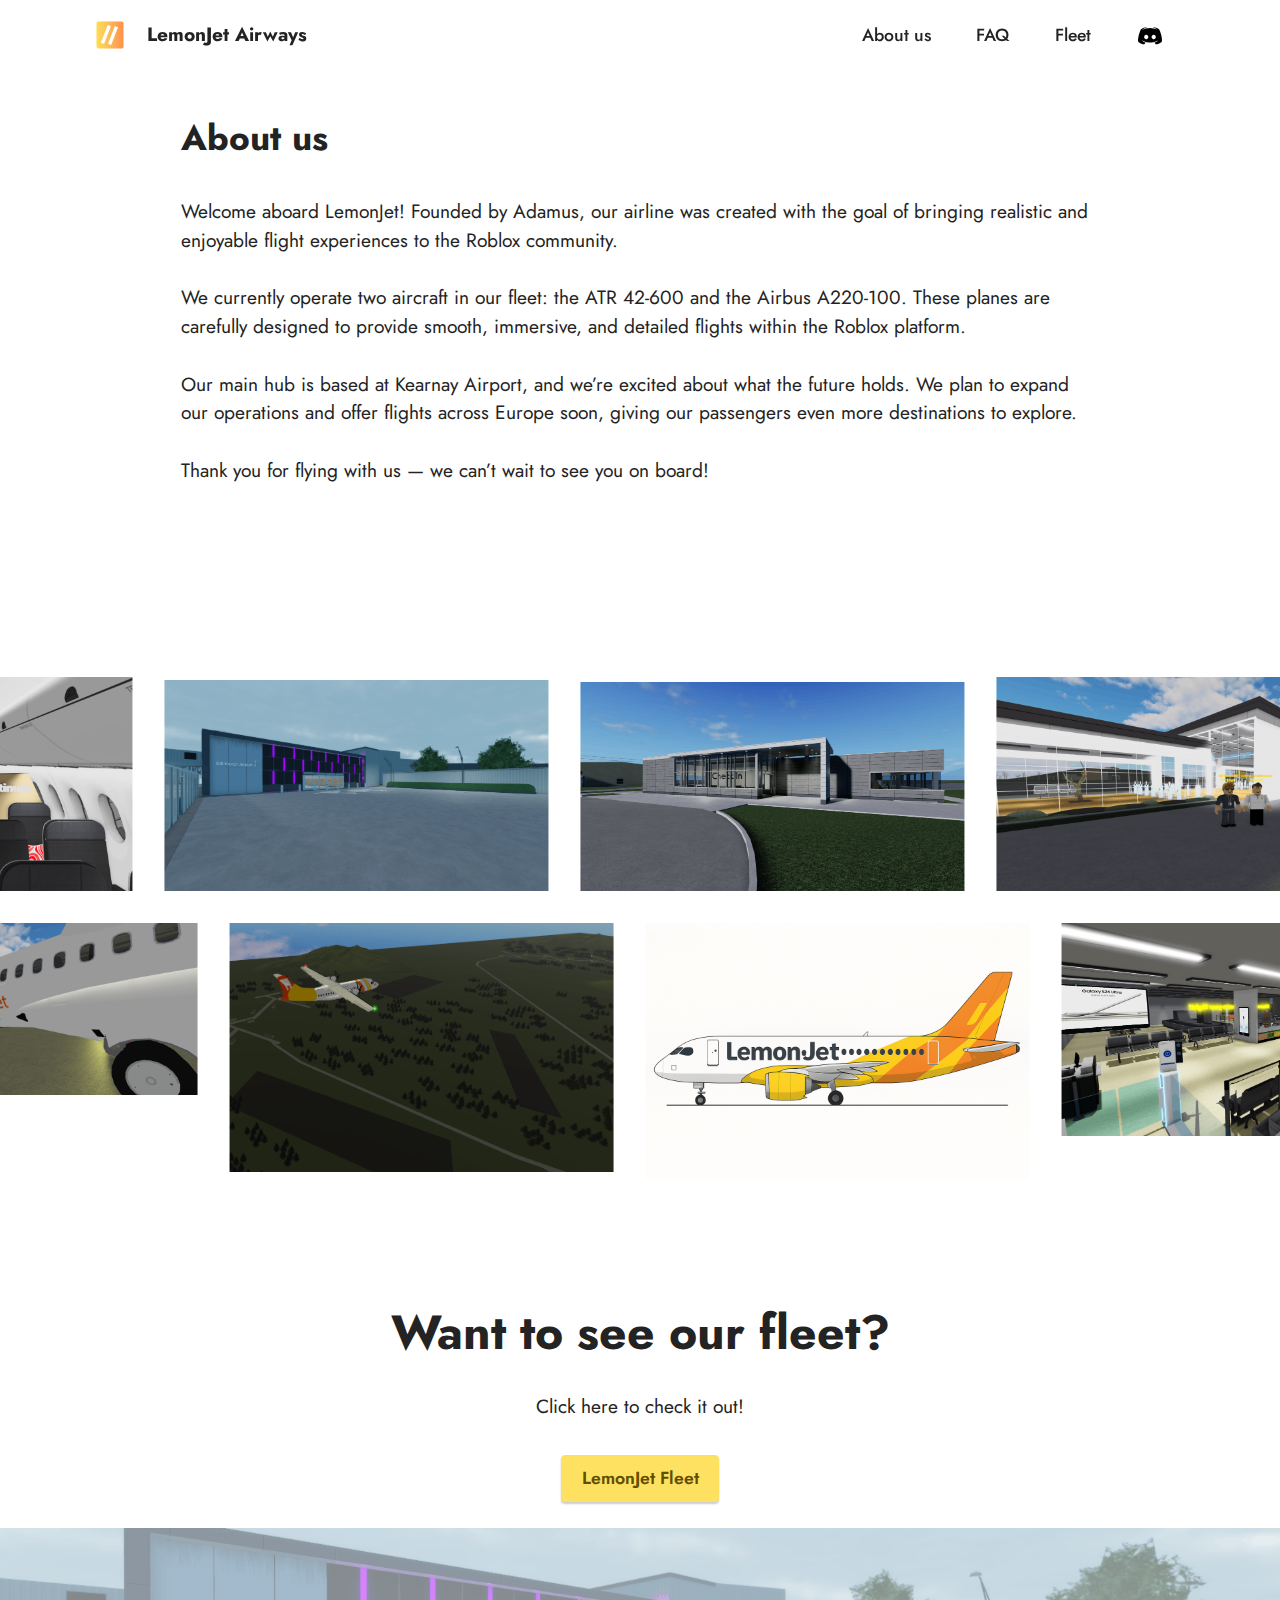
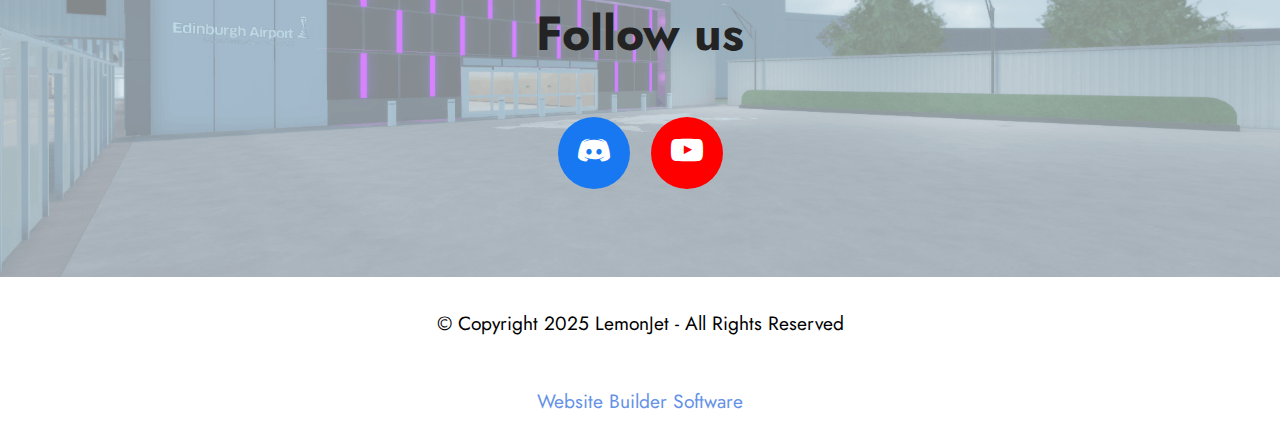
==== src/aboutus.html @ b82771b4 "LemonJet website first deploy" ====
<!DOCTYPE html>
<html  >
<head>
  <!-- Site made with Mobirise Website Builder v6.0.1, https://mobirise.com -->
  <meta charset="UTF-8">
  <meta http-equiv="X-UA-Compatible" content="IE=edge">
  <meta name="generator" content="Mobirise v6.0.1, mobirise.com">
  <meta name="viewport" content="width=device-width, initial-scale=1, minimum-scale=1">
  <link rel="shortcut icon" href="assets/images/projekt-bez-nazwy-7-removebg-preview-1-96x96.png" type="image/x-icon">
  <meta name="description" content="">
  
  
  <title>About Us</title>
  <link rel="stylesheet" href="assets/bootstrap/css/bootstrap.min.css">
  <link rel="stylesheet" href="assets/bootstrap/css/bootstrap-grid.min.css">
  <link rel="stylesheet" href="assets/bootstrap/css/bootstrap-reboot.min.css">
  <link rel="stylesheet" href="assets/dropdown/css/style.css">
  <link rel="stylesheet" href="assets/socicon/css/styles.css">
  <link rel="stylesheet" href="assets/theme/css/style.css">
  <link rel="preload" href="https://fonts.googleapis.com/css?family=Jost:100,200,300,400,500,600,700,800,900,100i,200i,300i,400i,500i,600i,700i,800i,900i&display=swap" as="style" onload="this.onload=null;this.rel='stylesheet'">
  <noscript><link rel="stylesheet" href="https://fonts.googleapis.com/css?family=Jost:100,200,300,400,500,600,700,800,900,100i,200i,300i,400i,500i,600i,700i,800i,900i&display=swap"></noscript>
  <link rel="preload" as="style" href="assets/mobirise/css/mbr-additional.css?v=5AfZBr"><link rel="stylesheet" href="assets/mobirise/css/mbr-additional.css?v=5AfZBr" type="text/css">

  
  
  
</head>
<body>
  
  <section data-bs-version="5.1" class="menu menu2 cid-uHSHPQFNGC" once="menu" id="menu2-4x">
    
    <nav class="navbar navbar-dropdown navbar-fixed-top navbar-expand-lg">
        <div class="container">
            <div class="navbar-brand">
                <span class="navbar-logo">
                    <a href="index.html">
                        <img src="assets/images/projekt-bez-nazwy-7-removebg-preview-1-96x96.png" alt="Mobirise Website Builder" style="height: 3rem;">
                    </a>
                </span>
                <span class="navbar-caption-wrap"><a class="navbar-caption text-black text-primary display-7" href="index.html">LemonJet Airways</a></span>
            </div>
            <button class="navbar-toggler" type="button" data-toggle="collapse" data-bs-toggle="collapse" data-target="#navbarSupportedContent" data-bs-target="#navbarSupportedContent" aria-controls="navbarNavAltMarkup" aria-expanded="false" aria-label="Toggle navigation">
                <div class="hamburger">
                    <span></span>
                    <span></span>
                    <span></span>
                    <span></span>
                </div>
            </button>
            <div class="collapse navbar-collapse" id="navbarSupportedContent">
                <ul class="navbar-nav nav-dropdown nav-right" data-app-modern-menu="true"><li class="nav-item"><a class="nav-link link text-black text-primary display-4" href="aboutus.html">
                            About us</a></li>
                    <li class="nav-item"><a class="nav-link link text-black text-primary display-4" href="faq.html">FAQ</a></li>
                    <li class="nav-item"><a class="nav-link link text-black text-primary display-4" href="fleet.html">Fleet</a>
                    </li></ul>
                <div class="icons-menu">
                    <a class="iconfont-wrapper" href="https://discord.gg/m6Q49Kmktc" target="_blank">
                        <span class="p-2 mbr-iconfont socicon-discord socicon"></span>
                    </a>
                    
                    
                    
                </div>
                
            </div>
        </div>
    </nav>
</section>

<section data-bs-version="5.1" class="content5 cid-uHSIAqDPkU" id="content5-53">
    
    <div class="container">
        <div class="row justify-content-center">
            <div class="col-md-12 col-lg-10">
                
                <h4 class="mbr-section-subtitle mbr-fonts-style mb-4 display-5"><strong>
                    About us</strong></h4>
                <p class="mbr-text mbr-fonts-style display-7">Welcome aboard LemonJet! Founded by Adamus, our airline was created with the goal of bringing realistic and enjoyable flight experiences to the Roblox community.<br><br>We currently operate two aircraft in our fleet: the ATR 42-600 and the Airbus A220-100. These planes are carefully designed to provide smooth, immersive, and detailed flights within the Roblox platform.<br><br>Our main hub is based at Kearnay Airport, and we’re excited about what the future holds. We plan to expand our operations and offer flights across Europe soon, giving our passengers even more destinations to explore.<br><br>Thank you for flying with us — we can’t wait to see you on board!</p>
            </div>
        </div>
    </div>
</section>

<section data-bs-version="5.1" class="gallery4 cid-uHSKBZo63w" id="gallery04-56">
  
  
  <div class="container-fluid gallery-wrapper">
    <div class="row justify-content-center">
      <div class="col-12 content-head">
        
      </div>
    </div>
    <div class="grid-container">
      <div class="grid-container-1" style="transform: translate3d(-200px, 0px, 0px);">
        <div class="grid-item">
          <img src="assets/images/image-1152x642.png" alt="Mobirise Website Builder">
        </div>
        <div class="grid-item">
          <img src="assets/images/image2-1152x635.png" alt="Mobirise Website Builder">
        </div>
        <div class="grid-item">
          <img src="assets/images/image.3png-1152x629.png" alt="Mobirise Website Builder">
        </div>
        <div class="grid-item">
          <img src="assets/images/image4-1152x644.png" alt="Mobirise Website Builder">
        </div>
      </div>
      <div class="grid-container-2" style="transform: translate3d(-70px, 0px, 0px);">
        <div class="grid-item">
          <img src="assets/images/image5-1152x514.png" alt="Mobirise Website Builder">
        </div>
        <div class="grid-item">
          <img src="assets/images/f41449c5-b2f9-46eb-b1a3-82d32f0eda90-955x617.png" alt="Mobirise Website Builder">
        </div>
        <div class="grid-item">
          <img src="assets/images/chatgpt-image-mar-30-2025-07-53-11-pm-1152x768.png" alt="Mobirise Website Builder">
        </div>
        <div class="grid-item">
          <img src="assets/images/684e2e98-01ac-4f7b-8ac1-4485aa3ea74d-1152x637.png" alt="Mobirise Website Builder">
        </div>
      </div>
    </div>
  </div>
</section>

<section data-bs-version="5.1" class="article11 cid-uHSSPlntwe" id="article11-5y">
    

    
    
    <div class="container">
        <div class="row justify-content-center">
            <div class="title col-md-12 col-lg-10">
                <h3 class="mbr-section-title mbr-fonts-style align-center mt-0 mb-0 display-2"><strong>Want to see our fleet?</strong></h3>
                <h4 class="mbr-section-subtitle align-center mbr-fonts-style mt-4 display-7">Click here to check it out!</h4>
                
            </div>
        </div>
    </div>
</section>

<section data-bs-version="5.1" class="article16 cid-uHSSPZsnoN" id="article16-5z">
    
    <div class="container">
        <div class="row justify-content-center">
            <div class="col-md-12 col-lg-10">
                <div class="mbr-section-btn align-center"><a class="btn btn-warning display-4" href="fleet.html">LemonJet Fleet</a></div>
            </div>
        </div>
    </div>
</section>

<section data-bs-version="5.1" class="social4 cid-uHSLXfyMuc" id="social04-57">
    
    
    <div class="mbr-overlay" style="opacity: 0.5; background-color: rgb(255, 255, 255);">
    </div>

    <div class="container">
        <div class="media-container-row">
            <div class="col-12">
                <h3 class="mbr-section-title align-center mb-5 mbr-fonts-style display-2">
                    <strong>Follow us</strong>
                </h3>
                <div class="social-list align-center">
                    <a class="iconfont-wrapper bg-facebook m-2 " target="_blank" href="https://discord.gg/m6Q49Kmktc">
                        <span class="socicon-discord socicon"></span>
                    </a>
                    
                    
                    
                    
                    
                    
                    
                    
                    <a class="iconfont-wrapper bg-youtube m-2" href="https://www.youtube.com/@LemonJetRBX" target="_blank">
                        <span class="socicon-youtube socicon"></span>
                    </a>
                    
                </div>
            </div>
        </div>
    </div>
</section>

<section data-bs-version="5.1" class="footer4 cid-uHSRz8XKKK" once="footers" id="footer04-5u">

    

    

    <div class="container">
        <div class="media-container-row align-center mbr-white">
            <div class="col-12">
                <p class="mbr-text mb-0 mbr-fonts-style display-7">
                    © Copyright 2025 LemonJet - All Rights Reserved
                </p>
            </div>
        </div>
    </div>
</section><section class="display-7" style="padding: 0;align-items: center;justify-content: center;flex-wrap: wrap;    align-content: center;display: flex;position: relative;height: 4rem;"><a href="https://mobiri.se/2769673" style="flex: 1 1;height: 4rem;position: absolute;width: 100%;z-index: 1;"><img alt="" style="height: 4rem;" src="[data-uri]"></a><p style="margin: 0;text-align: center;" class="display-7">&#8204;</p><a style="z-index:1" href="https://mobirise.com"> Website Builder Software</a></section><script src="assets/bootstrap/js/bootstrap.bundle.min.js"></script>  <script src="assets/smoothscroll/smooth-scroll.js"></script>  <script src="assets/ytplayer/index.js"></script>  <script src="assets/dropdown/js/navbar-dropdown.js"></script>  <script src="assets/scrollgallery/scroll-gallery.js"></script>  <script src="assets/theme/js/script.js"></script>  
  
  
</body>
</html>
---- src/assets/dropdown/css/style.css ----
.navbar-dropdown {
  left: 0;
  padding: 0;
  position: absolute;
  right: 0;
  top: 0;
  transition: all 0.45s ease;
  z-index: 1030;
  background: #282828; }
  .navbar-dropdown .navbar-logo {
    margin-right: 0.8rem;
    transition: margin 0.3s ease-in-out;
    vertical-align: middle; }
    .navbar-dropdown .navbar-logo img {
      height: 3.125rem;
      transition: all 0.3s ease-in-out; }
    .navbar-dropdown .navbar-logo.mbr-iconfont {
      font-size: 3.125rem;
      line-height: 3.125rem; }
  .navbar-dropdown .navbar-caption {
    font-weight: 700;
    white-space: normal;
    vertical-align: -4px;
    line-height: 3.125rem !important; }
    .navbar-dropdown .navbar-caption, .navbar-dropdown .navbar-caption:hover {
      color: inherit;
      text-decoration: none; }
  .navbar-dropdown .mbr-iconfont + .navbar-caption {
    vertical-align: -1px; }
  .navbar-dropdown.navbar-fixed-top {
    position: fixed; }
  .navbar-dropdown .navbar-brand span {
    vertical-align: -4px; }
  .navbar-dropdown.bg-color.transparent {
    background: none; }
  .navbar-dropdown.navbar-short .navbar-brand {
    padding: 0.625rem 0; }
    .navbar-dropdown.navbar-short .navbar-brand span {
      vertical-align: -1px; }
  .navbar-dropdown.navbar-short .navbar-caption {
    line-height: 2.375rem !important;
    vertical-align: -2px; }
  .navbar-dropdown.navbar-short .navbar-logo {
    margin-right: 0.5rem; }
    .navbar-dropdown.navbar-short .navbar-logo img {
      height: 2.375rem; }
    .navbar-dropdown.navbar-short .navbar-logo.mbr-iconfont {
      font-size: 2.375rem;
      line-height: 2.375rem; }
  .navbar-dropdown.navbar-short .mbr-table-cell {
    height: 3.625rem; }
  .navbar-dropdown .navbar-close {
    left: 0.6875rem;
    position: fixed;
    top: 0.75rem;
    z-index: 1000; }
  .navbar-dropdown .hamburger-icon {
    content: "";
    display: inline-block;
    vertical-align: middle;
    width: 16px;
    -webkit-box-shadow: 0 -6px 0 1px #282828,0 0 0 1px #282828,0 6px 0 1px #282828;
    -moz-box-shadow: 0 -6px 0 1px #282828,0 0 0 1px #282828,0 6px 0 1px #282828;
    box-shadow: 0 -6px 0 1px #282828,0 0 0 1px #282828,0 6px 0 1px #282828; }

.dropdown-menu .dropdown-toggle[data-toggle="dropdown-submenu"]::after {
  border-bottom: 0.35em solid transparent;
  border-left: 0.35em solid;
  border-right: 0;
  border-top: 0.35em solid transparent;
  margin-left: 0.3rem; }

.dropdown-menu .dropdown-item:focus {
  outline: 0; }

.nav-dropdown {
  font-size: 0.75rem;
  font-weight: 500;
  height: auto !important; }
  .nav-dropdown .nav-btn {
    padding-left: 1rem; }
  .nav-dropdown .link {
    margin: .667em 1.667em;
    font-weight: 500;
    padding: 0;
    transition: color .2s ease-in-out; }
    .nav-dropdown .link.dropdown-toggle {
      margin-right: 2.583em; }
      .nav-dropdown .link.dropdown-toggle::after {
        margin-left: .25rem;
        border-top: 0.35em solid;
        border-right: 0.35em solid transparent;
        border-left: 0.35em solid transparent;
        border-bottom: 0; }
      .nav-dropdown .link.dropdown-toggle[aria-expanded="true"] {
        margin: 0;
        padding: 0.667em 3.263em  0.667em 1.667em; }
  .nav-dropdown .link::after,
  .nav-dropdown .dropdown-item::after {
    color: inherit; }
  .nav-dropdown .btn {
    font-size: 0.75rem;
    font-weight: 700;
    letter-spacing: 0;
    margin-bottom: 0;
    padding-left: 1.25rem;
    padding-right: 1.25rem; }
  .nav-dropdown .dropdown-menu {
    border-radius: 0;
    border: 0;
    left: 0;
    margin: 0;
    padding-bottom: 1.25rem;
    padding-top: 1.25rem;
    position: relative; }
  .nav-dropdown .dropdown-submenu {
    margin-left: 0.125rem;
    top: 0; }
  .nav-dropdown .dropdown-item {
    font-weight: 500;
    line-height: 2;
    padding: 0.3846em 4.615em 0.3846em 1.5385em;
    position: relative;
    transition: color .2s ease-in-out, background-color .2s ease-in-out; }
    .nav-dropdown .dropdown-item::after {
      margin-top: -0.3077em;
      position: absolute;
      right: 1.1538em;
      top: 50%; }
    .nav-dropdown .dropdown-item:focus, .nav-dropdown .dropdown-item:hover {
      background: none; }

@media (max-width: 767px) {
  .nav-dropdown.navbar-toggleable-sm {
    bottom: 0;
    display: none;
    left: 0;
    overflow-x: hidden;
    position: fixed;
    top: 0;
    transform: translateX(-100%);
    -ms-transform: translateX(-100%);
    -webkit-transform: translateX(-100%);
    width: 18.75rem;
    z-index: 999; } }
.nav-dropdown.navbar-toggleable-xl {
  bottom: 0;
  display: none;
  left: 0;
  overflow-x: hidden;
  position: fixed;
  top: 0;
  transform: translateX(-100%);
  -ms-transform: translateX(-100%);
  -webkit-transform: translateX(-100%);
  width: 18.75rem;
  z-index: 999; }

.nav-dropdown-sm {
  display: block !important;
  overflow-x: hidden;
  overflow: auto;
  padding-top: 3.875rem; }
  .nav-dropdown-sm::after {
    content: "";
    display: block;
    height: 3rem;
    width: 100%; }
  .nav-dropdown-sm.collapse.in ~ .navbar-close {
    display: block !important; }
  .nav-dropdown-sm.collapsing, .nav-dropdown-sm.collapse.in {
    transform: translateX(0);
    -ms-transform: translateX(0);
    -webkit-transform: translateX(0);
    transition: all 0.25s ease-out;
    -webkit-transition: all 0.25s ease-out;
    background: #282828; }
  .nav-dropdown-sm.collapsing[aria-expanded="false"] {
    transform: translateX(-100%);
    -ms-transform: translateX(-100%);
    -webkit-transform: translateX(-100%); }
  .nav-dropdown-sm .nav-item {
    display: block;
    margin-left: 0 !important;
    padding-left: 0; }
  .nav-dropdown-sm .link,
  .nav-dropdown-sm .dropdown-item {
    border-top: 1px dotted rgba(255, 255, 255, 0.1);
    font-size: 0.8125rem;
    line-height: 1.6;
    margin: 0 !important;
    padding: 0.875rem 2.4rem 0.875rem 1.5625rem !important;
    position: relative;
    white-space: normal; }
    .nav-dropdown-sm .link:focus, .nav-dropdown-sm .link:hover,
    .nav-dropdown-sm .dropdown-item:focus,
    .nav-dropdown-sm .dropdown-item:hover {
      background: rgba(0, 0, 0, 0.2) !important;
      color: #c0a375; }
  .nav-dropdown-sm .nav-btn {
    position: relative;
    padding: 1.5625rem 1.5625rem 0 1.5625rem; }
    .nav-dropdown-sm .nav-btn::before {
      border-top: 1px dotted rgba(255, 255, 255, 0.1);
      content: "";
      left: 0;
      position: absolute;
      top: 0;
      width: 100%; }
    .nav-dropdown-sm .nav-btn + .nav-btn {
      padding-top: 0.625rem; }
      .nav-dropdown-sm .nav-btn + .nav-btn::before {
        display: none; }
  .nav-dropdown-sm .btn {
    padding: 0.625rem 0; }
  .nav-dropdown-sm .dropdown-toggle[data-toggle="dropdown-submenu"]::after {
    margin-left: .25rem;
    border-top: 0.35em solid;
    border-right: 0.35em solid transparent;
    border-left: 0.35em solid transparent;
    border-bottom: 0; }
  .nav-dropdown-sm .dropdown-toggle[data-toggle="dropdown-submenu"][aria-expanded="true"]::after {
    border-top: 0;
    border-right: 0.35em solid transparent;
    border-left: 0.35em solid transparent;
    border-bottom: 0.35em solid; }
  .nav-dropdown-sm .dropdown-menu {
    margin: 0;
    padding: 0;
    position: relative;
    top: 0;
    left: 0;
    width: 100%;
    border: 0;
    float: none;
    border-radius: 0;
    background: none; }
  .nav-dropdown-sm .dropdown-submenu {
    left: 100%;
    margin-left: 0.125rem;
    margin-top: -1.25rem;
    top: 0; }

.navbar-toggleable-sm .nav-dropdown .dropdown-menu {
  position: absolute; }

.navbar-toggleable-sm .nav-dropdown .dropdown-submenu {
  left: 100%;
  margin-left: 0.125rem;
  margin-top: -1.25rem;
  top: 0; }

.navbar-toggleable-sm.opened .nav-dropdown .dropdown-menu {
  position: relative; }

.navbar-toggleable-sm.opened .nav-dropdown .dropdown-submenu {
  left: 0;
  margin-left: 00rem;
  margin-top: 0rem;
  top: 0; }

.is-builder .nav-dropdown.collapsing {
  transition: none !important; }
---- src/assets/socicon/css/styles.css ----
@charset "UTF-8";

@font-face {
  font-family: 'Socicon';
  src:  url('../fonts/socicon.eot');
  src:  url('../fonts/socicon.eot?#iefix') format('embedded-opentype'),
    url('../fonts/socicon.woff2') format('woff2'),
    url('../fonts/socicon.ttf') format('truetype'),
    url('../fonts/socicon.woff') format('woff'),
    url('../fonts/socicon.svg#socicon') format('svg');
  font-weight: normal;
  font-style: normal;
  font-display: swap;
}

[data-icon]:before {
  font-family: "socicon" !important;
  content: attr(data-icon);
  font-style: normal !important;
  font-weight: normal !important;
  font-variant: normal !important;
  text-transform: none !important;
  speak: none;
  line-height: 1;
  -webkit-font-smoothing: antialiased;
  -moz-osx-font-smoothing: grayscale;
}

[class^="socicon-"], [class*=" socicon-"] {
  /* use !important to prevent issues with browser extensions that change fonts */
  font-family: 'Socicon' !important;
  speak: none;
  font-style: normal;
  font-weight: normal;
  font-variant: normal;
  text-transform: none;
  line-height: 1;

  /* Better Font Rendering =========== */
  -webkit-font-smoothing: antialiased;
  -moz-osx-font-smoothing: grayscale;
}

.socicon-500px:before {
  content: "\e000";
}
.socicon-8tracks:before {
  content: "\e001";
}
.socicon-airbnb:before {
  content: "\e002";
}
.socicon-alliance:before {
  content: "\e003";
}
.socicon-amazon:before {
  content: "\e004";
}
.socicon-amplement:before {
  content: "\e005";
}
.socicon-android:before {
  content: "\e006";
}
.socicon-angellist:before {
  content: "\e007";
}
.socicon-apple:before {
  content: "\e008";
}
.socicon-appnet:before {
  content: "\e009";
}
.socicon-baidu:before {
  content: "\e00a";
}
.socicon-bandcamp:before {
  content: "\e00b";
}
.socicon-battlenet:before {
  content: "\e00c";
}
.socicon-mixer:before {
  content: "\e00d";
}
.socicon-bebee:before {
  content: "\e00e";
}
.socicon-bebo:before {
  content: "\e00f";
}
.socicon-behance:before {
  content: "\e010";
}
.socicon-blizzard:before {
  content: "\e011";
}
.socicon-blogger:before {
  content: "\e012";
}
.socicon-buffer:before {
  content: "\e013";
}
.socicon-chrome:before {
  content: "\e014";
}
.socicon-coderwall:before {
  content: "\e015";
}
.socicon-curse:before {
  content: "\e016";
}
.socicon-dailymotion:before {
  content: "\e017";
}
.socicon-deezer:before {
  content: "\e018";
}
.socicon-delicious:before {
  content: "\e019";
}
.socicon-deviantart:before {
  content: "\e01a";
}
.socicon-diablo:before {
  content: "\e01b";
}
.socicon-digg:before {
  content: "\e01c";
}
.socicon-discord:before {
  content: "\e01d";
}
.socicon-disqus:before {
  content: "\e01e";
}
.socicon-douban:before {
  content: "\e01f";
}
.socicon-draugiem:before {
  content: "\e020";
}
.socicon-dribbble:before {
  content: "\e021";
}
.socicon-drupal:before {
  content: "\e022";
}
.socicon-ebay:before {
  content: "\e023";
}
.socicon-ello:before {
  content: "\e024";
}
.socicon-endomodo:before {
  content: "\e025";
}
.socicon-envato:before {
  content: "\e026";
}
.socicon-etsy:before {
  content: "\e027";
}
.socicon-facebook:before {
  content: "\e028";
}
.socicon-feedburner:before {
  content: "\e029";
}
.socicon-filmweb:before {
  content: "\e02a";
}
.socicon-firefox:before {
  content: "\e02b";
}
.socicon-flattr:before {
  content: "\e02c";
}
.socicon-flickr:before {
  content: "\e02d";
}
.socicon-formulr:before {
  content: "\e02e";
}
.socicon-forrst:before {
  content: "\e02f";
}
.socicon-foursquare:before {
  content: "\e030";
}
.socicon-friendfeed:before {
  content: "\e031";
}
.socicon-github:before {
  content: "\e032";
}
.socicon-goodreads:before {
  content: "\e033";
}
.socicon-google:before {
  content: "\e034";
}
.socicon-googlescholar:before {
  content: "\e035";
}
.socicon-googlegroups:before {
  content: "\e036";
}
.socicon-googlephotos:before {
  content: "\e037";
}
.socicon-googleplus:before {
  content: "\e038";
}
.socicon-grooveshark:before {
  content: "\e039";
}
.socicon-hackerrank:before {
  content: "\e03a";
}
.socicon-hearthstone:before {
  content: "\e03b";
}
.socicon-hellocoton:before {
  content: "\e03c";
}
.socicon-heroes:before {
  content: "\e03d";
}
.socicon-smashcast:before {
  content: "\e03e";
}
.socicon-horde:before {
  content: "\e03f";
}
.socicon-houzz:before {
  content: "\e040";
}
.socicon-icq:before {
  content: "\e041";
}
.socicon-identica:before {
  content: "\e042";
}
.socicon-imdb:before {
  content: "\e043";
}
.socicon-instagram:before {
  content: "\e044";
}
.socicon-issuu:before {
  content: "\e045";
}
.socicon-istock:before {
  content: "\e046";
}
.socicon-itunes:before {
  content: "\e047";
}
.socicon-keybase:before {
  content: "\e048";
}
.socicon-lanyrd:before {
  content: "\e049";
}
.socicon-lastfm:before {
  content: "\e04a";
}
.socicon-line:before {
  content: "\e04b";
}
.socicon-linkedin:before {
  content: "\e04c";
}
.socicon-livejournal:before {
  content: "\e04d";
}
.socicon-lyft:before {
  content: "\e04e";
}
.socicon-macos:before {
  content: "\e04f";
}
.socicon-mail:before {
  content: "\e050";
}
.socicon-medium:before {
  content: "\e051";
}
.socicon-meetup:before {
  content: "\e052";
}
.socicon-mixcloud:before {
  content: "\e053";
}
.socicon-modelmayhem:before {
  content: "\e054";
}
.socicon-mumble:before {
  content: "\e055";
}
.socicon-myspace:before {
  content: "\e056";
}
.socicon-newsvine:before {
  content: "\e057";
}
.socicon-nintendo:before {
  content: "\e058";
}
.socicon-npm:before {
  content: "\e059";
}
.socicon-odnoklassniki:before {
  content: "\e05a";
}
.socicon-openid:before {
  content: "\e05b";
}
.socicon-opera:before {
  content: "\e05c";
}
.socicon-outlook:before {
  content: "\e05d";
}
.socicon-overwatch:before {
  content: "\e05e";
}
.socicon-patreon:before {
  content: "\e05f";
}
.socicon-paypal:before {
  content: "\e060";
}
.socicon-periscope:before {
  content: "\e061";
}
.socicon-persona:before {
  content: "\e062";
}
.socicon-pinterest:before {
  content: "\e063";
}
.socicon-play:before {
  content: "\e064";
}
.socicon-player:before {
  content: "\e065";
}
.socicon-playstation:before {
  content: "\e066";
}
.socicon-pocket:before {
  content: "\e067";
}
.socicon-qq:before {
  content: "\e068";
}
.socicon-quora:before {
  content: "\e069";
}
.socicon-raidcall:before {
  content: "\e06a";
}
.socicon-ravelry:before {
  content: "\e06b";
}
.socicon-reddit:before {
  content: "\e06c";
}
.socicon-renren:before {
  content: "\e06d";
}
.socicon-researchgate:before {
  content: "\e06e";
}
.socicon-residentadvisor:before {
  content: "\e06f";
}
.socicon-reverbnation:before {
  content: "\e070";
}
.socicon-rss:before {
  content: "\e071";
}
.socicon-sharethis:before {
  content: "\e072";
}
.socicon-skype:before {
  content: "\e073";
}
.socicon-slideshare:before {
  content: "\e074";
}
.socicon-smugmug:before {
  content: "\e075";
}
.socicon-snapchat:before {
  content: "\e076";
}
.socicon-songkick:before {
  content: "\e077";
}
.socicon-soundcloud:before {
  content: "\e078";
}
.socicon-spotify:before {
  content: "\e079";
}
.socicon-stackexchange:before {
  content: "\e07a";
}
.socicon-stackoverflow:before {
  content: "\e07b";
}
.socicon-starcraft:before {
  content: "\e07c";
}
.socicon-stayfriends:before {
  content: "\e07d";
}
.socicon-steam:before {
  content: "\e07e";
}
.socicon-storehouse:before {
  content: "\e07f";
}
.socicon-strava:before {
  content: "\e080";
}
.socicon-streamjar:before {
  content: "\e081";
}
.socicon-stumbleupon:before {
  content: "\e082";
}
.socicon-swarm:before {
  content: "\e083";
}
.socicon-teamspeak:before {
  content: "\e084";
}
.socicon-teamviewer:before {
  content: "\e085";
}
.socicon-technorati:before {
  content: "\e086";
}
.socicon-telegram:before {
  content: "\e087";
}
.socicon-tripadvisor:before {
  content: "\e088";
}
.socicon-tripit:before {
  content: "\e089";
}
.socicon-triplej:before {
  content: "\e08a";
}
.socicon-tumblr:before {
  content: "\e08b";
}
.socicon-twitch:before {
  content: "\e08c";
}
.socicon-twitter:before {
  content: "\e08d";
}
.socicon-uber:before {
  content: "\e08e";
}
.socicon-ventrilo:before {
  content: "\e08f";
}
.socicon-viadeo:before {
  content: "\e090";
}
.socicon-viber:before {
  content: "\e091";
}
.socicon-viewbug:before {
  content: "\e092";
}
.socicon-vimeo:before {
  content: "\e093";
}
.socicon-vine:before {
  content: "\e094";
}
.socicon-vkontakte:before {
  content: "\e095";
}
.socicon-warcraft:before {
  content: "\e096";
}
.socicon-wechat:before {
  content: "\e097";
}
.socicon-weibo:before {
  content: "\e098";
}
.socicon-whatsapp:before {
  content: "\e099";
}
.socicon-wikipedia:before {
  content: "\e09a";
}
.socicon-windows:before {
  content: "\e09b";
}
.socicon-wordpress:before {
  content: "\e09c";
}
.socicon-wykop:before {
  content: "\e09d";
}
.socicon-xbox:before {
  content: "\e09e";
}
.socicon-xing:before {
  content: "\e09f";
}
.socicon-yahoo:before {
  content: "\e0a0";
}
.socicon-yammer:before {
  content: "\e0a1";
}
.socicon-yandex:before {
  content: "\e0a2";
}
.socicon-yelp:before {
  content: "\e0a3";
}
.socicon-younow:before {
  content: "\e0a4";
}
.socicon-youtube:before {
  content: "\e0a5";
}
.socicon-zapier:before {
  content: "\e0a6";
}
.socicon-zerply:before {
  content: "\e0a7";
}
.socicon-zomato:before {
  content: "\e0a8";
}
.socicon-zynga:before {
  content: "\e0a9";
}
.socicon-spreadshirt:before {
  content: "\e901";
}
.socicon-gamejolt:before {
  content: "\e902";
}
.socicon-trello:before {
  content: "\e903";
}
.socicon-tunein:before {
  content: "\e904";
}
.socicon-bloglovin:before {
  content: "\e905";
}
.socicon-gamewisp:before {
  content: "\e906";
}
.socicon-messenger:before {
  content: "\e907";
}
.socicon-pandora:before {
  content: "\e908";
}
.socicon-augment:before {
  content: "\e909";
}
.socicon-bitbucket:before {
  content: "\e90a";
}
.socicon-fyuse:before {
  content: "\e90b";
}
.socicon-yt-gaming:before {
  content: "\e90c";
}
.socicon-sketchfab:before {
  content: "\e90d";
}
.socicon-mobcrush:before {
  content: "\e90e";
}
.socicon-microsoft:before {
  content: "\e90f";
}
.socicon-realtor:before {
  content: "\e910";
}
.socicon-tidal:before {
  content: "\e911";
}
.socicon-qobuz:before {
  content: "\e912";
}
.socicon-natgeo:before {
  content: "\e913";
}
.socicon-mastodon:before {
  content: "\e914";
}
.socicon-unsplash:before {
  content: "\e915";
}
.socicon-homeadvisor:before {
  content: "\e916";
}
.socicon-angieslist:before {
  content: "\e917";
}
.socicon-codepen:before {
  content: "\e918";
}
.socicon-slack:before {
  content: "\e919";
}
.socicon-openaigym:before {
  content: "\e91a";
}
.socicon-logmein:before {
  content: "\e91b";
}
.socicon-fiverr:before {
  content: "\e91c";
}
.socicon-gotomeeting:before {
  content: "\e91d";
}
.socicon-aliexpress:before {
  content: "\e91e";
}
.socicon-guru:before {
  content: "\e91f";
}
.socicon-appstore:before {
  content: "\e920";
}
.socicon-homes:before {
  content: "\e921";
}
.socicon-zoom:before {
  content: "\e922";
}
.socicon-alibaba:before {
  content: "\e923";
}
.socicon-craigslist:before {
  content: "\e924";
}
.socicon-wix:before {
  content: "\e925";
}
.socicon-redfin:before {
  content: "\e926";
}
.socicon-googlecalendar:before {
  content: "\e927";
}
.socicon-shopify:before {
  content: "\e928";
}
.socicon-freelancer:before {
  content: "\e929";
}
.socicon-seedrs:before {
  content: "\e92a";
}
.socicon-bing:before {
  content: "\e92b";
}
.socicon-doodle:before {
  content: "\e92c";
}
.socicon-bonanza:before {
  content: "\e92d";
}
.socicon-squarespace:before {
  content: "\e92e";
}
.socicon-toptal:before {
  content: "\e92f";
}
.socicon-gust:before {
  content: "\e930";
}
.socicon-ask:before {
  content: "\e931";
}
.socicon-trulia:before {
  content: "\e932";
}
.socicon-loomly:before {
  content: "\e933";
}
.socicon-ghost:before {
  content: "\e934";
}
.socicon-upwork:before {
  content: "\e935";
}
.socicon-fundable:before {
  content: "\e936";
}
.socicon-booking:before {
  content: "\e937";
}
.socicon-googlemaps:before {
  content: "\e938";
}
.socicon-zillow:before {
  content: "\e939";
}
.socicon-niconico:before {
  content: "\e93a";
}
.socicon-toneden:before {
  content: "\e93b";
}
.socicon-crunchbase:before {
  content: "\e93c";
}
.socicon-homefy:before {
  content: "\e93d";
}
.socicon-calendly:before {
  content: "\e93e";
}
.socicon-livemaster:before {
  content: "\e93f";
}
.socicon-udemy:before {
  content: "\e940";
}
.socicon-codered:before {
  content: "\e941";
}
.socicon-origin:before {
  content: "\e942";
}
.socicon-nextdoor:before {
  content: "\e943";
}
.socicon-portfolio:before {
  content: "\e944";
}
.socicon-instructables:before {
  content: "\e945";
}
.socicon-gitlab:before {
  content: "\e946";
}
.socicon-hackernews:before {
  content: "\e947";
}
.socicon-smashwords:before {
  content: "\e948";
}
.socicon-kobo:before {
  content: "\e949";
}
.socicon-bookbub:before {
  content: "\e94a";
}
.socicon-mailru:before {
  content: "\e94b";
}
.socicon-moddb:before {
  content: "\e94c";
}
.socicon-indiedb:before {
  content: "\e94d";
}
.socicon-traxsource:before {
  content: "\e94e";
}
.socicon-gamefor:before {
  content: "\e94f";
}
.socicon-pixiv:before {
  content: "\e950";
}
.socicon-myanimelist:before {
  content: "\e951";
}
.socicon-blackberry:before {
  content: "\e952";
}
.socicon-wickr:before {
  content: "\e953";
}
.socicon-spip:before {
  content: "\e954";
}
.socicon-napster:before {
  content: "\e955";
}
.socicon-beatport:before {
  content: "\e956";
}
.socicon-hackerone:before {
  content: "\e957";
}
.socicon-internet:before {
  content: "\e958";
}
.socicon-ubuntu:before {
  content: "\e959";
}
.socicon-artstation:before {
  content: "\e95a";
}
.socicon-invision:before {
  content: "\e95b";
}
.socicon-torial:before {
  content: "\e95c";
}
.socicon-collectorz:before {
  content: "\e95d";
}
.socicon-seenthis:before {
  content: "\e95e";
}
.socicon-googleplaymusic:before {
  content: "\e95f";
}
.socicon-debian:before {
  content: "\e960";
}
.socicon-filmfreeway:before {
  content: "\e961";
}
.socicon-gnome:before {
  content: "\e962";
}
.socicon-itchio:before {
  content: "\e963";
}
.socicon-jamendo:before {
  content: "\e964";
}
.socicon-mix:before {
  content: "\e965";
}
.socicon-sharepoint:before {
  content: "\e966";
}
.socicon-tinder:before {
  content: "\e967";
}
.socicon-windguru:before {
  content: "\e968";
}
.socicon-cdbaby:before {
  content: "\e969";
}
.socicon-elementaryos:before {
  content: "\e96a";
}
.socicon-stage32:before {
  content: "\e96b";
}
.socicon-tiktok:before {
  content: "\e96c";
}
.socicon-gitter:before {
  content: "\e96d";
}
.socicon-letterboxd:before {
  content: "\e96e";
}
.socicon-threema:before {
  content: "\e96f";
}
.socicon-splice:before {
  content: "\e970";
}
.socicon-metapop:before {
  content: "\e971";
}
.socicon-naver:before {
  content: "\e972";
}
.socicon-remote:before {
  content: "\e973";
}
.socicon-flipboard:before {
  content: "\e974";
}
.socicon-googlehangouts:before {
  content: "\e975";
}
.socicon-dlive:before {
  content: "\e976";
}
.socicon-vsco:before {
  content: "\e977";
}
.socicon-stitcher:before {
  content: "\e978";
}
.socicon-avvo:before {
  content: "\e979";
}
.socicon-redbubble:before {
  content: "\e97a";
}
.socicon-society6:before {
  content: "\e97b";
}
.socicon-zazzle:before {
  content: "\e97c";
}
.socicon-eitaa:before {
  content: "\e97d";
}
.socicon-soroush:before {
  content: "\e97e";
}
.socicon-bale:before {
  content: "\e97f";
}
---- src/assets/theme/css/style.css ----
@charset "UTF-8";
section {
  background-color: #ffffff;
}

body {
  font-style: normal;
  line-height: 1.5;
  font-weight: 400;
  color: #232323;
  position: relative;
}

button {
  background-color: transparent;
  border-color: transparent;
}

section,
.container,
.container-fluid {
  position: relative;
  word-wrap: break-word;
}

a.mbr-iconfont:hover {
  text-decoration: none;
}

.article .lead p,
.article .lead ul,
.article .lead ol,
.article .lead pre,
.article .lead blockquote {
  margin-bottom: 0;
}

a {
  font-style: normal;
  font-weight: 400;
  cursor: pointer;
}
a, a:hover {
  text-decoration: none;
}

.mbr-section-title {
  font-style: normal;
  line-height: 1.3;
}

.mbr-section-subtitle {
  line-height: 1.3;
}

.mbr-text {
  font-style: normal;
  line-height: 1.7;
}

h1,
h2,
h3,
h4,
h5,
h6,
.display-1,
.display-2,
.display-4,
.display-5,
.display-7,
span,
p,
a {
  line-height: 1;
  word-break: break-word;
  word-wrap: break-word;
  font-weight: 400;
}

b,
strong {
  font-weight: bold;
}

input:-webkit-autofill, input:-webkit-autofill:hover, input:-webkit-autofill:focus, input:-webkit-autofill:active {
  transition-delay: 9999s;
  -webkit-transition-property: background-color, color;
  transition-property: background-color, color;
}

textarea[type=hidden] {
  display: none;
}

section {
  background-position: 50% 50%;
  background-repeat: no-repeat;
  background-size: cover;
}
section .mbr-background-video,
section .mbr-background-video-preview {
  position: absolute;
  bottom: 0;
  left: 0;
  right: 0;
  top: 0;
}

.hidden {
  visibility: hidden;
}

.mbr-z-index20 {
  z-index: 20;
}

/*! Base colors */
.mbr-white {
  color: #ffffff;
}

.mbr-black {
  color: #111111;
}

.mbr-bg-white {
  background-color: #ffffff;
}

.mbr-bg-black {
  background-color: #000000;
}

/*! Text-aligns */
.align-left {
  text-align: left;
}

.align-center {
  text-align: center;
}

.align-right {
  text-align: right;
}

/*! Font-weight  */
.mbr-light {
  font-weight: 300;
}

.mbr-regular {
  font-weight: 400;
}

.mbr-semibold {
  font-weight: 500;
}

.mbr-bold {
  font-weight: 700;
}

/*! Media  */
.media-content {
  flex-basis: 100%;
}

.media-container-row {
  display: flex;
  flex-direction: row;
  flex-wrap: wrap;
  justify-content: center;
  align-content: center;
  align-items: start;
}
.media-container-row .media-size-item {
  width: 400px;
}

.media-container-column {
  display: flex;
  flex-direction: column;
  flex-wrap: wrap;
  justify-content: center;
  align-content: center;
  align-items: stretch;
}
.media-container-column > * {
  width: 100%;
}

@media (min-width: 992px) {
  .media-container-row {
    flex-wrap: nowrap;
  }
}
figure {
  margin-bottom: 0;
  overflow: hidden;
}

figure[mbr-media-size] {
  transition: width 0.1s;
}

img,
iframe {
  display: block;
  width: 100%;
}

.card {
  background-color: transparent;
  border: none;
}

.card-box {
  width: 100%;
}

.card-img {
  text-align: center;
  flex-shrink: 0;
  -webkit-flex-shrink: 0;
}

.media {
  max-width: 100%;
  margin: 0 auto;
}

.mbr-figure {
  align-self: center;
}

.media-container > div {
  max-width: 100%;
}

.mbr-figure img,
.card-img img {
  width: 100%;
}

@media (max-width: 991px) {
  .media-size-item {
    width: auto !important;
  }

  .media {
    width: auto;
  }

  .mbr-figure {
    width: 100% !important;
  }
}
/*! Buttons */
.mbr-section-btn {
  margin-left: -0.6rem;
  margin-right: -0.6rem;
  font-size: 0;
}

.btn {
  font-weight: 600;
  border-width: 1px;
  font-style: normal;
  margin: 0.6rem 0.6rem;
  white-space: normal;
  transition: all 0.2s ease-in-out;
  display: inline-flex;
  align-items: center;
  justify-content: center;
  word-break: break-word;
}

.btn-sm {
  font-weight: 600;
  letter-spacing: 0px;
  transition: all 0.3s ease-in-out;
}

.btn-md {
  font-weight: 600;
  letter-spacing: 0px;
  transition: all 0.3s ease-in-out;
}

.btn-lg {
  font-weight: 600;
  letter-spacing: 0px;
  transition: all 0.3s ease-in-out;
}

.btn-form {
  margin: 0;
}
.btn-form:hover {
  cursor: pointer;
}

nav .mbr-section-btn {
  margin-left: 0rem;
  margin-right: 0rem;
}

/*! Btn icon margin */
.btn .mbr-iconfont,
.btn.btn-sm .mbr-iconfont {
  order: 1;
  cursor: pointer;
  margin-left: 0.5rem;
  vertical-align: sub;
}

.btn.btn-md .mbr-iconfont,
.btn.btn-md .mbr-iconfont {
  margin-left: 0.8rem;
}

.mbr-regular {
  font-weight: 400;
}

.mbr-semibold {
  font-weight: 500;
}

.mbr-bold {
  font-weight: 700;
}

[type=submit] {
  -webkit-appearance: none;
}

/*! Full-screen */
.mbr-fullscreen .mbr-overlay {
  min-height: 100vh;
}

.mbr-fullscreen {
  display: flex;
  display: -moz-flex;
  display: -ms-flex;
  display: -o-flex;
  align-items: center;
  min-height: 100vh;
  padding-top: 3rem;
  padding-bottom: 3rem;
}

/*! Map */
.map {
  height: 25rem;
  position: relative;
}
.map iframe {
  width: 100%;
  height: 100%;
}

/*! Scroll to top arrow */
.mbr-arrow-up {
  bottom: 25px;
  right: 90px;
  position: fixed;
  text-align: right;
  z-index: 5000;
  color: #ffffff;
  font-size: 22px;
}

.mbr-arrow-up a {
  background: rgba(0, 0, 0, 0.2);
  border-radius: 50%;
  color: #fff;
  display: inline-block;
  height: 60px;
  width: 60px;
  border: 2px solid #fff;
  outline-style: none !important;
  position: relative;
  text-decoration: none;
  transition: all 0.3s ease-in-out;
  cursor: pointer;
  text-align: center;
}
.mbr-arrow-up a:hover {
  background-color: rgba(0, 0, 0, 0.4);
}
.mbr-arrow-up a i {
  line-height: 60px;
}

.mbr-arrow-up-icon {
  display: block;
  color: #fff;
}

.mbr-arrow-up-icon::before {
  content: "›";
  display: inline-block;
  font-family: serif;
  font-size: 22px;
  line-height: 1;
  font-style: normal;
  position: relative;
  top: 6px;
  left: -4px;
  transform: rotate(-90deg);
}

/*! Arrow Down */
.mbr-arrow {
  position: absolute;
  bottom: 45px;
  left: 50%;
  width: 60px;
  height: 60px;
  cursor: pointer;
  background-color: rgba(80, 80, 80, 0.5);
  border-radius: 50%;
  transform: translateX(-50%);
}
@media (max-width: 767px) {
  .mbr-arrow {
    display: none;
  }
}
.mbr-arrow > a {
  display: inline-block;
  text-decoration: none;
  outline-style: none;
  -webkit-animation: arrowdown 1.7s ease-in-out infinite;
          animation: arrowdown 1.7s ease-in-out infinite;
  color: #ffffff;
}
.mbr-arrow > a > i {
  position: absolute;
  top: -2px;
  left: 15px;
  font-size: 2rem;
}

#scrollToTop a i::before {
  content: "";
  position: absolute;
  display: block;
  border-bottom: 2.5px solid #fff;
  border-left: 2.5px solid #fff;
  width: 27.8%;
  height: 27.8%;
  left: 50%;
  top: 51%;
  transform: translateY(-30%) translateX(-50%) rotate(135deg);
}

@keyframes arrowdown {
  0% {
    transform: translateY(0px);
  }
  50% {
    transform: translateY(-5px);
  }
  100% {
    transform: translateY(0px);
  }
}
@-webkit-keyframes arrowdown {
  0% {
    transform: translateY(0px);
  }
  50% {
    transform: translateY(-5px);
  }
  100% {
    transform: translateY(0px);
  }
}
@media (max-width: 500px) {
  .mbr-arrow-up {
    left: 0;
    right: 0;
    text-align: center;
  }
}
/*Gradients animation*/
@keyframes gradient-animation {
  from {
    background-position: 0% 100%;
    -webkit-animation-timing-function: ease-in-out;
            animation-timing-function: ease-in-out;
  }
  to {
    background-position: 100% 0%;
    -webkit-animation-timing-function: ease-in-out;
            animation-timing-function: ease-in-out;
  }
}
@-webkit-keyframes gradient-animation {
  from {
    background-position: 0% 100%;
    -webkit-animation-timing-function: ease-in-out;
            animation-timing-function: ease-in-out;
  }
  to {
    background-position: 100% 0%;
    -webkit-animation-timing-function: ease-in-out;
            animation-timing-function: ease-in-out;
  }
}
.bg-gradient {
  background-size: 200% 200%;
  animation: gradient-animation 5s infinite alternate;
  -webkit-animation: gradient-animation 5s infinite alternate;
}

.menu .navbar-brand {
  display: -webkit-flex;
}
.menu .navbar-brand span {
  display: flex;
  display: -webkit-flex;
}
.menu .navbar-brand .navbar-caption-wrap {
  display: -webkit-flex;
}
.menu .navbar-brand .navbar-logo img {
  display: -webkit-flex;
  width: auto;
}
@media (min-width: 768px) and (max-width: 991px) {
  .menu .navbar-toggleable-sm .navbar-nav {
    display: -ms-flexbox;
  }
}
@media (max-width: 991px) {
  .menu .navbar-collapse {
    max-height: 93.5vh;
  }
  .menu .navbar-collapse.show {
    overflow: auto;
  }
}
@media (min-width: 992px) {
  .menu .navbar-nav.nav-dropdown {
    display: -webkit-flex;
  }
  .menu .navbar-toggleable-sm .navbar-collapse {
    display: -webkit-flex !important;
  }
  .menu .collapsed .navbar-collapse {
    max-height: 93.5vh;
  }
  .menu .collapsed .navbar-collapse.show {
    overflow: auto;
  }
}
@media (max-width: 767px) {
  .menu .navbar-collapse {
    max-height: 80vh;
  }
}

.nav-link .mbr-iconfont {
  margin-right: 0.5rem;
}

.navbar {
  display: -webkit-flex;
  -webkit-flex-wrap: wrap;
  -webkit-align-items: center;
  -webkit-justify-content: space-between;
}

.navbar-collapse {
  -webkit-flex-basis: 100%;
  -webkit-flex-grow: 1;
  -webkit-align-items: center;
}

.nav-dropdown .link {
  padding: 0.667em 1.667em !important;
  margin: 0 !important;
}

.nav {
  display: -webkit-flex;
  -webkit-flex-wrap: wrap;
}

.row {
  display: -webkit-flex;
  -webkit-flex-wrap: wrap;
}

.justify-content-center {
  -webkit-justify-content: center;
}

.form-inline {
  display: -webkit-flex;
}

.card-wrapper {
  -webkit-flex: 1;
}

.carousel-control {
  z-index: 10;
  display: -webkit-flex;
}

.carousel-controls {
  display: -webkit-flex;
}

.media {
  display: -webkit-flex;
}

.form-group:focus {
  outline: none;
}

.jq-selectbox__select {
  padding: 7px 0;
  position: relative;
}

.jq-selectbox__dropdown {
  overflow: hidden;
  border-radius: 10px;
  position: absolute;
  top: 100%;
  left: 0 !important;
  width: 100% !important;
}

.jq-selectbox__trigger-arrow {
  right: 0;
  transform: translateY(-50%);
}

.jq-selectbox li {
  padding: 1.07em 0.5em;
}

input[type=range] {
  padding-left: 0 !important;
  padding-right: 0 !important;
}

.modal-dialog,
.modal-content {
  height: 100%;
}

.modal-dialog .carousel-inner {
  height: calc(100vh - 1.75rem);
}
@media (max-width: 575px) {
  .modal-dialog .carousel-inner {
    height: calc(100vh - 1rem);
  }
}

.carousel-item {
  text-align: center;
}

.carousel-item img {
  margin: auto;
}

.navbar-toggler {
  align-self: flex-start;
  padding: 0.25rem 0.75rem;
  font-size: 1.25rem;
  line-height: 1;
  background: transparent;
  border: 1px solid transparent;
  border-radius: 0.25rem;
}

.navbar-toggler:focus,
.navbar-toggler:hover {
  text-decoration: none;
  box-shadow: none;
}

.navbar-toggler-icon {
  display: inline-block;
  width: 1.5em;
  height: 1.5em;
  vertical-align: middle;
  content: "";
  background: no-repeat center center;
  background-size: 100% 100%;
}

.navbar-toggler-left {
  position: absolute;
  left: 1rem;
}

.navbar-toggler-right {
  position: absolute;
  right: 1rem;
}

.card-img {
  width: auto;
}

.menu .navbar.collapsed:not(.beta-menu) {
  flex-direction: column;
}

.carousel-item.active,
.carousel-item-next,
.carousel-item-prev {
  display: flex;
}

.note-air-layout .dropup .dropdown-menu,
.note-air-layout .navbar-fixed-bottom .dropdown .dropdown-menu {
  bottom: initial !important;
}

html,
body {
  height: auto;
  min-height: 100vh;
}

.dropup .dropdown-toggle::after {
  display: none;
}

.form-asterisk {
  font-family: initial;
  position: absolute;
  top: -2px;
  font-weight: normal;
}

.form-control-label {
  position: relative;
  cursor: pointer;
  margin-bottom: 0.357em;
  padding: 0;
}

.alert {
  color: #ffffff;
  border-radius: 0;
  border: 0;
  font-size: 1.1rem;
  line-height: 1.5;
  margin-bottom: 1.875rem;
  padding: 1.25rem;
  position: relative;
  text-align: center;
}
.alert.alert-form::after {
  background-color: inherit;
  bottom: -7px;
  content: "";
  display: block;
  height: 14px;
  left: 50%;
  margin-left: -7px;
  position: absolute;
  transform: rotate(45deg);
  width: 14px;
}

.form-control {
  background-color: #ffffff;
  background-clip: border-box;
  color: #232323;
  line-height: 1rem !important;
  height: auto;
  padding: 0.6rem 1.2rem;
  transition: border-color 0.25s ease 0s;
  border: 1px solid transparent !important;
  border-radius: 4px;
  box-shadow: rgba(0, 0, 0, 0.07) 0px 1px 1px 0px, rgba(0, 0, 0, 0.07) 0px 1px 3px 0px, rgba(0, 0, 0, 0.03) 0px 0px 0px 1px;
}
.form-active .form-control:invalid {
  border-color: red;
}

form .row {
  margin-left: -0.6rem;
  margin-right: -0.6rem;
}
form .row [class*=col] {
  padding-left: 0.6rem;
  padding-right: 0.6rem;
}

form .mbr-section-btn {
  margin: 0;
  padding-left: 0.6rem;
  padding-right: 0.6rem;
}

form .btn {
  display: flex;
  padding: 0.6rem 1.2rem;
  margin: 0;
}

form .form-check-input {
  margin-top: 0.5;
}

textarea.form-control {
  line-height: 1.5rem !important;
}

.form-group {
  margin-bottom: 1.2rem;
}

.form-control,
form .btn {
  min-height: 48px;
}

.gdpr-block label span.textGDPR input[name=gdpr] {
  top: 7px;
}

.form-control:focus {
  box-shadow: none;
}

:focus {
  outline: none;
}

.mbr-overlay {
  background-color: #000;
  bottom: 0;
  left: 0;
  opacity: 0.5;
  position: absolute;
  right: 0;
  top: 0;
  z-index: 0;
  pointer-events: none;
}

blockquote {
  font-style: italic;
  padding: 3rem;
  font-size: 1.09rem;
  position: relative;
  border-left: 3px solid;
}

ul,
ol,
pre,
blockquote {
  margin-bottom: 2.3125rem;
}

.mt-4 {
  margin-top: 2rem !important;
}

.mb-4 {
  margin-bottom: 2rem !important;
}

@media (min-width: 992px) {
  .container {
    padding-left: 16px;
    padding-right: 16px;
  }

  .row {
    margin-left: -16px;
    margin-right: -16px;
  }
  .row > [class*=col] {
    padding-left: 16px;
    padding-right: 16px;
  }
}
@media (min-width: 768px) {
  .container-fluid {
    padding-left: 32px;
    padding-right: 32px;
  }
}
@media (min-width: 768px) and (max-width: 991px) {
  .mbr-container {
    padding-left: 32px;
    padding-right: 32px;
  }
}
@media (max-width: 767px) {
  .mbr-container {
    padding-left: 16px;
    padding-right: 16px;
  }
}
.card-wrapper,
.item-wrapper {
  overflow: hidden;
}

.app-video-wrapper > img {
  opacity: 1;
}

.item {
  position: relative;
}

.dropdown-menu .dropdown-menu {
  left: 100%;
}

.dropdown-item + .dropdown-menu {
  display: none;
}

.dropdown-item:hover + .dropdown-menu,
.dropdown-menu:hover {
  display: block;
}

@media (min-aspect-ratio: 16/9) {
  .mbr-video-foreground {
    height: 300% !important;
    top: -100% !important;
  }
}
@media (max-aspect-ratio: 16/9) {
  .mbr-video-foreground {
    width: 300% !important;
    left: -100% !important;
  }
}.engine {
	position: absolute;
	text-indent: -2400px;
	text-align: center;
	padding: 0;
	top: 0;
	left: -2400px;
}
---- src/assets/mobirise/css/mbr-additional.css ----
body {
  font-family: Jost;
}
.display-1 {
  font-family: 'Jost', sans-serif;
  font-size: 4.6rem;
  line-height: 1.1;
}
.display-1 > .mbr-iconfont {
  font-size: 5.75rem;
}
.display-2 {
  font-family: 'Jost', sans-serif;
  font-size: 3rem;
  line-height: 1.1;
}
.display-2 > .mbr-iconfont {
  font-size: 3.75rem;
}
.display-4 {
  font-family: 'Jost', sans-serif;
  font-size: 1.1rem;
  line-height: 1.5;
}
.display-4 > .mbr-iconfont {
  font-size: 1.375rem;
}
.display-5 {
  font-family: 'Jost', sans-serif;
  font-size: 2.2rem;
  line-height: 1.5;
}
.display-5 > .mbr-iconfont {
  font-size: 2.75rem;
}
.display-7 {
  font-family: 'Jost', sans-serif;
  font-size: 1.2rem;
  line-height: 1.5;
}
.display-7 > .mbr-iconfont {
  font-size: 1.5rem;
}
/* ---- Fluid typography for mobile devices ---- */
/* 1.4 - font scale ratio ( bootstrap == 1.42857 ) */
/* 100vw - current viewport width */
/* (48 - 20)  48 == 48rem == 768px, 20 == 20rem == 320px(minimal supported viewport) */
/* 0.65 - min scale variable, may vary */
@media (max-width: 992px) {
  .display-1 {
    font-size: 3.68rem;
  }
}
@media (max-width: 768px) {
  .display-1 {
    font-size: 3.22rem;
    font-size: calc( 2.26rem + (4.6 - 2.26) * ((100vw - 20rem) / (48 - 20)));
    line-height: calc( 1.1 * (2.26rem + (4.6 - 2.26) * ((100vw - 20rem) / (48 - 20))));
  }
  .display-2 {
    font-size: 2.4rem;
    font-size: calc( 1.7rem + (3 - 1.7) * ((100vw - 20rem) / (48 - 20)));
    line-height: calc( 1.3 * (1.7rem + (3 - 1.7) * ((100vw - 20rem) / (48 - 20))));
  }
  .display-4 {
    font-size: 0.88rem;
    font-size: calc( 1.0350000000000001rem + (1.1 - 1.0350000000000001) * ((100vw - 20rem) / (48 - 20)));
    line-height: calc( 1.4 * (1.0350000000000001rem + (1.1 - 1.0350000000000001) * ((100vw - 20rem) / (48 - 20))));
  }
  .display-5 {
    font-size: 1.76rem;
    font-size: calc( 1.42rem + (2.2 - 1.42) * ((100vw - 20rem) / (48 - 20)));
    line-height: calc( 1.4 * (1.42rem + (2.2 - 1.42) * ((100vw - 20rem) / (48 - 20))));
  }
  .display-7 {
    font-size: 0.96rem;
    font-size: calc( 1.07rem + (1.2 - 1.07) * ((100vw - 20rem) / (48 - 20)));
    line-height: calc( 1.4 * (1.07rem + (1.2 - 1.07) * ((100vw - 20rem) / (48 - 20))));
  }
}
/* Buttons */
.btn {
  padding: 0.6rem 1.2rem;
  border-radius: 4px;
}
.btn-sm {
  padding: 0.6rem 1.2rem;
  border-radius: 4px;
}
.btn-md {
  padding: 0.6rem 1.2rem;
  border-radius: 4px;
}
.btn-lg {
  padding: 1rem 2.6rem;
  border-radius: 4px;
}
.bg-primary {
  background-color: #6592e6 !important;
}
.bg-success {
  background-color: #06892c !important;
}
.bg-info {
  background-color: #47b5ed !important;
}
.bg-warning {
  background-color: #ffe161 !important;
}
.bg-danger {
  background-color: #ff9966 !important;
}
.btn-primary,
.btn-primary:active {
  background-color: #6592e6 !important;
  border-color: #6592e6 !important;
  color: #ffffff !important;
  box-shadow: 0 2px 2px 0 rgba(0, 0, 0, 0.2);
}
.btn-primary:hover,
.btn-primary:focus,
.btn-primary.focus,
.btn-primary.active {
  color: #ffffff !important;
  background-color: #2260d2 !important;
  border-color: #2260d2 !important;
  box-shadow: 0 2px 5px 0 rgba(0, 0, 0, 0.2);
}
.btn-primary.disabled,
.btn-primary:disabled {
  color: #ffffff !important;
  background-color: #2260d2 !important;
  border-color: #2260d2 !important;
}
.btn-secondary,
.btn-secondary:active {
  background-color: #00dd39 !important;
  border-color: #00dd39 !important;
  color: #ffffff !important;
  box-shadow: 0 2px 2px 0 rgba(0, 0, 0, 0.2);
}
.btn-secondary:hover,
.btn-secondary:focus,
.btn-secondary.focus,
.btn-secondary.active {
  color: #ffffff !important;
  background-color: #008623 !important;
  border-color: #008623 !important;
  box-shadow: 0 2px 5px 0 rgba(0, 0, 0, 0.2);
}
.btn-secondary.disabled,
.btn-secondary:disabled {
  color: #ffffff !important;
  background-color: #008623 !important;
  border-color: #008623 !important;
}
.btn-info,
.btn-info:active {
  background-color: #47b5ed !important;
  border-color: #47b5ed !important;
  color: #ffffff !important;
  box-shadow: 0 2px 2px 0 rgba(0, 0, 0, 0.2);
}
.btn-info:hover,
.btn-info:focus,
.btn-info.focus,
.btn-info.active {
  color: #ffffff !important;
  background-color: #148cca !important;
  border-color: #148cca !important;
  box-shadow: 0 2px 5px 0 rgba(0, 0, 0, 0.2);
}
.btn-info.disabled,
.btn-info:disabled {
  color: #ffffff !important;
  background-color: #148cca !important;
  border-color: #148cca !important;
}
.btn-success,
.btn-success:active {
  background-color: #06892c !important;
  border-color: #06892c !important;
  color: #ffffff !important;
  box-shadow: 0 2px 2px 0 rgba(0, 0, 0, 0.2);
}
.btn-success:hover,
.btn-success:focus,
.btn-success.focus,
.btn-success.active {
  color: #ffffff !important;
  background-color: #023611 !important;
  border-color: #023611 !important;
  box-shadow: 0 2px 5px 0 rgba(0, 0, 0, 0.2);
}
.btn-success.disabled,
.btn-success:disabled {
  color: #ffffff !important;
  background-color: #023611 !important;
  border-color: #023611 !important;
}
.btn-warning,
.btn-warning:active {
  background-color: #ffe161 !important;
  border-color: #ffe161 !important;
  color: #614f00 !important;
  box-shadow: 0 2px 2px 0 rgba(0, 0, 0, 0.2);
}
.btn-warning:hover,
.btn-warning:focus,
.btn-warning.focus,
.btn-warning.active {
  color: #0a0800 !important;
  background-color: #ffd10a !important;
  border-color: #ffd10a !important;
  box-shadow: 0 2px 5px 0 rgba(0, 0, 0, 0.2);
}
.btn-warning.disabled,
.btn-warning:disabled {
  color: #614f00 !important;
  background-color: #ffd10a !important;
  border-color: #ffd10a !important;
}
.btn-danger,
.btn-danger:active {
  background-color: #ff9966 !important;
  border-color: #ff9966 !important;
  color: #ffffff !important;
  box-shadow: 0 2px 2px 0 rgba(0, 0, 0, 0.2);
}
.btn-danger:hover,
.btn-danger:focus,
.btn-danger.focus,
.btn-danger.active {
  color: #ffffff !important;
  background-color: #ff5f0f !important;
  border-color: #ff5f0f !important;
  box-shadow: 0 2px 5px 0 rgba(0, 0, 0, 0.2);
}
.btn-danger.disabled,
.btn-danger:disabled {
  color: #ffffff !important;
  background-color: #ff5f0f !important;
  border-color: #ff5f0f !important;
}
.btn-white,
.btn-white:active {
  background-color: #fafafa !important;
  border-color: #fafafa !important;
  color: #7a7a7a !important;
  box-shadow: 0 2px 2px 0 rgba(0, 0, 0, 0.2);
}
.btn-white:hover,
.btn-white:focus,
.btn-white.focus,
.btn-white.active {
  color: #4f4f4f !important;
  background-color: #cfcfcf !important;
  border-color: #cfcfcf !important;
  box-shadow: 0 2px 5px 0 rgba(0, 0, 0, 0.2);
}
.btn-white.disabled,
.btn-white:disabled {
  color: #7a7a7a !important;
  background-color: #cfcfcf !important;
  border-color: #cfcfcf !important;
}
.btn-black,
.btn-black:active {
  background-color: #232323 !important;
  border-color: #232323 !important;
  color: #ffffff !important;
  box-shadow: 0 2px 2px 0 rgba(0, 0, 0, 0.2);
}
.btn-black:hover,
.btn-black:focus,
.btn-black.focus,
.btn-black.active {
  color: #ffffff !important;
  background-color: #000000 !important;
  border-color: #000000 !important;
  box-shadow: 0 2px 5px 0 rgba(0, 0, 0, 0.2);
}
.btn-black.disabled,
.btn-black:disabled {
  color: #ffffff !important;
  background-color: #000000 !important;
  border-color: #000000 !important;
}
.btn-primary-outline,
.btn-primary-outline:active {
  background-color: transparent !important;
  border-color: transparent;
  color: #6592e6;
}
.btn-primary-outline:hover,
.btn-primary-outline:focus,
.btn-primary-outline.focus,
.btn-primary-outline.active {
  color: #2260d2 !important;
  background-color: transparent!important;
  border-color: transparent!important;
  box-shadow: none!important;
}
.btn-primary-outline.disabled,
.btn-primary-outline:disabled {
  color: #ffffff !important;
  background-color: #6592e6 !important;
  border-color: #6592e6 !important;
}
.btn-secondary-outline,
.btn-secondary-outline:active {
  background-color: transparent !important;
  border-color: transparent;
  color: #00dd39;
}
.btn-secondary-outline:hover,
.btn-secondary-outline:focus,
.btn-secondary-outline.focus,
.btn-secondary-outline.active {
  color: #008623 !important;
  background-color: transparent!important;
  border-color: transparent!important;
  box-shadow: none!important;
}
.btn-secondary-outline.disabled,
.btn-secondary-outline:disabled {
  color: #ffffff !important;
  background-color: #00dd39 !important;
  border-color: #00dd39 !important;
}
.btn-info-outline,
.btn-info-outline:active {
  background-color: transparent !important;
  border-color: transparent;
  color: #47b5ed;
}
.btn-info-outline:hover,
.btn-info-outline:focus,
.btn-info-outline.focus,
.btn-info-outline.active {
  color: #148cca !important;
  background-color: transparent!important;
  border-color: transparent!important;
  box-shadow: none!important;
}
.btn-info-outline.disabled,
.btn-info-outline:disabled {
  color: #ffffff !important;
  background-color: #47b5ed !important;
  border-color: #47b5ed !important;
}
.btn-success-outline,
.btn-success-outline:active {
  background-color: transparent !important;
  border-color: transparent;
  color: #06892c;
}
.btn-success-outline:hover,
.btn-success-outline:focus,
.btn-success-outline.focus,
.btn-success-outline.active {
  color: #023611 !important;
  background-color: transparent!important;
  border-color: transparent!important;
  box-shadow: none!important;
}
.btn-success-outline.disabled,
.btn-success-outline:disabled {
  color: #ffffff !important;
  background-color: #06892c !important;
  border-color: #06892c !important;
}
.btn-warning-outline,
.btn-warning-outline:active {
  background-color: transparent !important;
  border-color: transparent;
  color: #ffe161;
}
.btn-warning-outline:hover,
.btn-warning-outline:focus,
.btn-warning-outline.focus,
.btn-warning-outline.active {
  color: #ffd10a !important;
  background-color: transparent!important;
  border-color: transparent!important;
  box-shadow: none!important;
}
.btn-warning-outline.disabled,
.btn-warning-outline:disabled {
  color: #614f00 !important;
  background-color: #ffe161 !important;
  border-color: #ffe161 !important;
}
.btn-danger-outline,
.btn-danger-outline:active {
  background-color: transparent !important;
  border-color: transparent;
  color: #ff9966;
}
.btn-danger-outline:hover,
.btn-danger-outline:focus,
.btn-danger-outline.focus,
.btn-danger-outline.active {
  color: #ff5f0f !important;
  background-color: transparent!important;
  border-color: transparent!important;
  box-shadow: none!important;
}
.btn-danger-outline.disabled,
.btn-danger-outline:disabled {
  color: #ffffff !important;
  background-color: #ff9966 !important;
  border-color: #ff9966 !important;
}
.btn-black-outline,
.btn-black-outline:active {
  background-color: transparent !important;
  border-color: transparent;
  color: #232323;
}
.btn-black-outline:hover,
.btn-black-outline:focus,
.btn-black-outline.focus,
.btn-black-outline.active {
  color: #000000 !important;
  background-color: transparent!important;
  border-color: transparent!important;
  box-shadow: none!important;
}
.btn-black-outline.disabled,
.btn-black-outline:disabled {
  color: #ffffff !important;
  background-color: #232323 !important;
  border-color: #232323 !important;
}
.btn-white-outline,
.btn-white-outline:active {
  background-color: transparent !important;
  border-color: transparent;
  color: #fafafa;
}
.btn-white-outline:hover,
.btn-white-outline:focus,
.btn-white-outline.focus,
.btn-white-outline.active {
  color: #cfcfcf !important;
  background-color: transparent!important;
  border-color: transparent!important;
  box-shadow: none!important;
}
.btn-white-outline.disabled,
.btn-white-outline:disabled {
  color: #7a7a7a !important;
  background-color: #fafafa !important;
  border-color: #fafafa !important;
}
.text-primary {
  color: #6592e6 !important;
}
.text-secondary {
  color: #00dd39 !important;
}
.text-success {
  color: #06892c !important;
}
.text-info {
  color: #47b5ed !important;
}
.text-warning {
  color: #ffe161 !important;
}
.text-danger {
  color: #ff9966 !important;
}
.text-white {
  color: #fafafa !important;
}
.text-black {
  color: #232323 !important;
}
a.text-primary:hover,
a.text-primary:focus,
a.text-primary.active {
  color: #205ac5 !important;
}
a.text-secondary:hover,
a.text-secondary:focus,
a.text-secondary.active {
  color: #00771f !important;
}
a.text-success:hover,
a.text-success:focus,
a.text-success.active {
  color: #02270d !important;
}
a.text-info:hover,
a.text-info:focus,
a.text-info.active {
  color: #1283bc !important;
}
a.text-warning:hover,
a.text-warning:focus,
a.text-warning.active {
  color: #facb00 !important;
}
a.text-danger:hover,
a.text-danger:focus,
a.text-danger.active {
  color: #ff5500 !important;
}
a.text-white:hover,
a.text-white:focus,
a.text-white.active {
  color: #c7c7c7 !important;
}
a.text-black:hover,
a.text-black:focus,
a.text-black.active {
  color: #000000 !important;
}
a[class*="text-"]:not(.nav-link):not(.dropdown-item):not([role]):not(.navbar-caption) {
  position: relative;
  background-image: transparent;
  background-size: 10000px 2px;
  background-repeat: no-repeat;
  background-position: 0px 1.2em;
  background-position: -10000px 1.2em;
}
a[class*="text-"]:not(.nav-link):not(.dropdown-item):not([role]):not(.navbar-caption):hover {
  transition: background-position 2s ease-in-out;
  background-image: linear-gradient(currentColor 50%, currentColor 50%);
  background-position: 0px 1.2em;
}
.nav-tabs .nav-link.active {
  color: #6592e6;
}
.nav-tabs .nav-link:not(.active) {
  color: #232323;
}
.alert-success {
  background-color: #70c770;
}
.alert-info {
  background-color: #47b5ed;
}
.alert-warning {
  background-color: #ffe161;
}
.alert-danger {
  background-color: #ff9966;
}
.mbr-gallery-filter li.active .btn {
  background-color: #6592e6;
  border-color: #6592e6;
  color: #ffffff;
}
.mbr-gallery-filter li.active .btn:focus {
  box-shadow: none;
}
a,
a:hover {
  color: #6592e6;
}
.mbr-plan-header.bg-primary .mbr-plan-subtitle,
.mbr-plan-header.bg-primary .mbr-plan-price-desc {
  color: #ffffff;
}
.mbr-plan-header.bg-success .mbr-plan-subtitle,
.mbr-plan-header.bg-success .mbr-plan-price-desc {
  color: #1af559;
}
.mbr-plan-header.bg-info .mbr-plan-subtitle,
.mbr-plan-header.bg-info .mbr-plan-price-desc {
  color: #ffffff;
}
.mbr-plan-header.bg-warning .mbr-plan-subtitle,
.mbr-plan-header.bg-warning .mbr-plan-price-desc {
  color: #ffffff;
}
.mbr-plan-header.bg-danger .mbr-plan-subtitle,
.mbr-plan-header.bg-danger .mbr-plan-price-desc {
  color: #ffffff;
}
/* Scroll to top button*/
.scrollToTop_wraper {
  display: none;
}
.form-control {
  font-family: 'Jost', sans-serif;
  font-size: 1.1rem;
  line-height: 1.5;
  font-weight: 400;
}
.form-control > .mbr-iconfont {
  font-size: 1.375rem;
}
.form-control:hover,
.form-control:focus {
  box-shadow: rgba(0, 0, 0, 0.07) 0px 1px 1px 0px, rgba(0, 0, 0, 0.07) 0px 1px 3px 0px, rgba(0, 0, 0, 0.03) 0px 0px 0px 1px;
  border-color: #6592e6 !important;
}
.form-control:-webkit-input-placeholder {
  font-family: 'Jost', sans-serif;
  font-size: 1.1rem;
  line-height: 1.5;
  font-weight: 400;
}
.form-control:-webkit-input-placeholder > .mbr-iconfont {
  font-size: 1.375rem;
}
blockquote {
  border-color: #6592e6;
}
/* Forms */
.jq-selectbox li:hover,
.jq-selectbox li.selected {
  background-color: #6592e6;
  color: #ffffff;
}
.jq-number__spin {
  transition: 0.25s ease;
}
.jq-number__spin:hover {
  border-color: #6592e6;
}
.jq-selectbox .jq-selectbox__trigger-arrow,
.jq-number__spin.minus:after,
.jq-number__spin.plus:after {
  transition: 0.4s;
  border-top-color: #353535;
  border-bottom-color: #353535;
}
.jq-selectbox:hover .jq-selectbox__trigger-arrow,
.jq-number__spin.minus:hover:after,
.jq-number__spin.plus:hover:after {
  border-top-color: #6592e6;
  border-bottom-color: #6592e6;
}
.xdsoft_datetimepicker .xdsoft_calendar td.xdsoft_default,
.xdsoft_datetimepicker .xdsoft_calendar td.xdsoft_current,
.xdsoft_datetimepicker .xdsoft_timepicker .xdsoft_time_box > div > div.xdsoft_current {
  color: #ffffff !important;
  background-color: #6592e6 !important;
  box-shadow: none !important;
}
.xdsoft_datetimepicker .xdsoft_calendar td:hover,
.xdsoft_datetimepicker .xdsoft_timepicker .xdsoft_time_box > div > div:hover {
  color: #000000 !important;
  background: #00dd39 !important;
  box-shadow: none !important;
}
.lazy-bg {
  background-image: none !important;
}
.lazy-placeholder:not(section),
.lazy-none {
  display: block;
  position: relative;
  padding-bottom: 56.25%;
  width: 100%;
  height: auto;
}
iframe.lazy-placeholder,
.lazy-placeholder:after {
  content: '';
  position: absolute;
  width: 200px;
  height: 200px;
  background: transparent no-repeat center;
  background-size: contain;
  top: 50%;
  left: 50%;
  transform: translateX(-50%) translateY(-50%);
  background-image: url("data:image/svg+xml;charset=UTF-8,%3csvg width='32' height='32' viewBox='0 0 64 64' xmlns='http://www.w3.org/2000/svg' stroke='%236592e6' %3e%3cg fill='none' fill-rule='evenodd'%3e%3cg transform='translate(16 16)' stroke-width='2'%3e%3ccircle stroke-opacity='.5' cx='16' cy='16' r='16'/%3e%3cpath d='M32 16c0-9.94-8.06-16-16-16'%3e%3canimateTransform attributeName='transform' type='rotate' from='0 16 16' to='360 16 16' dur='1s' repeatCount='indefinite'/%3e%3c/path%3e%3c/g%3e%3c/g%3e%3c/svg%3e");
}
section.lazy-placeholder:after {
  opacity: 0.5;
}
body {
  overflow-x: hidden;
}
a {
  transition: color 0.6s;
}
.cid-uHSVQ7Gxa4 {
  z-index: 1000;
  width: 100%;
}
.cid-uHSVQ7Gxa4 nav.navbar {
  position: fixed;
}
.cid-uHSVQ7Gxa4 .dropdown-item:before {
  font-family: Moririse2 !important;
  content: "\e966";
  display: inline-block;
  width: 0;
  position: absolute;
  left: 1rem;
  top: 0.5rem;
  margin-right: 0.5rem;
  line-height: 1;
  font-size: inherit;
  vertical-align: middle;
  text-align: center;
  overflow: hidden;
  transform: scale(0, 1);
  transition: all 0.25s ease-in-out;
}
.cid-uHSVQ7Gxa4 .dropdown-menu {
  padding: 0;
  border-radius: 4px;
  box-shadow: 0 1px 3px 0 rgba(0, 0, 0, 0.1);
}
.cid-uHSVQ7Gxa4 .dropdown-item {
  border-bottom: 1px solid #e6e6e6;
}
.cid-uHSVQ7Gxa4 .dropdown-item:hover,
.cid-uHSVQ7Gxa4 .dropdown-item:focus {
  background: #6592e6 !important;
  color: white !important;
}
.cid-uHSVQ7Gxa4 .dropdown-item:hover span {
  color: white;
}
.cid-uHSVQ7Gxa4 .dropdown-item:first-child {
  border-top-left-radius: 4px;
  border-top-right-radius: 4px;
}
.cid-uHSVQ7Gxa4 .dropdown-item:last-child {
  border-bottom: none;
  border-bottom-left-radius: 4px;
  border-bottom-right-radius: 4px;
}
.cid-uHSVQ7Gxa4 .nav-dropdown .link {
  padding: 0 0.3em !important;
  margin: 0.667em 1em !important;
}
.cid-uHSVQ7Gxa4 .nav-dropdown .link.dropdown-toggle::after {
  margin-left: 0.5rem;
  margin-top: 0.2rem;
}
.cid-uHSVQ7Gxa4 .nav-link {
  position: relative;
}
.cid-uHSVQ7Gxa4 .container {
  display: flex;
  margin: auto;
  flex-wrap: nowrap;
}
@media (max-width: 991px) {
  .cid-uHSVQ7Gxa4 .container {
    flex-wrap: wrap;
  }
}
.cid-uHSVQ7Gxa4 .container-fluid {
  flex-wrap: nowrap;
}
@media (max-width: 991px) {
  .cid-uHSVQ7Gxa4 .container-fluid {
    flex-wrap: wrap;
  }
}
.cid-uHSVQ7Gxa4 .iconfont-wrapper {
  color: #000000 !important;
  font-size: 1.5rem;
  padding-right: 0.5rem;
}
.cid-uHSVQ7Gxa4 .dropdown-menu,
.cid-uHSVQ7Gxa4 .navbar.opened {
  background: #ffffff !important;
}
.cid-uHSVQ7Gxa4 .nav-item:focus,
.cid-uHSVQ7Gxa4 .nav-link:focus {
  outline: none;
}
.cid-uHSVQ7Gxa4 .dropdown .dropdown-menu .dropdown-item {
  width: auto;
  transition: all 0.25s ease-in-out;
}
.cid-uHSVQ7Gxa4 .dropdown .dropdown-menu .dropdown-item::after {
  right: 0.5rem;
}
.cid-uHSVQ7Gxa4 .dropdown .dropdown-menu .dropdown-item .mbr-iconfont {
  margin-right: 0.5rem;
  vertical-align: sub;
}
.cid-uHSVQ7Gxa4 .dropdown .dropdown-menu .dropdown-item .mbr-iconfont:before {
  display: inline-block;
  transform: scale(1, 1);
  transition: all 0.25s ease-in-out;
}
.cid-uHSVQ7Gxa4 .collapsed .dropdown-menu .dropdown-item:before {
  display: none;
}
.cid-uHSVQ7Gxa4 .collapsed .dropdown .dropdown-menu .dropdown-item {
  padding: 0.235em 1.5em 0.235em 1.5em !important;
  transition: none;
  margin: 0 !important;
}
.cid-uHSVQ7Gxa4 .navbar {
  min-height: 70px;
  transition: all 0.3s;
  border-bottom: 1px solid transparent;
  position: absolute;
  background: rgba(255, 255, 255, 0.6);
}
.cid-uHSVQ7Gxa4 .navbar.opened {
  transition: all 0.3s;
}
.cid-uHSVQ7Gxa4 .navbar .dropdown-item {
  padding: 0.5rem 1.8rem;
}
.cid-uHSVQ7Gxa4 .navbar .navbar-logo img {
  width: auto;
}
.cid-uHSVQ7Gxa4 .navbar .navbar-collapse {
  justify-content: flex-end;
  z-index: 1;
}
.cid-uHSVQ7Gxa4 .navbar.collapsed {
  justify-content: center;
}
.cid-uHSVQ7Gxa4 .navbar.collapsed .nav-item .nav-link::before {
  display: none;
}
.cid-uHSVQ7Gxa4 .navbar.collapsed.opened .dropdown-menu {
  top: 0;
}
@media (min-width: 992px) {
  .cid-uHSVQ7Gxa4 .navbar.collapsed.opened:not(.navbar-short) .navbar-collapse {
    max-height: calc(98.5vh - 3rem);
  }
}
.cid-uHSVQ7Gxa4 .navbar.collapsed .dropdown-menu .dropdown-submenu {
  left: 0 !important;
}
.cid-uHSVQ7Gxa4 .navbar.collapsed .dropdown-menu .dropdown-item:after {
  right: auto;
}
.cid-uHSVQ7Gxa4 .navbar.collapsed .dropdown-menu .dropdown-toggle[data-toggle="dropdown-submenu"]:after {
  margin-left: 0.5rem;
  margin-top: 0.2rem;
  border-top: 0.35em solid;
  border-right: 0.35em solid transparent;
  border-left: 0.35em solid transparent;
  border-bottom: 0;
  top: 41%;
}
.cid-uHSVQ7Gxa4 .navbar.collapsed ul.navbar-nav li {
  margin: auto;
}
.cid-uHSVQ7Gxa4 .navbar.collapsed .dropdown-menu .dropdown-item {
  padding: 0.25rem 1.5rem;
  text-align: center;
}
.cid-uHSVQ7Gxa4 .navbar.collapsed .icons-menu {
  padding-left: 0;
  padding-right: 0;
  padding-top: 0.5rem;
  padding-bottom: 0.5rem;
}
@media (max-width: 991px) {
  .cid-uHSVQ7Gxa4 .navbar .nav-item .nav-link::before {
    display: none;
  }
  .cid-uHSVQ7Gxa4 .navbar.opened .dropdown-menu {
    top: 0;
  }
  .cid-uHSVQ7Gxa4 .navbar .dropdown-menu .dropdown-submenu {
    left: 0 !important;
  }
  .cid-uHSVQ7Gxa4 .navbar .dropdown-menu .dropdown-item:after {
    right: auto;
  }
  .cid-uHSVQ7Gxa4 .navbar .dropdown-menu .dropdown-toggle[data-toggle="dropdown-submenu"]:after {
    margin-left: 0.5rem;
    margin-top: 0.2rem;
    border-top: 0.35em solid;
    border-right: 0.35em solid transparent;
    border-left: 0.35em solid transparent;
    border-bottom: 0;
    top: 40%;
  }
  .cid-uHSVQ7Gxa4 .navbar .navbar-logo img {
    height: 3rem !important;
  }
  .cid-uHSVQ7Gxa4 .navbar ul.navbar-nav li {
    margin: auto;
  }
  .cid-uHSVQ7Gxa4 .navbar .dropdown-menu .dropdown-item {
    padding: 0.25rem 1.5rem !important;
    text-align: center;
  }
  .cid-uHSVQ7Gxa4 .navbar .navbar-brand {
    flex-shrink: initial;
    flex-basis: auto;
    word-break: break-word;
    padding-right: 2rem;
  }
  .cid-uHSVQ7Gxa4 .navbar .navbar-toggler {
    flex-basis: auto;
  }
  .cid-uHSVQ7Gxa4 .navbar .icons-menu {
    padding-left: 0;
    padding-top: 0.5rem;
    padding-bottom: 0.5rem;
  }
}
@media (max-width: 991px) and (max-width: 767px) {
  .cid-uHSVQ7Gxa4 .navbar .navbar-brand {
    width: calc(100% - 31px);
  }
}
.cid-uHSVQ7Gxa4 .navbar.navbar-short {
  min-height: 60px;
}
.cid-uHSVQ7Gxa4 .navbar.navbar-short .navbar-logo img {
  height: 2.5rem !important;
}
.cid-uHSVQ7Gxa4 .navbar.navbar-short .navbar-brand {
  min-height: 60px;
  padding: 0;
}
.cid-uHSVQ7Gxa4 .navbar-brand {
  min-height: 70px;
  flex-shrink: 0;
  align-items: center;
  margin-right: 0;
  padding: 10px 0;
  transition: all 0.3s;
  word-break: break-word;
  z-index: 1;
}
.cid-uHSVQ7Gxa4 .navbar-brand .navbar-caption {
  line-height: inherit !important;
}
.cid-uHSVQ7Gxa4 .navbar-brand .navbar-logo a {
  outline: none;
}
.cid-uHSVQ7Gxa4 .dropdown-item.active,
.cid-uHSVQ7Gxa4 .dropdown-item:active {
  background-color: transparent;
}
.cid-uHSVQ7Gxa4 .navbar-expand-lg .navbar-nav .nav-link {
  padding: 0;
}
.cid-uHSVQ7Gxa4 .nav-dropdown .link.dropdown-toggle {
  margin-right: 1.667em;
}
.cid-uHSVQ7Gxa4 .nav-dropdown .link.dropdown-toggle[aria-expanded="true"] {
  margin-right: 0;
  padding: 0.667em 1.667em;
}
.cid-uHSVQ7Gxa4 .navbar.navbar-expand-lg .dropdown .dropdown-menu {
  background: #ffffff;
}
.cid-uHSVQ7Gxa4 .navbar.navbar-expand-lg .dropdown .dropdown-menu .dropdown-submenu {
  margin: 0;
  left: 100%;
}
.cid-uHSVQ7Gxa4 .navbar .dropdown.open > .dropdown-menu {
  display: block;
}
.cid-uHSVQ7Gxa4 ul.navbar-nav {
  flex-wrap: wrap;
}
.cid-uHSVQ7Gxa4 .navbar-buttons {
  text-align: center;
  min-width: 170px;
}
.cid-uHSVQ7Gxa4 button.navbar-toggler {
  outline: none;
  width: 31px;
  height: 20px;
  cursor: pointer;
  transition: all 0.2s;
  position: relative;
  align-self: center;
}
.cid-uHSVQ7Gxa4 button.navbar-toggler .hamburger span {
  position: absolute;
  right: 0;
  width: 30px;
  height: 2px;
  border-right: 5px;
  background-color: #000000;
}
.cid-uHSVQ7Gxa4 button.navbar-toggler .hamburger span:nth-child(1) {
  top: 0;
  transition: all 0.2s;
}
.cid-uHSVQ7Gxa4 button.navbar-toggler .hamburger span:nth-child(2) {
  top: 8px;
  transition: all 0.15s;
}
.cid-uHSVQ7Gxa4 button.navbar-toggler .hamburger span:nth-child(3) {
  top: 8px;
  transition: all 0.15s;
}
.cid-uHSVQ7Gxa4 button.navbar-toggler .hamburger span:nth-child(4) {
  top: 16px;
  transition: all 0.2s;
}
.cid-uHSVQ7Gxa4 nav.opened .hamburger span:nth-child(1) {
  top: 8px;
  width: 0;
  opacity: 0;
  right: 50%;
  transition: all 0.2s;
}
.cid-uHSVQ7Gxa4 nav.opened .hamburger span:nth-child(2) {
  transform: rotate(45deg);
  transition: all 0.25s;
}
.cid-uHSVQ7Gxa4 nav.opened .hamburger span:nth-child(3) {
  transform: rotate(-45deg);
  transition: all 0.25s;
}
.cid-uHSVQ7Gxa4 nav.opened .hamburger span:nth-child(4) {
  top: 8px;
  width: 0;
  opacity: 0;
  right: 50%;
  transition: all 0.2s;
}
.cid-uHSVQ7Gxa4 .navbar-dropdown {
  padding: 0 1rem;
  position: fixed;
}
.cid-uHSVQ7Gxa4 a.nav-link {
  display: flex;
  align-items: center;
  justify-content: center;
}
.cid-uHSVQ7Gxa4 .icons-menu {
  flex-wrap: nowrap;
  display: flex;
  justify-content: center;
  padding-left: 1rem;
  padding-right: 1rem;
  padding-top: 0.3rem;
  text-align: center;
}
@media screen and (-ms-high-contrast: active), (-ms-high-contrast: none) {
  .cid-uHSVQ7Gxa4 .navbar {
    height: 70px;
  }
  .cid-uHSVQ7Gxa4 .navbar.opened {
    height: auto;
  }
  .cid-uHSVQ7Gxa4 .nav-item .nav-link:hover::before {
    width: 175%;
    max-width: calc(100% + 2rem);
    left: -1rem;
  }
}
.cid-uHSy4Pri1t {
  display: flex;
  background-image: url("../../../assets/images/09d833c9-caa7-4fa4-915d-f686bef3a1fb-1311x855.png");
}
.cid-uHSy4Pri1t .mbr-overlay {
  background-color: #353535;
  opacity: 0.5;
}
.cid-uHSy4Pri1t .content-wrap {
  padding: 5rem 1rem;
}
@media (min-width: 768px) {
  .cid-uHSy4Pri1t {
    align-items: flex-end;
  }
  .cid-uHSy4Pri1t .row {
    justify-content: flex-start;
  }
  .cid-uHSy4Pri1t .content-wrap {
    width: 51%;
  }
}
@media (max-width: 991px) and (min-width: 768px) {
  .cid-uHSy4Pri1t .content-wrap {
    min-width: 50%;
  }
}
@media (max-width: 767px) {
  .cid-uHSy4Pri1t {
    -webkit-align-items: center;
    align-items: center;
  }
  .cid-uHSy4Pri1t .mbr-row {
    -webkit-justify-content: center;
    justify-content: center;
  }
  .cid-uHSy4Pri1t .content-wrap {
    width: 100%;
  }
}
.cid-uHSDSJkgvG {
  padding-top: 6rem;
  padding-bottom: 6rem;
  background-color: #edefeb;
}
.cid-uHSDSJkgvG .mbr-fallback-image.disabled {
  display: none;
}
.cid-uHSDSJkgvG .mbr-fallback-image {
  display: block;
  background-size: cover;
  background-position: center center;
  width: 100%;
  height: 100%;
  position: absolute;
  top: 0;
}
@media (max-width: 992px) {
  .cid-uHSDSJkgvG .mbr-figure {
    margin-top: 1.5rem;
  }
}
.cid-uHSDSJkgvG .row {
  align-items: center;
}
@media (min-width: 992px) {
  .cid-uHSDSJkgvG .text-wrapper {
    padding: 0 2rem;
  }
}
.cid-uHSDSJkgvG .media-content,
.cid-uHSDSJkgvG .mbr-figure {
  align-self: center;
}
.cid-uHSDSJkgvG .mbr-figure iframe {
  width: 100%;
  border-radius: 2rem;
  overflow: hidden;
}
.cid-uHSDSJkgvG .mbr-figure {
  border-radius: 0rem;
  overflow: hidden;
}
@media (min-width: 767px) {
  .cid-uHSDSJkgvG .mbr-figure {
    border-radius: 2rem;
  }
}
.cid-uHSFTXq5xD {
  padding-top: 5rem;
  padding-bottom: 5rem;
  background-image: url("../../../assets/images/image2-1840x1015.png");
}
.cid-uHSFTXq5xD .mbr-fallback-image.disabled {
  display: none;
}
.cid-uHSFTXq5xD .mbr-fallback-image {
  display: block;
  background-size: cover;
  background-position: center center;
  width: 100%;
  height: 100%;
  position: absolute;
  top: 0;
}
.cid-uHSFTXq5xD .bg-facebook {
  background: #1778f2;
  color: #ffffff;
}
.cid-uHSFTXq5xD .bg-facebook:hover {
  background: #0b60cb;
}
.cid-uHSFTXq5xD .bg-youtube {
  background: #ff0000;
  color: #ffffff;
}
.cid-uHSFTXq5xD .bg-youtube:hover {
  background: #cc0000;
}
.cid-uHSFTXq5xD .iconfont-wrapper {
  display: inline-block;
  font-size: 32px;
  border-radius: 50%;
  width: 72px;
  height: 72px;
  line-height: 72px;
  text-align: center;
  transition: all 0.3s ease-in-out;
}
.cid-uHSFTXq5xD [class^="socicon-"]:before,
.cid-uHSFTXq5xD [class*=" socicon-"]:before {
  line-height: 55px;
  padding: .6rem;
}
.cid-uHSRdPPTci {
  padding-top: 2rem;
  padding-bottom: 2rem;
  background-color: #ffffff;
  overflow: hidden;
}
.cid-uHSRdPPTci .media-container-row .mbr-text {
  color: #000000;
}
.cid-uHSOXRe3V0 {
  z-index: 1000;
  width: 100%;
}
.cid-uHSOXRe3V0 nav.navbar {
  position: fixed;
}
.cid-uHSOXRe3V0 .dropdown-item:before {
  font-family: Moririse2 !important;
  content: "\e966";
  display: inline-block;
  width: 0;
  position: absolute;
  left: 1rem;
  top: 0.5rem;
  margin-right: 0.5rem;
  line-height: 1;
  font-size: inherit;
  vertical-align: middle;
  text-align: center;
  overflow: hidden;
  transform: scale(0, 1);
  transition: all 0.25s ease-in-out;
}
.cid-uHSOXRe3V0 .dropdown-menu {
  padding: 0;
  border-radius: 4px;
  box-shadow: 0 1px 3px 0 rgba(0, 0, 0, 0.1);
}
.cid-uHSOXRe3V0 .dropdown-item {
  border-bottom: 1px solid #e6e6e6;
}
.cid-uHSOXRe3V0 .dropdown-item:hover,
.cid-uHSOXRe3V0 .dropdown-item:focus {
  background: #6592e6 !important;
  color: white !important;
}
.cid-uHSOXRe3V0 .dropdown-item:hover span {
  color: white;
}
.cid-uHSOXRe3V0 .dropdown-item:first-child {
  border-top-left-radius: 4px;
  border-top-right-radius: 4px;
}
.cid-uHSOXRe3V0 .dropdown-item:last-child {
  border-bottom: none;
  border-bottom-left-radius: 4px;
  border-bottom-right-radius: 4px;
}
.cid-uHSOXRe3V0 .nav-dropdown .link {
  padding: 0 0.3em !important;
  margin: 0.667em 1em !important;
}
.cid-uHSOXRe3V0 .nav-dropdown .link.dropdown-toggle::after {
  margin-left: 0.5rem;
  margin-top: 0.2rem;
}
.cid-uHSOXRe3V0 .nav-link {
  position: relative;
}
.cid-uHSOXRe3V0 .container {
  display: flex;
  margin: auto;
  flex-wrap: nowrap;
}
@media (max-width: 991px) {
  .cid-uHSOXRe3V0 .container {
    flex-wrap: wrap;
  }
}
.cid-uHSOXRe3V0 .container-fluid {
  flex-wrap: nowrap;
}
@media (max-width: 991px) {
  .cid-uHSOXRe3V0 .container-fluid {
    flex-wrap: wrap;
  }
}
.cid-uHSOXRe3V0 .iconfont-wrapper {
  color: #000000 !important;
  font-size: 1.5rem;
  padding-right: 0.5rem;
}
.cid-uHSOXRe3V0 .dropdown-menu,
.cid-uHSOXRe3V0 .navbar.opened {
  background: #ffffff !important;
}
.cid-uHSOXRe3V0 .nav-item:focus,
.cid-uHSOXRe3V0 .nav-link:focus {
  outline: none;
}
.cid-uHSOXRe3V0 .dropdown .dropdown-menu .dropdown-item {
  width: auto;
  transition: all 0.25s ease-in-out;
}
.cid-uHSOXRe3V0 .dropdown .dropdown-menu .dropdown-item::after {
  right: 0.5rem;
}
.cid-uHSOXRe3V0 .dropdown .dropdown-menu .dropdown-item .mbr-iconfont {
  margin-right: 0.5rem;
  vertical-align: sub;
}
.cid-uHSOXRe3V0 .dropdown .dropdown-menu .dropdown-item .mbr-iconfont:before {
  display: inline-block;
  transform: scale(1, 1);
  transition: all 0.25s ease-in-out;
}
.cid-uHSOXRe3V0 .collapsed .dropdown-menu .dropdown-item:before {
  display: none;
}
.cid-uHSOXRe3V0 .collapsed .dropdown .dropdown-menu .dropdown-item {
  padding: 0.235em 1.5em 0.235em 1.5em !important;
  transition: none;
  margin: 0 !important;
}
.cid-uHSOXRe3V0 .navbar {
  min-height: 70px;
  transition: all 0.3s;
  border-bottom: 1px solid transparent;
  position: absolute;
  background: rgba(255, 255, 255, 0.6);
}
.cid-uHSOXRe3V0 .navbar.opened {
  transition: all 0.3s;
}
.cid-uHSOXRe3V0 .navbar .dropdown-item {
  padding: 0.5rem 1.8rem;
}
.cid-uHSOXRe3V0 .navbar .navbar-logo img {
  width: auto;
}
.cid-uHSOXRe3V0 .navbar .navbar-collapse {
  justify-content: flex-end;
  z-index: 1;
}
.cid-uHSOXRe3V0 .navbar.collapsed {
  justify-content: center;
}
.cid-uHSOXRe3V0 .navbar.collapsed .nav-item .nav-link::before {
  display: none;
}
.cid-uHSOXRe3V0 .navbar.collapsed.opened .dropdown-menu {
  top: 0;
}
@media (min-width: 992px) {
  .cid-uHSOXRe3V0 .navbar.collapsed.opened:not(.navbar-short) .navbar-collapse {
    max-height: calc(98.5vh - 3rem);
  }
}
.cid-uHSOXRe3V0 .navbar.collapsed .dropdown-menu .dropdown-submenu {
  left: 0 !important;
}
.cid-uHSOXRe3V0 .navbar.collapsed .dropdown-menu .dropdown-item:after {
  right: auto;
}
.cid-uHSOXRe3V0 .navbar.collapsed .dropdown-menu .dropdown-toggle[data-toggle="dropdown-submenu"]:after {
  margin-left: 0.5rem;
  margin-top: 0.2rem;
  border-top: 0.35em solid;
  border-right: 0.35em solid transparent;
  border-left: 0.35em solid transparent;
  border-bottom: 0;
  top: 41%;
}
.cid-uHSOXRe3V0 .navbar.collapsed ul.navbar-nav li {
  margin: auto;
}
.cid-uHSOXRe3V0 .navbar.collapsed .dropdown-menu .dropdown-item {
  padding: 0.25rem 1.5rem;
  text-align: center;
}
.cid-uHSOXRe3V0 .navbar.collapsed .icons-menu {
  padding-left: 0;
  padding-right: 0;
  padding-top: 0.5rem;
  padding-bottom: 0.5rem;
}
@media (max-width: 991px) {
  .cid-uHSOXRe3V0 .navbar .nav-item .nav-link::before {
    display: none;
  }
  .cid-uHSOXRe3V0 .navbar.opened .dropdown-menu {
    top: 0;
  }
  .cid-uHSOXRe3V0 .navbar .dropdown-menu .dropdown-submenu {
    left: 0 !important;
  }
  .cid-uHSOXRe3V0 .navbar .dropdown-menu .dropdown-item:after {
    right: auto;
  }
  .cid-uHSOXRe3V0 .navbar .dropdown-menu .dropdown-toggle[data-toggle="dropdown-submenu"]:after {
    margin-left: 0.5rem;
    margin-top: 0.2rem;
    border-top: 0.35em solid;
    border-right: 0.35em solid transparent;
    border-left: 0.35em solid transparent;
    border-bottom: 0;
    top: 40%;
  }
  .cid-uHSOXRe3V0 .navbar .navbar-logo img {
    height: 3rem !important;
  }
  .cid-uHSOXRe3V0 .navbar ul.navbar-nav li {
    margin: auto;
  }
  .cid-uHSOXRe3V0 .navbar .dropdown-menu .dropdown-item {
    padding: 0.25rem 1.5rem !important;
    text-align: center;
  }
  .cid-uHSOXRe3V0 .navbar .navbar-brand {
    flex-shrink: initial;
    flex-basis: auto;
    word-break: break-word;
    padding-right: 2rem;
  }
  .cid-uHSOXRe3V0 .navbar .navbar-toggler {
    flex-basis: auto;
  }
  .cid-uHSOXRe3V0 .navbar .icons-menu {
    padding-left: 0;
    padding-top: 0.5rem;
    padding-bottom: 0.5rem;
  }
}
@media (max-width: 991px) and (max-width: 767px) {
  .cid-uHSOXRe3V0 .navbar .navbar-brand {
    width: calc(100% - 31px);
  }
}
.cid-uHSOXRe3V0 .navbar.navbar-short {
  min-height: 60px;
}
.cid-uHSOXRe3V0 .navbar.navbar-short .navbar-logo img {
  height: 2.5rem !important;
}
.cid-uHSOXRe3V0 .navbar.navbar-short .navbar-brand {
  min-height: 60px;
  padding: 0;
}
.cid-uHSOXRe3V0 .navbar-brand {
  min-height: 70px;
  flex-shrink: 0;
  align-items: center;
  margin-right: 0;
  padding: 10px 0;
  transition: all 0.3s;
  word-break: break-word;
  z-index: 1;
}
.cid-uHSOXRe3V0 .navbar-brand .navbar-caption {
  line-height: inherit !important;
}
.cid-uHSOXRe3V0 .navbar-brand .navbar-logo a {
  outline: none;
}
.cid-uHSOXRe3V0 .dropdown-item.active,
.cid-uHSOXRe3V0 .dropdown-item:active {
  background-color: transparent;
}
.cid-uHSOXRe3V0 .navbar-expand-lg .navbar-nav .nav-link {
  padding: 0;
}
.cid-uHSOXRe3V0 .nav-dropdown .link.dropdown-toggle {
  margin-right: 1.667em;
}
.cid-uHSOXRe3V0 .nav-dropdown .link.dropdown-toggle[aria-expanded="true"] {
  margin-right: 0;
  padding: 0.667em 1.667em;
}
.cid-uHSOXRe3V0 .navbar.navbar-expand-lg .dropdown .dropdown-menu {
  background: #ffffff;
}
.cid-uHSOXRe3V0 .navbar.navbar-expand-lg .dropdown .dropdown-menu .dropdown-submenu {
  margin: 0;
  left: 100%;
}
.cid-uHSOXRe3V0 .navbar .dropdown.open > .dropdown-menu {
  display: block;
}
.cid-uHSOXRe3V0 ul.navbar-nav {
  flex-wrap: wrap;
}
.cid-uHSOXRe3V0 .navbar-buttons {
  text-align: center;
  min-width: 170px;
}
.cid-uHSOXRe3V0 button.navbar-toggler {
  outline: none;
  width: 31px;
  height: 20px;
  cursor: pointer;
  transition: all 0.2s;
  position: relative;
  align-self: center;
}
.cid-uHSOXRe3V0 button.navbar-toggler .hamburger span {
  position: absolute;
  right: 0;
  width: 30px;
  height: 2px;
  border-right: 5px;
  background-color: #000000;
}
.cid-uHSOXRe3V0 button.navbar-toggler .hamburger span:nth-child(1) {
  top: 0;
  transition: all 0.2s;
}
.cid-uHSOXRe3V0 button.navbar-toggler .hamburger span:nth-child(2) {
  top: 8px;
  transition: all 0.15s;
}
.cid-uHSOXRe3V0 button.navbar-toggler .hamburger span:nth-child(3) {
  top: 8px;
  transition: all 0.15s;
}
.cid-uHSOXRe3V0 button.navbar-toggler .hamburger span:nth-child(4) {
  top: 16px;
  transition: all 0.2s;
}
.cid-uHSOXRe3V0 nav.opened .hamburger span:nth-child(1) {
  top: 8px;
  width: 0;
  opacity: 0;
  right: 50%;
  transition: all 0.2s;
}
.cid-uHSOXRe3V0 nav.opened .hamburger span:nth-child(2) {
  transform: rotate(45deg);
  transition: all 0.25s;
}
.cid-uHSOXRe3V0 nav.opened .hamburger span:nth-child(3) {
  transform: rotate(-45deg);
  transition: all 0.25s;
}
.cid-uHSOXRe3V0 nav.opened .hamburger span:nth-child(4) {
  top: 8px;
  width: 0;
  opacity: 0;
  right: 50%;
  transition: all 0.2s;
}
.cid-uHSOXRe3V0 .navbar-dropdown {
  padding: 0 1rem;
  position: fixed;
}
.cid-uHSOXRe3V0 a.nav-link {
  display: flex;
  align-items: center;
  justify-content: center;
}
.cid-uHSOXRe3V0 .icons-menu {
  flex-wrap: nowrap;
  display: flex;
  justify-content: center;
  padding-left: 1rem;
  padding-right: 1rem;
  padding-top: 0.3rem;
  text-align: center;
}
@media screen and (-ms-high-contrast: active), (-ms-high-contrast: none) {
  .cid-uHSOXRe3V0 .navbar {
    height: 70px;
  }
  .cid-uHSOXRe3V0 .navbar.opened {
    height: auto;
  }
  .cid-uHSOXRe3V0 .nav-item .nav-link:hover::before {
    width: 175%;
    max-width: calc(100% + 2rem);
    left: -1rem;
  }
}
.cid-uHSP80VNBw {
  background-color: #ffffff;
  padding-top: 0rem;
  padding-bottom: 0rem;
}
.cid-uHSP80VNBw .carousel {
  height: 800px;
}
.cid-uHSP80VNBw .carousel img {
  width: 100%;
  height: 100%;
  object-fit: cover;
}
.cid-uHSP80VNBw .carousel-item,
.cid-uHSP80VNBw .carousel-inner {
  height: 100%;
}
.cid-uHSP80VNBw img,
.cid-uHSP80VNBw .item-wrapper {
  border-radius: 0 !important;
}
.cid-uHSP80VNBw .carousel-caption {
  bottom: 40px;
}
.cid-uHSP80VNBw .mobi-mbri-arrow-next {
  margin-left: 5px;
}
.cid-uHSP80VNBw .mobi-mbri-arrow-prev {
  margin-right: 5px;
}
.cid-uHSP80VNBw .carousel-control:hover {
  background: #1b1b1b;
  color: #fff;
  opacity: 1;
}
.cid-uHSP80VNBw .item-wrapper {
  width: 100%;
}
@media (max-width: 767px) {
  .cid-uHSP80VNBw .container .carousel-control {
    margin-bottom: 0;
  }
  .cid-uHSP80VNBw .content-slider-wrap {
    width: 100% !important;
  }
}
.cid-uHSP80VNBw .container .carousel-indicators {
  margin-bottom: 3px;
}
.cid-uHSP80VNBw .carousel-control {
  top: 50%;
  width: 60px;
  height: 60px;
  margin-top: -1.5rem;
  font-size: 22px;
  background-color: rgba(0, 0, 0, 0.5);
  border: 2px solid #fff;
  border-radius: 50%;
  transition: all 0.3s;
}
.cid-uHSP80VNBw .carousel-control.carousel-control-prev {
  left: 0;
  margin-left: 2.5rem;
}
.cid-uHSP80VNBw .carousel-control.carousel-control-next {
  right: 0;
  margin-right: 2.5rem;
}
@media (max-width: 767px) {
  .cid-uHSP80VNBw .carousel-control {
    top: auto;
    bottom: 1rem;
  }
}
.cid-uHSP80VNBw .carousel-indicators {
  position: absolute;
  bottom: 0;
  margin-bottom: 1.5rem !important;
}
.cid-uHSP80VNBw .carousel-indicators li {
  max-width: 15px;
  height: 15px;
  width: 15px;
  max-height: 15px;
  margin: 3px;
  background-color: rgba(0, 0, 0, 0.5);
  border: 2px solid #fff;
  border-radius: 50%;
  opacity: 0.5;
  transition: all 0.3s;
}
.cid-uHSP80VNBw .carousel-indicators li.active,
.cid-uHSP80VNBw .carousel-indicators li:hover {
  opacity: 0.9;
}
.cid-uHSP80VNBw .carousel-indicators li::after,
.cid-uHSP80VNBw .carousel-indicators li::before {
  content: none;
}
.cid-uHSP80VNBw .carousel-indicators.ie-fix {
  left: 50%;
  display: block;
  width: 60%;
  margin-left: -30%;
  text-align: center;
}
@media (max-width: 768px) {
  .cid-uHSP80VNBw .carousel-indicators {
    display: none !important;
  }
}
@media (max-width: 991px) {
  .cid-uHSP80VNBw .mbr-section-subtitle,
  .cid-uHSP80VNBw .mbr-section-text,
  .cid-uHSP80VNBw .mbr-section-btn {
    text-align: center;
  }
}
.cid-uHSQCnR2yP {
  padding-top: 6rem;
  padding-bottom: 6rem;
  background-color: #ffffff;
}
.cid-uHSQCnR2yP .mbr-fallback-image.disabled {
  display: none;
}
.cid-uHSQCnR2yP .mbr-fallback-image {
  display: block;
  background-size: cover;
  background-position: center center;
  width: 100%;
  height: 100%;
  position: absolute;
  top: 0;
}
.cid-uHSR6YmcTG {
  padding-top: 5rem;
  padding-bottom: 5rem;
  background-image: url("../../../assets/images/image2-1840x1015.png");
}
.cid-uHSR6YmcTG .mbr-fallback-image.disabled {
  display: none;
}
.cid-uHSR6YmcTG .mbr-fallback-image {
  display: block;
  background-size: cover;
  background-position: center center;
  width: 100%;
  height: 100%;
  position: absolute;
  top: 0;
}
.cid-uHSR6YmcTG .bg-facebook {
  background: #1778f2;
  color: #ffffff;
}
.cid-uHSR6YmcTG .bg-facebook:hover {
  background: #0b60cb;
}
.cid-uHSR6YmcTG .bg-youtube {
  background: #ff0000;
  color: #ffffff;
}
.cid-uHSR6YmcTG .bg-youtube:hover {
  background: #cc0000;
}
.cid-uHSR6YmcTG .iconfont-wrapper {
  display: inline-block;
  font-size: 32px;
  border-radius: 50%;
  width: 72px;
  height: 72px;
  line-height: 72px;
  text-align: center;
  transition: all 0.3s ease-in-out;
}
.cid-uHSR6YmcTG [class^="socicon-"]:before,
.cid-uHSR6YmcTG [class*=" socicon-"]:before {
  line-height: 55px;
  padding: .6rem;
}
.cid-uHSRoWfUIM {
  padding-top: 2rem;
  padding-bottom: 2rem;
  background-color: #ffffff;
  overflow: hidden;
}
.cid-uHSRoWfUIM .media-container-row .mbr-text {
  color: #000000;
}
.cid-uHSHPQFNGC {
  z-index: 1000;
  width: 100%;
}
.cid-uHSHPQFNGC nav.navbar {
  position: fixed;
}
.cid-uHSHPQFNGC .dropdown-item:before {
  font-family: Moririse2 !important;
  content: "\e966";
  display: inline-block;
  width: 0;
  position: absolute;
  left: 1rem;
  top: 0.5rem;
  margin-right: 0.5rem;
  line-height: 1;
  font-size: inherit;
  vertical-align: middle;
  text-align: center;
  overflow: hidden;
  transform: scale(0, 1);
  transition: all 0.25s ease-in-out;
}
.cid-uHSHPQFNGC .dropdown-menu {
  padding: 0;
  border-radius: 4px;
  box-shadow: 0 1px 3px 0 rgba(0, 0, 0, 0.1);
}
.cid-uHSHPQFNGC .dropdown-item {
  border-bottom: 1px solid #e6e6e6;
}
.cid-uHSHPQFNGC .dropdown-item:hover,
.cid-uHSHPQFNGC .dropdown-item:focus {
  background: #6592e6 !important;
  color: white !important;
}
.cid-uHSHPQFNGC .dropdown-item:hover span {
  color: white;
}
.cid-uHSHPQFNGC .dropdown-item:first-child {
  border-top-left-radius: 4px;
  border-top-right-radius: 4px;
}
.cid-uHSHPQFNGC .dropdown-item:last-child {
  border-bottom: none;
  border-bottom-left-radius: 4px;
  border-bottom-right-radius: 4px;
}
.cid-uHSHPQFNGC .nav-dropdown .link {
  padding: 0 0.3em !important;
  margin: 0.667em 1em !important;
}
.cid-uHSHPQFNGC .nav-dropdown .link.dropdown-toggle::after {
  margin-left: 0.5rem;
  margin-top: 0.2rem;
}
.cid-uHSHPQFNGC .nav-link {
  position: relative;
}
.cid-uHSHPQFNGC .container {
  display: flex;
  margin: auto;
  flex-wrap: nowrap;
}
@media (max-width: 991px) {
  .cid-uHSHPQFNGC .container {
    flex-wrap: wrap;
  }
}
.cid-uHSHPQFNGC .container-fluid {
  flex-wrap: nowrap;
}
@media (max-width: 991px) {
  .cid-uHSHPQFNGC .container-fluid {
    flex-wrap: wrap;
  }
}
.cid-uHSHPQFNGC .iconfont-wrapper {
  color: #000000 !important;
  font-size: 1.5rem;
  padding-right: 0.5rem;
}
.cid-uHSHPQFNGC .dropdown-menu,
.cid-uHSHPQFNGC .navbar.opened {
  background: #ffffff !important;
}
.cid-uHSHPQFNGC .nav-item:focus,
.cid-uHSHPQFNGC .nav-link:focus {
  outline: none;
}
.cid-uHSHPQFNGC .dropdown .dropdown-menu .dropdown-item {
  width: auto;
  transition: all 0.25s ease-in-out;
}
.cid-uHSHPQFNGC .dropdown .dropdown-menu .dropdown-item::after {
  right: 0.5rem;
}
.cid-uHSHPQFNGC .dropdown .dropdown-menu .dropdown-item .mbr-iconfont {
  margin-right: 0.5rem;
  vertical-align: sub;
}
.cid-uHSHPQFNGC .dropdown .dropdown-menu .dropdown-item .mbr-iconfont:before {
  display: inline-block;
  transform: scale(1, 1);
  transition: all 0.25s ease-in-out;
}
.cid-uHSHPQFNGC .collapsed .dropdown-menu .dropdown-item:before {
  display: none;
}
.cid-uHSHPQFNGC .collapsed .dropdown .dropdown-menu .dropdown-item {
  padding: 0.235em 1.5em 0.235em 1.5em !important;
  transition: none;
  margin: 0 !important;
}
.cid-uHSHPQFNGC .navbar {
  min-height: 70px;
  transition: all 0.3s;
  border-bottom: 1px solid transparent;
  position: absolute;
  background: rgba(255, 255, 255, 0.6);
}
.cid-uHSHPQFNGC .navbar.opened {
  transition: all 0.3s;
}
.cid-uHSHPQFNGC .navbar .dropdown-item {
  padding: 0.5rem 1.8rem;
}
.cid-uHSHPQFNGC .navbar .navbar-logo img {
  width: auto;
}
.cid-uHSHPQFNGC .navbar .navbar-collapse {
  justify-content: flex-end;
  z-index: 1;
}
.cid-uHSHPQFNGC .navbar.collapsed {
  justify-content: center;
}
.cid-uHSHPQFNGC .navbar.collapsed .nav-item .nav-link::before {
  display: none;
}
.cid-uHSHPQFNGC .navbar.collapsed.opened .dropdown-menu {
  top: 0;
}
@media (min-width: 992px) {
  .cid-uHSHPQFNGC .navbar.collapsed.opened:not(.navbar-short) .navbar-collapse {
    max-height: calc(98.5vh - 3rem);
  }
}
.cid-uHSHPQFNGC .navbar.collapsed .dropdown-menu .dropdown-submenu {
  left: 0 !important;
}
.cid-uHSHPQFNGC .navbar.collapsed .dropdown-menu .dropdown-item:after {
  right: auto;
}
.cid-uHSHPQFNGC .navbar.collapsed .dropdown-menu .dropdown-toggle[data-toggle="dropdown-submenu"]:after {
  margin-left: 0.5rem;
  margin-top: 0.2rem;
  border-top: 0.35em solid;
  border-right: 0.35em solid transparent;
  border-left: 0.35em solid transparent;
  border-bottom: 0;
  top: 41%;
}
.cid-uHSHPQFNGC .navbar.collapsed ul.navbar-nav li {
  margin: auto;
}
.cid-uHSHPQFNGC .navbar.collapsed .dropdown-menu .dropdown-item {
  padding: 0.25rem 1.5rem;
  text-align: center;
}
.cid-uHSHPQFNGC .navbar.collapsed .icons-menu {
  padding-left: 0;
  padding-right: 0;
  padding-top: 0.5rem;
  padding-bottom: 0.5rem;
}
@media (max-width: 991px) {
  .cid-uHSHPQFNGC .navbar .nav-item .nav-link::before {
    display: none;
  }
  .cid-uHSHPQFNGC .navbar.opened .dropdown-menu {
    top: 0;
  }
  .cid-uHSHPQFNGC .navbar .dropdown-menu .dropdown-submenu {
    left: 0 !important;
  }
  .cid-uHSHPQFNGC .navbar .dropdown-menu .dropdown-item:after {
    right: auto;
  }
  .cid-uHSHPQFNGC .navbar .dropdown-menu .dropdown-toggle[data-toggle="dropdown-submenu"]:after {
    margin-left: 0.5rem;
    margin-top: 0.2rem;
    border-top: 0.35em solid;
    border-right: 0.35em solid transparent;
    border-left: 0.35em solid transparent;
    border-bottom: 0;
    top: 40%;
  }
  .cid-uHSHPQFNGC .navbar .navbar-logo img {
    height: 3rem !important;
  }
  .cid-uHSHPQFNGC .navbar ul.navbar-nav li {
    margin: auto;
  }
  .cid-uHSHPQFNGC .navbar .dropdown-menu .dropdown-item {
    padding: 0.25rem 1.5rem !important;
    text-align: center;
  }
  .cid-uHSHPQFNGC .navbar .navbar-brand {
    flex-shrink: initial;
    flex-basis: auto;
    word-break: break-word;
    padding-right: 2rem;
  }
  .cid-uHSHPQFNGC .navbar .navbar-toggler {
    flex-basis: auto;
  }
  .cid-uHSHPQFNGC .navbar .icons-menu {
    padding-left: 0;
    padding-top: 0.5rem;
    padding-bottom: 0.5rem;
  }
}
@media (max-width: 991px) and (max-width: 767px) {
  .cid-uHSHPQFNGC .navbar .navbar-brand {
    width: calc(100% - 31px);
  }
}
.cid-uHSHPQFNGC .navbar.navbar-short {
  min-height: 60px;
}
.cid-uHSHPQFNGC .navbar.navbar-short .navbar-logo img {
  height: 2.5rem !important;
}
.cid-uHSHPQFNGC .navbar.navbar-short .navbar-brand {
  min-height: 60px;
  padding: 0;
}
.cid-uHSHPQFNGC .navbar-brand {
  min-height: 70px;
  flex-shrink: 0;
  align-items: center;
  margin-right: 0;
  padding: 10px 0;
  transition: all 0.3s;
  word-break: break-word;
  z-index: 1;
}
.cid-uHSHPQFNGC .navbar-brand .navbar-caption {
  line-height: inherit !important;
}
.cid-uHSHPQFNGC .navbar-brand .navbar-logo a {
  outline: none;
}
.cid-uHSHPQFNGC .dropdown-item.active,
.cid-uHSHPQFNGC .dropdown-item:active {
  background-color: transparent;
}
.cid-uHSHPQFNGC .navbar-expand-lg .navbar-nav .nav-link {
  padding: 0;
}
.cid-uHSHPQFNGC .nav-dropdown .link.dropdown-toggle {
  margin-right: 1.667em;
}
.cid-uHSHPQFNGC .nav-dropdown .link.dropdown-toggle[aria-expanded="true"] {
  margin-right: 0;
  padding: 0.667em 1.667em;
}
.cid-uHSHPQFNGC .navbar.navbar-expand-lg .dropdown .dropdown-menu {
  background: #ffffff;
}
.cid-uHSHPQFNGC .navbar.navbar-expand-lg .dropdown .dropdown-menu .dropdown-submenu {
  margin: 0;
  left: 100%;
}
.cid-uHSHPQFNGC .navbar .dropdown.open > .dropdown-menu {
  display: block;
}
.cid-uHSHPQFNGC ul.navbar-nav {
  flex-wrap: wrap;
}
.cid-uHSHPQFNGC .navbar-buttons {
  text-align: center;
  min-width: 170px;
}
.cid-uHSHPQFNGC button.navbar-toggler {
  outline: none;
  width: 31px;
  height: 20px;
  cursor: pointer;
  transition: all 0.2s;
  position: relative;
  align-self: center;
}
.cid-uHSHPQFNGC button.navbar-toggler .hamburger span {
  position: absolute;
  right: 0;
  width: 30px;
  height: 2px;
  border-right: 5px;
  background-color: #000000;
}
.cid-uHSHPQFNGC button.navbar-toggler .hamburger span:nth-child(1) {
  top: 0;
  transition: all 0.2s;
}
.cid-uHSHPQFNGC button.navbar-toggler .hamburger span:nth-child(2) {
  top: 8px;
  transition: all 0.15s;
}
.cid-uHSHPQFNGC button.navbar-toggler .hamburger span:nth-child(3) {
  top: 8px;
  transition: all 0.15s;
}
.cid-uHSHPQFNGC button.navbar-toggler .hamburger span:nth-child(4) {
  top: 16px;
  transition: all 0.2s;
}
.cid-uHSHPQFNGC nav.opened .hamburger span:nth-child(1) {
  top: 8px;
  width: 0;
  opacity: 0;
  right: 50%;
  transition: all 0.2s;
}
.cid-uHSHPQFNGC nav.opened .hamburger span:nth-child(2) {
  transform: rotate(45deg);
  transition: all 0.25s;
}
.cid-uHSHPQFNGC nav.opened .hamburger span:nth-child(3) {
  transform: rotate(-45deg);
  transition: all 0.25s;
}
.cid-uHSHPQFNGC nav.opened .hamburger span:nth-child(4) {
  top: 8px;
  width: 0;
  opacity: 0;
  right: 50%;
  transition: all 0.2s;
}
.cid-uHSHPQFNGC .navbar-dropdown {
  padding: 0 1rem;
  position: fixed;
}
.cid-uHSHPQFNGC a.nav-link {
  display: flex;
  align-items: center;
  justify-content: center;
}
.cid-uHSHPQFNGC .icons-menu {
  flex-wrap: nowrap;
  display: flex;
  justify-content: center;
  padding-left: 1rem;
  padding-right: 1rem;
  padding-top: 0.3rem;
  text-align: center;
}
@media screen and (-ms-high-contrast: active), (-ms-high-contrast: none) {
  .cid-uHSHPQFNGC .navbar {
    height: 70px;
  }
  .cid-uHSHPQFNGC .navbar.opened {
    height: auto;
  }
  .cid-uHSHPQFNGC .nav-item .nav-link:hover::before {
    width: 175%;
    max-width: calc(100% + 2rem);
    left: -1rem;
  }
}
.cid-uHSMBpVnxN {
  padding-top: 6rem;
  padding-bottom: 6rem;
  background-color: #edefeb;
}
.cid-uHSMBpVnxN .mbr-iconfont {
  font-size: 1.2rem !important;
  font-family: 'Moririse2' !important;
  color: white;
  transition: all 0.3s;
  transform: rotate(180deg);
  padding-left: 0.5rem;
}
.cid-uHSMBpVnxN .panel-group {
  border: none;
}
.cid-uHSMBpVnxN .card-header {
  padding: 0rem;
}
@media (max-width: 767px) {
  .cid-uHSMBpVnxN .card-header {
    padding: 0rem;
  }
}
.cid-uHSMBpVnxN .panel-body {
  padding: 0rem;
  padding-bottom: 0.5rem;
  margin-top: 1rem;
}
.cid-uHSMBpVnxN .img-col {
  padding: 0;
}
.cid-uHSMBpVnxN .img-item {
  height: 100%;
}
.cid-uHSMBpVnxN img {
  height: 100%;
  object-fit: cover;
}
.cid-uHSMBpVnxN .collapsed span {
  transform: rotate(0deg);
}
.cid-uHSMBpVnxN .panel-title {
  display: flex;
  align-items: center;
  justify-content: space-between;
}
.cid-uHSMBpVnxN p {
  margin-bottom: 0.3rem;
}
.cid-uHSMBpVnxN .panel-title-edit {
  color: #000000;
}
.cid-uHSMBpVnxN .card .card-header {
  background-color: transparent;
  margin-bottom: 0;
  border: 0;
  border-radius: 2rem;
}
.cid-uHSMBpVnxN .card {
  background: #ffffff;
  padding: 2.25rem;
  border-radius: 2rem;
  margin-bottom: 1rem;
}
@media (max-width: 767px) {
  .cid-uHSMBpVnxN .card {
    padding: 2rem 1.5rem;
    margin-bottom: 1rem;
  }
}
@media (min-width: 992px) and (max-width: 1200px) {
  .cid-uHSMBpVnxN .card {
    margin-bottom: 1rem;
    padding: 2rem 1.5rem;
  }
}
.cid-uHSMBpVnxN .panel-text {
  color: #000000;
}
.cid-uHSMBpVnxN .mbr-section-title {
  text-align: center;
  color: #000000;
}
.cid-uHSMBpVnxN .mbr-section-subtitle {
  color: #000000;
  text-align: center;
}
.cid-uHSMBpVnxN .panel-title-edit,
.cid-uHSMBpVnxN .mbr-iconfont {
  color: #000000;
}
.cid-uHSRvTqpQF {
  padding-top: 5rem;
  padding-bottom: 5rem;
  background-image: url("../../../assets/images/image2-1840x1015.png");
}
.cid-uHSRvTqpQF .mbr-fallback-image.disabled {
  display: none;
}
.cid-uHSRvTqpQF .mbr-fallback-image {
  display: block;
  background-size: cover;
  background-position: center center;
  width: 100%;
  height: 100%;
  position: absolute;
  top: 0;
}
.cid-uHSRvTqpQF .bg-facebook {
  background: #1778f2;
  color: #ffffff;
}
.cid-uHSRvTqpQF .bg-facebook:hover {
  background: #0b60cb;
}
.cid-uHSRvTqpQF .bg-youtube {
  background: #ff0000;
  color: #ffffff;
}
.cid-uHSRvTqpQF .bg-youtube:hover {
  background: #cc0000;
}
.cid-uHSRvTqpQF .iconfont-wrapper {
  display: inline-block;
  font-size: 32px;
  border-radius: 50%;
  width: 72px;
  height: 72px;
  line-height: 72px;
  text-align: center;
  transition: all 0.3s ease-in-out;
}
.cid-uHSRvTqpQF [class^="socicon-"]:before,
.cid-uHSRvTqpQF [class*=" socicon-"]:before {
  line-height: 55px;
  padding: .6rem;
}
.cid-uHSRwbYXo5 {
  padding-top: 2rem;
  padding-bottom: 2rem;
  background-color: #ffffff;
  overflow: hidden;
}
.cid-uHSRwbYXo5 .media-container-row .mbr-text {
  color: #000000;
}
.cid-uHSHPQFNGC {
  z-index: 1000;
  width: 100%;
}
.cid-uHSHPQFNGC nav.navbar {
  position: fixed;
}
.cid-uHSHPQFNGC .dropdown-item:before {
  font-family: Moririse2 !important;
  content: "\e966";
  display: inline-block;
  width: 0;
  position: absolute;
  left: 1rem;
  top: 0.5rem;
  margin-right: 0.5rem;
  line-height: 1;
  font-size: inherit;
  vertical-align: middle;
  text-align: center;
  overflow: hidden;
  transform: scale(0, 1);
  transition: all 0.25s ease-in-out;
}
.cid-uHSHPQFNGC .dropdown-menu {
  padding: 0;
  border-radius: 4px;
  box-shadow: 0 1px 3px 0 rgba(0, 0, 0, 0.1);
}
.cid-uHSHPQFNGC .dropdown-item {
  border-bottom: 1px solid #e6e6e6;
}
.cid-uHSHPQFNGC .dropdown-item:hover,
.cid-uHSHPQFNGC .dropdown-item:focus {
  background: #6592e6 !important;
  color: white !important;
}
.cid-uHSHPQFNGC .dropdown-item:hover span {
  color: white;
}
.cid-uHSHPQFNGC .dropdown-item:first-child {
  border-top-left-radius: 4px;
  border-top-right-radius: 4px;
}
.cid-uHSHPQFNGC .dropdown-item:last-child {
  border-bottom: none;
  border-bottom-left-radius: 4px;
  border-bottom-right-radius: 4px;
}
.cid-uHSHPQFNGC .nav-dropdown .link {
  padding: 0 0.3em !important;
  margin: 0.667em 1em !important;
}
.cid-uHSHPQFNGC .nav-dropdown .link.dropdown-toggle::after {
  margin-left: 0.5rem;
  margin-top: 0.2rem;
}
.cid-uHSHPQFNGC .nav-link {
  position: relative;
}
.cid-uHSHPQFNGC .container {
  display: flex;
  margin: auto;
  flex-wrap: nowrap;
}
@media (max-width: 991px) {
  .cid-uHSHPQFNGC .container {
    flex-wrap: wrap;
  }
}
.cid-uHSHPQFNGC .container-fluid {
  flex-wrap: nowrap;
}
@media (max-width: 991px) {
  .cid-uHSHPQFNGC .container-fluid {
    flex-wrap: wrap;
  }
}
.cid-uHSHPQFNGC .iconfont-wrapper {
  color: #000000 !important;
  font-size: 1.5rem;
  padding-right: 0.5rem;
}
.cid-uHSHPQFNGC .dropdown-menu,
.cid-uHSHPQFNGC .navbar.opened {
  background: #ffffff !important;
}
.cid-uHSHPQFNGC .nav-item:focus,
.cid-uHSHPQFNGC .nav-link:focus {
  outline: none;
}
.cid-uHSHPQFNGC .dropdown .dropdown-menu .dropdown-item {
  width: auto;
  transition: all 0.25s ease-in-out;
}
.cid-uHSHPQFNGC .dropdown .dropdown-menu .dropdown-item::after {
  right: 0.5rem;
}
.cid-uHSHPQFNGC .dropdown .dropdown-menu .dropdown-item .mbr-iconfont {
  margin-right: 0.5rem;
  vertical-align: sub;
}
.cid-uHSHPQFNGC .dropdown .dropdown-menu .dropdown-item .mbr-iconfont:before {
  display: inline-block;
  transform: scale(1, 1);
  transition: all 0.25s ease-in-out;
}
.cid-uHSHPQFNGC .collapsed .dropdown-menu .dropdown-item:before {
  display: none;
}
.cid-uHSHPQFNGC .collapsed .dropdown .dropdown-menu .dropdown-item {
  padding: 0.235em 1.5em 0.235em 1.5em !important;
  transition: none;
  margin: 0 !important;
}
.cid-uHSHPQFNGC .navbar {
  min-height: 70px;
  transition: all 0.3s;
  border-bottom: 1px solid transparent;
  position: absolute;
  background: rgba(255, 255, 255, 0.6);
}
.cid-uHSHPQFNGC .navbar.opened {
  transition: all 0.3s;
}
.cid-uHSHPQFNGC .navbar .dropdown-item {
  padding: 0.5rem 1.8rem;
}
.cid-uHSHPQFNGC .navbar .navbar-logo img {
  width: auto;
}
.cid-uHSHPQFNGC .navbar .navbar-collapse {
  justify-content: flex-end;
  z-index: 1;
}
.cid-uHSHPQFNGC .navbar.collapsed {
  justify-content: center;
}
.cid-uHSHPQFNGC .navbar.collapsed .nav-item .nav-link::before {
  display: none;
}
.cid-uHSHPQFNGC .navbar.collapsed.opened .dropdown-menu {
  top: 0;
}
@media (min-width: 992px) {
  .cid-uHSHPQFNGC .navbar.collapsed.opened:not(.navbar-short) .navbar-collapse {
    max-height: calc(98.5vh - 3rem);
  }
}
.cid-uHSHPQFNGC .navbar.collapsed .dropdown-menu .dropdown-submenu {
  left: 0 !important;
}
.cid-uHSHPQFNGC .navbar.collapsed .dropdown-menu .dropdown-item:after {
  right: auto;
}
.cid-uHSHPQFNGC .navbar.collapsed .dropdown-menu .dropdown-toggle[data-toggle="dropdown-submenu"]:after {
  margin-left: 0.5rem;
  margin-top: 0.2rem;
  border-top: 0.35em solid;
  border-right: 0.35em solid transparent;
  border-left: 0.35em solid transparent;
  border-bottom: 0;
  top: 41%;
}
.cid-uHSHPQFNGC .navbar.collapsed ul.navbar-nav li {
  margin: auto;
}
.cid-uHSHPQFNGC .navbar.collapsed .dropdown-menu .dropdown-item {
  padding: 0.25rem 1.5rem;
  text-align: center;
}
.cid-uHSHPQFNGC .navbar.collapsed .icons-menu {
  padding-left: 0;
  padding-right: 0;
  padding-top: 0.5rem;
  padding-bottom: 0.5rem;
}
@media (max-width: 991px) {
  .cid-uHSHPQFNGC .navbar .nav-item .nav-link::before {
    display: none;
  }
  .cid-uHSHPQFNGC .navbar.opened .dropdown-menu {
    top: 0;
  }
  .cid-uHSHPQFNGC .navbar .dropdown-menu .dropdown-submenu {
    left: 0 !important;
  }
  .cid-uHSHPQFNGC .navbar .dropdown-menu .dropdown-item:after {
    right: auto;
  }
  .cid-uHSHPQFNGC .navbar .dropdown-menu .dropdown-toggle[data-toggle="dropdown-submenu"]:after {
    margin-left: 0.5rem;
    margin-top: 0.2rem;
    border-top: 0.35em solid;
    border-right: 0.35em solid transparent;
    border-left: 0.35em solid transparent;
    border-bottom: 0;
    top: 40%;
  }
  .cid-uHSHPQFNGC .navbar .navbar-logo img {
    height: 3rem !important;
  }
  .cid-uHSHPQFNGC .navbar ul.navbar-nav li {
    margin: auto;
  }
  .cid-uHSHPQFNGC .navbar .dropdown-menu .dropdown-item {
    padding: 0.25rem 1.5rem !important;
    text-align: center;
  }
  .cid-uHSHPQFNGC .navbar .navbar-brand {
    flex-shrink: initial;
    flex-basis: auto;
    word-break: break-word;
    padding-right: 2rem;
  }
  .cid-uHSHPQFNGC .navbar .navbar-toggler {
    flex-basis: auto;
  }
  .cid-uHSHPQFNGC .navbar .icons-menu {
    padding-left: 0;
    padding-top: 0.5rem;
    padding-bottom: 0.5rem;
  }
}
@media (max-width: 991px) and (max-width: 767px) {
  .cid-uHSHPQFNGC .navbar .navbar-brand {
    width: calc(100% - 31px);
  }
}
.cid-uHSHPQFNGC .navbar.navbar-short {
  min-height: 60px;
}
.cid-uHSHPQFNGC .navbar.navbar-short .navbar-logo img {
  height: 2.5rem !important;
}
.cid-uHSHPQFNGC .navbar.navbar-short .navbar-brand {
  min-height: 60px;
  padding: 0;
}
.cid-uHSHPQFNGC .navbar-brand {
  min-height: 70px;
  flex-shrink: 0;
  align-items: center;
  margin-right: 0;
  padding: 10px 0;
  transition: all 0.3s;
  word-break: break-word;
  z-index: 1;
}
.cid-uHSHPQFNGC .navbar-brand .navbar-caption {
  line-height: inherit !important;
}
.cid-uHSHPQFNGC .navbar-brand .navbar-logo a {
  outline: none;
}
.cid-uHSHPQFNGC .dropdown-item.active,
.cid-uHSHPQFNGC .dropdown-item:active {
  background-color: transparent;
}
.cid-uHSHPQFNGC .navbar-expand-lg .navbar-nav .nav-link {
  padding: 0;
}
.cid-uHSHPQFNGC .nav-dropdown .link.dropdown-toggle {
  margin-right: 1.667em;
}
.cid-uHSHPQFNGC .nav-dropdown .link.dropdown-toggle[aria-expanded="true"] {
  margin-right: 0;
  padding: 0.667em 1.667em;
}
.cid-uHSHPQFNGC .navbar.navbar-expand-lg .dropdown .dropdown-menu {
  background: #ffffff;
}
.cid-uHSHPQFNGC .navbar.navbar-expand-lg .dropdown .dropdown-menu .dropdown-submenu {
  margin: 0;
  left: 100%;
}
.cid-uHSHPQFNGC .navbar .dropdown.open > .dropdown-menu {
  display: block;
}
.cid-uHSHPQFNGC ul.navbar-nav {
  flex-wrap: wrap;
}
.cid-uHSHPQFNGC .navbar-buttons {
  text-align: center;
  min-width: 170px;
}
.cid-uHSHPQFNGC button.navbar-toggler {
  outline: none;
  width: 31px;
  height: 20px;
  cursor: pointer;
  transition: all 0.2s;
  position: relative;
  align-self: center;
}
.cid-uHSHPQFNGC button.navbar-toggler .hamburger span {
  position: absolute;
  right: 0;
  width: 30px;
  height: 2px;
  border-right: 5px;
  background-color: #000000;
}
.cid-uHSHPQFNGC button.navbar-toggler .hamburger span:nth-child(1) {
  top: 0;
  transition: all 0.2s;
}
.cid-uHSHPQFNGC button.navbar-toggler .hamburger span:nth-child(2) {
  top: 8px;
  transition: all 0.15s;
}
.cid-uHSHPQFNGC button.navbar-toggler .hamburger span:nth-child(3) {
  top: 8px;
  transition: all 0.15s;
}
.cid-uHSHPQFNGC button.navbar-toggler .hamburger span:nth-child(4) {
  top: 16px;
  transition: all 0.2s;
}
.cid-uHSHPQFNGC nav.opened .hamburger span:nth-child(1) {
  top: 8px;
  width: 0;
  opacity: 0;
  right: 50%;
  transition: all 0.2s;
}
.cid-uHSHPQFNGC nav.opened .hamburger span:nth-child(2) {
  transform: rotate(45deg);
  transition: all 0.25s;
}
.cid-uHSHPQFNGC nav.opened .hamburger span:nth-child(3) {
  transform: rotate(-45deg);
  transition: all 0.25s;
}
.cid-uHSHPQFNGC nav.opened .hamburger span:nth-child(4) {
  top: 8px;
  width: 0;
  opacity: 0;
  right: 50%;
  transition: all 0.2s;
}
.cid-uHSHPQFNGC .navbar-dropdown {
  padding: 0 1rem;
  position: fixed;
}
.cid-uHSHPQFNGC a.nav-link {
  display: flex;
  align-items: center;
  justify-content: center;
}
.cid-uHSHPQFNGC .icons-menu {
  flex-wrap: nowrap;
  display: flex;
  justify-content: center;
  padding-left: 1rem;
  padding-right: 1rem;
  padding-top: 0.3rem;
  text-align: center;
}
@media screen and (-ms-high-contrast: active), (-ms-high-contrast: none) {
  .cid-uHSHPQFNGC .navbar {
    height: 70px;
  }
  .cid-uHSHPQFNGC .navbar.opened {
    height: auto;
  }
  .cid-uHSHPQFNGC .nav-item .nav-link:hover::before {
    width: 175%;
    max-width: calc(100% + 2rem);
    left: -1rem;
  }
}
.cid-uHSIAqDPkU {
  padding-top: 7rem;
  padding-bottom: 5rem;
  background-color: #ffffff;
}
.cid-uHSKBZo63w {
  padding-top: 6rem;
  padding-bottom: 6rem;
  background-color: #ffffff;
}
.cid-uHSKBZo63w .item:focus,
.cid-uHSKBZo63w span:focus {
  outline: none;
}
.cid-uHSKBZo63w .item {
  cursor: pointer;
}
.cid-uHSKBZo63w .grid-container {
  grid-row-gap: 2rem;
}
@media (max-width: 767px) {
  .cid-uHSKBZo63w .grid-container {
    grid-row-gap: 1rem;
  }
}
.cid-uHSKBZo63w .grid-container-1,
.cid-uHSKBZo63w .grid-container-2 {
  gap: 0 2rem;
}
@media (max-width: 767px) {
  .cid-uHSKBZo63w .grid-container-1,
  .cid-uHSKBZo63w .grid-container-2 {
    gap: 0 1rem;
  }
}
.cid-uHSKBZo63w .mbr-section-title {
  color: #000000;
}
.cid-uHSKBZo63w .mbr-text,
.cid-uHSKBZo63w .mbr-section-btn {
  color: #000000;
}
.cid-uHSKBZo63w .content-head {
  max-width: 800px;
}
.cid-uHSKBZo63w .container,
.cid-uHSKBZo63w .container-fluid {
  overflow: hidden;
}
.cid-uHSKBZo63w .grid-container {
  display: grid;
  transform: translate3d(-3rem, 0, 0);
  width: 115vw;
  grid-column-gap: 1rem;
}
.cid-uHSKBZo63w .grid-item {
  display: flex;
  justify-content: center;
  align-items: center;
}
.cid-uHSKBZo63w .grid-item img {
  min-width: 30vw;
  max-width: 100%;
  max-height: 100%;
  object-fit: cover;
}
@media (max-width: 767px) {
  .cid-uHSKBZo63w .grid-item img {
    min-width: 35vw;
  }
}
.cid-uHSKBZo63w .grid-container-1,
.cid-uHSKBZo63w .grid-container-2 {
  display: grid;
  grid-template-columns: repeat(4, 1fr);
  grid-auto-columns: 1fr;
  grid-auto-flow: column;
}
.cid-uHSKBZo63w .grid-container-1 {
  align-items: flex-end;
}
.cid-uHSKBZo63w .grid-container-2 {
  align-items: flex-start;
}
.cid-uHSSPlntwe {
  padding-top: 2rem;
  padding-bottom: 1rem;
  background-color: #ffffff;
}
.cid-uHSSPlntwe .mbr-fallback-image.disabled {
  display: none;
}
.cid-uHSSPlntwe .mbr-fallback-image {
  display: block;
  background-size: cover;
  background-position: center center;
  width: 100%;
  height: 100%;
  position: absolute;
  top: 0;
}
.cid-uHSSPZsnoN {
  padding-top: 0rem;
  padding-bottom: 1rem;
  background-color: #ffffff;
}
.cid-uHSLXfyMuc {
  padding-top: 5rem;
  padding-bottom: 5rem;
  background-image: url("../../../assets/images/image2-1840x1015.png");
}
.cid-uHSLXfyMuc .mbr-fallback-image.disabled {
  display: none;
}
.cid-uHSLXfyMuc .mbr-fallback-image {
  display: block;
  background-size: cover;
  background-position: center center;
  width: 100%;
  height: 100%;
  position: absolute;
  top: 0;
}
.cid-uHSLXfyMuc .bg-facebook {
  background: #1778f2;
  color: #ffffff;
}
.cid-uHSLXfyMuc .bg-facebook:hover {
  background: #0b60cb;
}
.cid-uHSLXfyMuc .bg-youtube {
  background: #ff0000;
  color: #ffffff;
}
.cid-uHSLXfyMuc .bg-youtube:hover {
  background: #cc0000;
}
.cid-uHSLXfyMuc .iconfont-wrapper {
  display: inline-block;
  font-size: 32px;
  border-radius: 50%;
  width: 72px;
  height: 72px;
  line-height: 72px;
  text-align: center;
  transition: all 0.3s ease-in-out;
}
.cid-uHSLXfyMuc [class^="socicon-"]:before,
.cid-uHSLXfyMuc [class*=" socicon-"]:before {
  line-height: 55px;
  padding: .6rem;
}
.cid-uHSRz8XKKK {
  padding-top: 2rem;
  padding-bottom: 2rem;
  background-color: #ffffff;
  overflow: hidden;
}
.cid-uHSRz8XKKK .media-container-row .mbr-text {
  color: #000000;
}
---- src/assets/mobirise/css/mbr-additional.css ----
body {
  font-family: Jost;
}
.display-1 {
  font-family: 'Jost', sans-serif;
  font-size: 4.6rem;
  line-height: 1.1;
}
.display-1 > .mbr-iconfont {
  font-size: 5.75rem;
}
.display-2 {
  font-family: 'Jost', sans-serif;
  font-size: 3rem;
  line-height: 1.1;
}
.display-2 > .mbr-iconfont {
  font-size: 3.75rem;
}
.display-4 {
  font-family: 'Jost', sans-serif;
  font-size: 1.1rem;
  line-height: 1.5;
}
.display-4 > .mbr-iconfont {
  font-size: 1.375rem;
}
.display-5 {
  font-family: 'Jost', sans-serif;
  font-size: 2.2rem;
  line-height: 1.5;
}
.display-5 > .mbr-iconfont {
  font-size: 2.75rem;
}
.display-7 {
  font-family: 'Jost', sans-serif;
  font-size: 1.2rem;
  line-height: 1.5;
}
.display-7 > .mbr-iconfont {
  font-size: 1.5rem;
}
/* ---- Fluid typography for mobile devices ---- */
/* 1.4 - font scale ratio ( bootstrap == 1.42857 ) */
/* 100vw - current viewport width */
/* (48 - 20)  48 == 48rem == 768px, 20 == 20rem == 320px(minimal supported viewport) */
/* 0.65 - min scale variable, may vary */
@media (max-width: 992px) {
  .display-1 {
    font-size: 3.68rem;
  }
}
@media (max-width: 768px) {
  .display-1 {
    font-size: 3.22rem;
    font-size: calc( 2.26rem + (4.6 - 2.26) * ((100vw - 20rem) / (48 - 20)));
    line-height: calc( 1.1 * (2.26rem + (4.6 - 2.26) * ((100vw - 20rem) / (48 - 20))));
  }
  .display-2 {
    font-size: 2.4rem;
    font-size: calc( 1.7rem + (3 - 1.7) * ((100vw - 20rem) / (48 - 20)));
    line-height: calc( 1.3 * (1.7rem + (3 - 1.7) * ((100vw - 20rem) / (48 - 20))));
  }
  .display-4 {
    font-size: 0.88rem;
    font-size: calc( 1.0350000000000001rem + (1.1 - 1.0350000000000001) * ((100vw - 20rem) / (48 - 20)));
    line-height: calc( 1.4 * (1.0350000000000001rem + (1.1 - 1.0350000000000001) * ((100vw - 20rem) / (48 - 20))));
  }
  .display-5 {
    font-size: 1.76rem;
    font-size: calc( 1.42rem + (2.2 - 1.42) * ((100vw - 20rem) / (48 - 20)));
    line-height: calc( 1.4 * (1.42rem + (2.2 - 1.42) * ((100vw - 20rem) / (48 - 20))));
  }
  .display-7 {
    font-size: 0.96rem;
    font-size: calc( 1.07rem + (1.2 - 1.07) * ((100vw - 20rem) / (48 - 20)));
    line-height: calc( 1.4 * (1.07rem + (1.2 - 1.07) * ((100vw - 20rem) / (48 - 20))));
  }
}
/* Buttons */
.btn {
  padding: 0.6rem 1.2rem;
  border-radius: 4px;
}
.btn-sm {
  padding: 0.6rem 1.2rem;
  border-radius: 4px;
}
.btn-md {
  padding: 0.6rem 1.2rem;
  border-radius: 4px;
}
.btn-lg {
  padding: 1rem 2.6rem;
  border-radius: 4px;
}
.bg-primary {
  background-color: #6592e6 !important;
}
.bg-success {
  background-color: #06892c !important;
}
.bg-info {
  background-color: #47b5ed !important;
}
.bg-warning {
  background-color: #ffe161 !important;
}
.bg-danger {
  background-color: #ff9966 !important;
}
.btn-primary,
.btn-primary:active {
  background-color: #6592e6 !important;
  border-color: #6592e6 !important;
  color: #ffffff !important;
  box-shadow: 0 2px 2px 0 rgba(0, 0, 0, 0.2);
}
.btn-primary:hover,
.btn-primary:focus,
.btn-primary.focus,
.btn-primary.active {
  color: #ffffff !important;
  background-color: #2260d2 !important;
  border-color: #2260d2 !important;
  box-shadow: 0 2px 5px 0 rgba(0, 0, 0, 0.2);
}
.btn-primary.disabled,
.btn-primary:disabled {
  color: #ffffff !important;
  background-color: #2260d2 !important;
  border-color: #2260d2 !important;
}
.btn-secondary,
.btn-secondary:active {
  background-color: #00dd39 !important;
  border-color: #00dd39 !important;
  color: #ffffff !important;
  box-shadow: 0 2px 2px 0 rgba(0, 0, 0, 0.2);
}
.btn-secondary:hover,
.btn-secondary:focus,
.btn-secondary.focus,
.btn-secondary.active {
  color: #ffffff !important;
  background-color: #008623 !important;
  border-color: #008623 !important;
  box-shadow: 0 2px 5px 0 rgba(0, 0, 0, 0.2);
}
.btn-secondary.disabled,
.btn-secondary:disabled {
  color: #ffffff !important;
  background-color: #008623 !important;
  border-color: #008623 !important;
}
.btn-info,
.btn-info:active {
  background-color: #47b5ed !important;
  border-color: #47b5ed !important;
  color: #ffffff !important;
  box-shadow: 0 2px 2px 0 rgba(0, 0, 0, 0.2);
}
.btn-info:hover,
.btn-info:focus,
.btn-info.focus,
.btn-info.active {
  color: #ffffff !important;
  background-color: #148cca !important;
  border-color: #148cca !important;
  box-shadow: 0 2px 5px 0 rgba(0, 0, 0, 0.2);
}
.btn-info.disabled,
.btn-info:disabled {
  color: #ffffff !important;
  background-color: #148cca !important;
  border-color: #148cca !important;
}
.btn-success,
.btn-success:active {
  background-color: #06892c !important;
  border-color: #06892c !important;
  color: #ffffff !important;
  box-shadow: 0 2px 2px 0 rgba(0, 0, 0, 0.2);
}
.btn-success:hover,
.btn-success:focus,
.btn-success.focus,
.btn-success.active {
  color: #ffffff !important;
  background-color: #023611 !important;
  border-color: #023611 !important;
  box-shadow: 0 2px 5px 0 rgba(0, 0, 0, 0.2);
}
.btn-success.disabled,
.btn-success:disabled {
  color: #ffffff !important;
  background-color: #023611 !important;
  border-color: #023611 !important;
}
.btn-warning,
.btn-warning:active {
  background-color: #ffe161 !important;
  border-color: #ffe161 !important;
  color: #614f00 !important;
  box-shadow: 0 2px 2px 0 rgba(0, 0, 0, 0.2);
}
.btn-warning:hover,
.btn-warning:focus,
.btn-warning.focus,
.btn-warning.active {
  color: #0a0800 !important;
  background-color: #ffd10a !important;
  border-color: #ffd10a !important;
  box-shadow: 0 2px 5px 0 rgba(0, 0, 0, 0.2);
}
.btn-warning.disabled,
.btn-warning:disabled {
  color: #614f00 !important;
  background-color: #ffd10a !important;
  border-color: #ffd10a !important;
}
.btn-danger,
.btn-danger:active {
  background-color: #ff9966 !important;
  border-color: #ff9966 !important;
  color: #ffffff !important;
  box-shadow: 0 2px 2px 0 rgba(0, 0, 0, 0.2);
}
.btn-danger:hover,
.btn-danger:focus,
.btn-danger.focus,
.btn-danger.active {
  color: #ffffff !important;
  background-color: #ff5f0f !important;
  border-color: #ff5f0f !important;
  box-shadow: 0 2px 5px 0 rgba(0, 0, 0, 0.2);
}
.btn-danger.disabled,
.btn-danger:disabled {
  color: #ffffff !important;
  background-color: #ff5f0f !important;
  border-color: #ff5f0f !important;
}
.btn-white,
.btn-white:active {
  background-color: #fafafa !important;
  border-color: #fafafa !important;
  color: #7a7a7a !important;
  box-shadow: 0 2px 2px 0 rgba(0, 0, 0, 0.2);
}
.btn-white:hover,
.btn-white:focus,
.btn-white.focus,
.btn-white.active {
  color: #4f4f4f !important;
  background-color: #cfcfcf !important;
  border-color: #cfcfcf !important;
  box-shadow: 0 2px 5px 0 rgba(0, 0, 0, 0.2);
}
.btn-white.disabled,
.btn-white:disabled {
  color: #7a7a7a !important;
  background-color: #cfcfcf !important;
  border-color: #cfcfcf !important;
}
.btn-black,
.btn-black:active {
  background-color: #232323 !important;
  border-color: #232323 !important;
  color: #ffffff !important;
  box-shadow: 0 2px 2px 0 rgba(0, 0, 0, 0.2);
}
.btn-black:hover,
.btn-black:focus,
.btn-black.focus,
.btn-black.active {
  color: #ffffff !important;
  background-color: #000000 !important;
  border-color: #000000 !important;
  box-shadow: 0 2px 5px 0 rgba(0, 0, 0, 0.2);
}
.btn-black.disabled,
.btn-black:disabled {
  color: #ffffff !important;
  background-color: #000000 !important;
  border-color: #000000 !important;
}
.btn-primary-outline,
.btn-primary-outline:active {
  background-color: transparent !important;
  border-color: transparent;
  color: #6592e6;
}
.btn-primary-outline:hover,
.btn-primary-outline:focus,
.btn-primary-outline.focus,
.btn-primary-outline.active {
  color: #2260d2 !important;
  background-color: transparent!important;
  border-color: transparent!important;
  box-shadow: none!important;
}
.btn-primary-outline.disabled,
.btn-primary-outline:disabled {
  color: #ffffff !important;
  background-color: #6592e6 !important;
  border-color: #6592e6 !important;
}
.btn-secondary-outline,
.btn-secondary-outline:active {
  background-color: transparent !important;
  border-color: transparent;
  color: #00dd39;
}
.btn-secondary-outline:hover,
.btn-secondary-outline:focus,
.btn-secondary-outline.focus,
.btn-secondary-outline.active {
  color: #008623 !important;
  background-color: transparent!important;
  border-color: transparent!important;
  box-shadow: none!important;
}
.btn-secondary-outline.disabled,
.btn-secondary-outline:disabled {
  color: #ffffff !important;
  background-color: #00dd39 !important;
  border-color: #00dd39 !important;
}
.btn-info-outline,
.btn-info-outline:active {
  background-color: transparent !important;
  border-color: transparent;
  color: #47b5ed;
}
.btn-info-outline:hover,
.btn-info-outline:focus,
.btn-info-outline.focus,
.btn-info-outline.active {
  color: #148cca !important;
  background-color: transparent!important;
  border-color: transparent!important;
  box-shadow: none!important;
}
.btn-info-outline.disabled,
.btn-info-outline:disabled {
  color: #ffffff !important;
  background-color: #47b5ed !important;
  border-color: #47b5ed !important;
}
.btn-success-outline,
.btn-success-outline:active {
  background-color: transparent !important;
  border-color: transparent;
  color: #06892c;
}
.btn-success-outline:hover,
.btn-success-outline:focus,
.btn-success-outline.focus,
.btn-success-outline.active {
  color: #023611 !important;
  background-color: transparent!important;
  border-color: transparent!important;
  box-shadow: none!important;
}
.btn-success-outline.disabled,
.btn-success-outline:disabled {
  color: #ffffff !important;
  background-color: #06892c !important;
  border-color: #06892c !important;
}
.btn-warning-outline,
.btn-warning-outline:active {
  background-color: transparent !important;
  border-color: transparent;
  color: #ffe161;
}
.btn-warning-outline:hover,
.btn-warning-outline:focus,
.btn-warning-outline.focus,
.btn-warning-outline.active {
  color: #ffd10a !important;
  background-color: transparent!important;
  border-color: transparent!important;
  box-shadow: none!important;
}
.btn-warning-outline.disabled,
.btn-warning-outline:disabled {
  color: #614f00 !important;
  background-color: #ffe161 !important;
  border-color: #ffe161 !important;
}
.btn-danger-outline,
.btn-danger-outline:active {
  background-color: transparent !important;
  border-color: transparent;
  color: #ff9966;
}
.btn-danger-outline:hover,
.btn-danger-outline:focus,
.btn-danger-outline.focus,
.btn-danger-outline.active {
  color: #ff5f0f !important;
  background-color: transparent!important;
  border-color: transparent!important;
  box-shadow: none!important;
}
.btn-danger-outline.disabled,
.btn-danger-outline:disabled {
  color: #ffffff !important;
  background-color: #ff9966 !important;
  border-color: #ff9966 !important;
}
.btn-black-outline,
.btn-black-outline:active {
  background-color: transparent !important;
  border-color: transparent;
  color: #232323;
}
.btn-black-outline:hover,
.btn-black-outline:focus,
.btn-black-outline.focus,
.btn-black-outline.active {
  color: #000000 !important;
  background-color: transparent!important;
  border-color: transparent!important;
  box-shadow: none!important;
}
.btn-black-outline.disabled,
.btn-black-outline:disabled {
  color: #ffffff !important;
  background-color: #232323 !important;
  border-color: #232323 !important;
}
.btn-white-outline,
.btn-white-outline:active {
  background-color: transparent !important;
  border-color: transparent;
  color: #fafafa;
}
.btn-white-outline:hover,
.btn-white-outline:focus,
.btn-white-outline.focus,
.btn-white-outline.active {
  color: #cfcfcf !important;
  background-color: transparent!important;
  border-color: transparent!important;
  box-shadow: none!important;
}
.btn-white-outline.disabled,
.btn-white-outline:disabled {
  color: #7a7a7a !important;
  background-color: #fafafa !important;
  border-color: #fafafa !important;
}
.text-primary {
  color: #6592e6 !important;
}
.text-secondary {
  color: #00dd39 !important;
}
.text-success {
  color: #06892c !important;
}
.text-info {
  color: #47b5ed !important;
}
.text-warning {
  color: #ffe161 !important;
}
.text-danger {
  color: #ff9966 !important;
}
.text-white {
  color: #fafafa !important;
}
.text-black {
  color: #232323 !important;
}
a.text-primary:hover,
a.text-primary:focus,
a.text-primary.active {
  color: #205ac5 !important;
}
a.text-secondary:hover,
a.text-secondary:focus,
a.text-secondary.active {
  color: #00771f !important;
}
a.text-success:hover,
a.text-success:focus,
a.text-success.active {
  color: #02270d !important;
}
a.text-info:hover,
a.text-info:focus,
a.text-info.active {
  color: #1283bc !important;
}
a.text-warning:hover,
a.text-warning:focus,
a.text-warning.active {
  color: #facb00 !important;
}
a.text-danger:hover,
a.text-danger:focus,
a.text-danger.active {
  color: #ff5500 !important;
}
a.text-white:hover,
a.text-white:focus,
a.text-white.active {
  color: #c7c7c7 !important;
}
a.text-black:hover,
a.text-black:focus,
a.text-black.active {
  color: #000000 !important;
}
a[class*="text-"]:not(.nav-link):not(.dropdown-item):not([role]):not(.navbar-caption) {
  position: relative;
  background-image: transparent;
  background-size: 10000px 2px;
  background-repeat: no-repeat;
  background-position: 0px 1.2em;
  background-position: -10000px 1.2em;
}
a[class*="text-"]:not(.nav-link):not(.dropdown-item):not([role]):not(.navbar-caption):hover {
  transition: background-position 2s ease-in-out;
  background-image: linear-gradient(currentColor 50%, currentColor 50%);
  background-position: 0px 1.2em;
}
.nav-tabs .nav-link.active {
  color: #6592e6;
}
.nav-tabs .nav-link:not(.active) {
  color: #232323;
}
.alert-success {
  background-color: #70c770;
}
.alert-info {
  background-color: #47b5ed;
}
.alert-warning {
  background-color: #ffe161;
}
.alert-danger {
  background-color: #ff9966;
}
.mbr-gallery-filter li.active .btn {
  background-color: #6592e6;
  border-color: #6592e6;
  color: #ffffff;
}
.mbr-gallery-filter li.active .btn:focus {
  box-shadow: none;
}
a,
a:hover {
  color: #6592e6;
}
.mbr-plan-header.bg-primary .mbr-plan-subtitle,
.mbr-plan-header.bg-primary .mbr-plan-price-desc {
  color: #ffffff;
}
.mbr-plan-header.bg-success .mbr-plan-subtitle,
.mbr-plan-header.bg-success .mbr-plan-price-desc {
  color: #1af559;
}
.mbr-plan-header.bg-info .mbr-plan-subtitle,
.mbr-plan-header.bg-info .mbr-plan-price-desc {
  color: #ffffff;
}
.mbr-plan-header.bg-warning .mbr-plan-subtitle,
.mbr-plan-header.bg-warning .mbr-plan-price-desc {
  color: #ffffff;
}
.mbr-plan-header.bg-danger .mbr-plan-subtitle,
.mbr-plan-header.bg-danger .mbr-plan-price-desc {
  color: #ffffff;
}
/* Scroll to top button*/
.scrollToTop_wraper {
  display: none;
}
.form-control {
  font-family: 'Jost', sans-serif;
  font-size: 1.1rem;
  line-height: 1.5;
  font-weight: 400;
}
.form-control > .mbr-iconfont {
  font-size: 1.375rem;
}
.form-control:hover,
.form-control:focus {
  box-shadow: rgba(0, 0, 0, 0.07) 0px 1px 1px 0px, rgba(0, 0, 0, 0.07) 0px 1px 3px 0px, rgba(0, 0, 0, 0.03) 0px 0px 0px 1px;
  border-color: #6592e6 !important;
}
.form-control:-webkit-input-placeholder {
  font-family: 'Jost', sans-serif;
  font-size: 1.1rem;
  line-height: 1.5;
  font-weight: 400;
}
.form-control:-webkit-input-placeholder > .mbr-iconfont {
  font-size: 1.375rem;
}
blockquote {
  border-color: #6592e6;
}
/* Forms */
.jq-selectbox li:hover,
.jq-selectbox li.selected {
  background-color: #6592e6;
  color: #ffffff;
}
.jq-number__spin {
  transition: 0.25s ease;
}
.jq-number__spin:hover {
  border-color: #6592e6;
}
.jq-selectbox .jq-selectbox__trigger-arrow,
.jq-number__spin.minus:after,
.jq-number__spin.plus:after {
  transition: 0.4s;
  border-top-color: #353535;
  border-bottom-color: #353535;
}
.jq-selectbox:hover .jq-selectbox__trigger-arrow,
.jq-number__spin.minus:hover:after,
.jq-number__spin.plus:hover:after {
  border-top-color: #6592e6;
  border-bottom-color: #6592e6;
}
.xdsoft_datetimepicker .xdsoft_calendar td.xdsoft_default,
.xdsoft_datetimepicker .xdsoft_calendar td.xdsoft_current,
.xdsoft_datetimepicker .xdsoft_timepicker .xdsoft_time_box > div > div.xdsoft_current {
  color: #ffffff !important;
  background-color: #6592e6 !important;
  box-shadow: none !important;
}
.xdsoft_datetimepicker .xdsoft_calendar td:hover,
.xdsoft_datetimepicker .xdsoft_timepicker .xdsoft_time_box > div > div:hover {
  color: #000000 !important;
  background: #00dd39 !important;
  box-shadow: none !important;
}
.lazy-bg {
  background-image: none !important;
}
.lazy-placeholder:not(section),
.lazy-none {
  display: block;
  position: relative;
  padding-bottom: 56.25%;
  width: 100%;
  height: auto;
}
iframe.lazy-placeholder,
.lazy-placeholder:after {
  content: '';
  position: absolute;
  width: 200px;
  height: 200px;
  background: transparent no-repeat center;
  background-size: contain;
  top: 50%;
  left: 50%;
  transform: translateX(-50%) translateY(-50%);
  background-image: url("data:image/svg+xml;charset=UTF-8,%3csvg width='32' height='32' viewBox='0 0 64 64' xmlns='http://www.w3.org/2000/svg' stroke='%236592e6' %3e%3cg fill='none' fill-rule='evenodd'%3e%3cg transform='translate(16 16)' stroke-width='2'%3e%3ccircle stroke-opacity='.5' cx='16' cy='16' r='16'/%3e%3cpath d='M32 16c0-9.94-8.06-16-16-16'%3e%3canimateTransform attributeName='transform' type='rotate' from='0 16 16' to='360 16 16' dur='1s' repeatCount='indefinite'/%3e%3c/path%3e%3c/g%3e%3c/g%3e%3c/svg%3e");
}
section.lazy-placeholder:after {
  opacity: 0.5;
}
body {
  overflow-x: hidden;
}
a {
  transition: color 0.6s;
}
.cid-uHSVQ7Gxa4 {
  z-index: 1000;
  width: 100%;
}
.cid-uHSVQ7Gxa4 nav.navbar {
  position: fixed;
}
.cid-uHSVQ7Gxa4 .dropdown-item:before {
  font-family: Moririse2 !important;
  content: "\e966";
  display: inline-block;
  width: 0;
  position: absolute;
  left: 1rem;
  top: 0.5rem;
  margin-right: 0.5rem;
  line-height: 1;
  font-size: inherit;
  vertical-align: middle;
  text-align: center;
  overflow: hidden;
  transform: scale(0, 1);
  transition: all 0.25s ease-in-out;
}
.cid-uHSVQ7Gxa4 .dropdown-menu {
  padding: 0;
  border-radius: 4px;
  box-shadow: 0 1px 3px 0 rgba(0, 0, 0, 0.1);
}
.cid-uHSVQ7Gxa4 .dropdown-item {
  border-bottom: 1px solid #e6e6e6;
}
.cid-uHSVQ7Gxa4 .dropdown-item:hover,
.cid-uHSVQ7Gxa4 .dropdown-item:focus {
  background: #6592e6 !important;
  color: white !important;
}
.cid-uHSVQ7Gxa4 .dropdown-item:hover span {
  color: white;
}
.cid-uHSVQ7Gxa4 .dropdown-item:first-child {
  border-top-left-radius: 4px;
  border-top-right-radius: 4px;
}
.cid-uHSVQ7Gxa4 .dropdown-item:last-child {
  border-bottom: none;
  border-bottom-left-radius: 4px;
  border-bottom-right-radius: 4px;
}
.cid-uHSVQ7Gxa4 .nav-dropdown .link {
  padding: 0 0.3em !important;
  margin: 0.667em 1em !important;
}
.cid-uHSVQ7Gxa4 .nav-dropdown .link.dropdown-toggle::after {
  margin-left: 0.5rem;
  margin-top: 0.2rem;
}
.cid-uHSVQ7Gxa4 .nav-link {
  position: relative;
}
.cid-uHSVQ7Gxa4 .container {
  display: flex;
  margin: auto;
  flex-wrap: nowrap;
}
@media (max-width: 991px) {
  .cid-uHSVQ7Gxa4 .container {
    flex-wrap: wrap;
  }
}
.cid-uHSVQ7Gxa4 .container-fluid {
  flex-wrap: nowrap;
}
@media (max-width: 991px) {
  .cid-uHSVQ7Gxa4 .container-fluid {
    flex-wrap: wrap;
  }
}
.cid-uHSVQ7Gxa4 .iconfont-wrapper {
  color: #000000 !important;
  font-size: 1.5rem;
  padding-right: 0.5rem;
}
.cid-uHSVQ7Gxa4 .dropdown-menu,
.cid-uHSVQ7Gxa4 .navbar.opened {
  background: #ffffff !important;
}
.cid-uHSVQ7Gxa4 .nav-item:focus,
.cid-uHSVQ7Gxa4 .nav-link:focus {
  outline: none;
}
.cid-uHSVQ7Gxa4 .dropdown .dropdown-menu .dropdown-item {
  width: auto;
  transition: all 0.25s ease-in-out;
}
.cid-uHSVQ7Gxa4 .dropdown .dropdown-menu .dropdown-item::after {
  right: 0.5rem;
}
.cid-uHSVQ7Gxa4 .dropdown .dropdown-menu .dropdown-item .mbr-iconfont {
  margin-right: 0.5rem;
  vertical-align: sub;
}
.cid-uHSVQ7Gxa4 .dropdown .dropdown-menu .dropdown-item .mbr-iconfont:before {
  display: inline-block;
  transform: scale(1, 1);
  transition: all 0.25s ease-in-out;
}
.cid-uHSVQ7Gxa4 .collapsed .dropdown-menu .dropdown-item:before {
  display: none;
}
.cid-uHSVQ7Gxa4 .collapsed .dropdown .dropdown-menu .dropdown-item {
  padding: 0.235em 1.5em 0.235em 1.5em !important;
  transition: none;
  margin: 0 !important;
}
.cid-uHSVQ7Gxa4 .navbar {
  min-height: 70px;
  transition: all 0.3s;
  border-bottom: 1px solid transparent;
  position: absolute;
  background: rgba(255, 255, 255, 0.6);
}
.cid-uHSVQ7Gxa4 .navbar.opened {
  transition: all 0.3s;
}
.cid-uHSVQ7Gxa4 .navbar .dropdown-item {
  padding: 0.5rem 1.8rem;
}
.cid-uHSVQ7Gxa4 .navbar .navbar-logo img {
  width: auto;
}
.cid-uHSVQ7Gxa4 .navbar .navbar-collapse {
  justify-content: flex-end;
  z-index: 1;
}
.cid-uHSVQ7Gxa4 .navbar.collapsed {
  justify-content: center;
}
.cid-uHSVQ7Gxa4 .navbar.collapsed .nav-item .nav-link::before {
  display: none;
}
.cid-uHSVQ7Gxa4 .navbar.collapsed.opened .dropdown-menu {
  top: 0;
}
@media (min-width: 992px) {
  .cid-uHSVQ7Gxa4 .navbar.collapsed.opened:not(.navbar-short) .navbar-collapse {
    max-height: calc(98.5vh - 3rem);
  }
}
.cid-uHSVQ7Gxa4 .navbar.collapsed .dropdown-menu .dropdown-submenu {
  left: 0 !important;
}
.cid-uHSVQ7Gxa4 .navbar.collapsed .dropdown-menu .dropdown-item:after {
  right: auto;
}
.cid-uHSVQ7Gxa4 .navbar.collapsed .dropdown-menu .dropdown-toggle[data-toggle="dropdown-submenu"]:after {
  margin-left: 0.5rem;
  margin-top: 0.2rem;
  border-top: 0.35em solid;
  border-right: 0.35em solid transparent;
  border-left: 0.35em solid transparent;
  border-bottom: 0;
  top: 41%;
}
.cid-uHSVQ7Gxa4 .navbar.collapsed ul.navbar-nav li {
  margin: auto;
}
.cid-uHSVQ7Gxa4 .navbar.collapsed .dropdown-menu .dropdown-item {
  padding: 0.25rem 1.5rem;
  text-align: center;
}
.cid-uHSVQ7Gxa4 .navbar.collapsed .icons-menu {
  padding-left: 0;
  padding-right: 0;
  padding-top: 0.5rem;
  padding-bottom: 0.5rem;
}
@media (max-width: 991px) {
  .cid-uHSVQ7Gxa4 .navbar .nav-item .nav-link::before {
    display: none;
  }
  .cid-uHSVQ7Gxa4 .navbar.opened .dropdown-menu {
    top: 0;
  }
  .cid-uHSVQ7Gxa4 .navbar .dropdown-menu .dropdown-submenu {
    left: 0 !important;
  }
  .cid-uHSVQ7Gxa4 .navbar .dropdown-menu .dropdown-item:after {
    right: auto;
  }
  .cid-uHSVQ7Gxa4 .navbar .dropdown-menu .dropdown-toggle[data-toggle="dropdown-submenu"]:after {
    margin-left: 0.5rem;
    margin-top: 0.2rem;
    border-top: 0.35em solid;
    border-right: 0.35em solid transparent;
    border-left: 0.35em solid transparent;
    border-bottom: 0;
    top: 40%;
  }
  .cid-uHSVQ7Gxa4 .navbar .navbar-logo img {
    height: 3rem !important;
  }
  .cid-uHSVQ7Gxa4 .navbar ul.navbar-nav li {
    margin: auto;
  }
  .cid-uHSVQ7Gxa4 .navbar .dropdown-menu .dropdown-item {
    padding: 0.25rem 1.5rem !important;
    text-align: center;
  }
  .cid-uHSVQ7Gxa4 .navbar .navbar-brand {
    flex-shrink: initial;
    flex-basis: auto;
    word-break: break-word;
    padding-right: 2rem;
  }
  .cid-uHSVQ7Gxa4 .navbar .navbar-toggler {
    flex-basis: auto;
  }
  .cid-uHSVQ7Gxa4 .navbar .icons-menu {
    padding-left: 0;
    padding-top: 0.5rem;
    padding-bottom: 0.5rem;
  }
}
@media (max-width: 991px) and (max-width: 767px) {
  .cid-uHSVQ7Gxa4 .navbar .navbar-brand {
    width: calc(100% - 31px);
  }
}
.cid-uHSVQ7Gxa4 .navbar.navbar-short {
  min-height: 60px;
}
.cid-uHSVQ7Gxa4 .navbar.navbar-short .navbar-logo img {
  height: 2.5rem !important;
}
.cid-uHSVQ7Gxa4 .navbar.navbar-short .navbar-brand {
  min-height: 60px;
  padding: 0;
}
.cid-uHSVQ7Gxa4 .navbar-brand {
  min-height: 70px;
  flex-shrink: 0;
  align-items: center;
  margin-right: 0;
  padding: 10px 0;
  transition: all 0.3s;
  word-break: break-word;
  z-index: 1;
}
.cid-uHSVQ7Gxa4 .navbar-brand .navbar-caption {
  line-height: inherit !important;
}
.cid-uHSVQ7Gxa4 .navbar-brand .navbar-logo a {
  outline: none;
}
.cid-uHSVQ7Gxa4 .dropdown-item.active,
.cid-uHSVQ7Gxa4 .dropdown-item:active {
  background-color: transparent;
}
.cid-uHSVQ7Gxa4 .navbar-expand-lg .navbar-nav .nav-link {
  padding: 0;
}
.cid-uHSVQ7Gxa4 .nav-dropdown .link.dropdown-toggle {
  margin-right: 1.667em;
}
.cid-uHSVQ7Gxa4 .nav-dropdown .link.dropdown-toggle[aria-expanded="true"] {
  margin-right: 0;
  padding: 0.667em 1.667em;
}
.cid-uHSVQ7Gxa4 .navbar.navbar-expand-lg .dropdown .dropdown-menu {
  background: #ffffff;
}
.cid-uHSVQ7Gxa4 .navbar.navbar-expand-lg .dropdown .dropdown-menu .dropdown-submenu {
  margin: 0;
  left: 100%;
}
.cid-uHSVQ7Gxa4 .navbar .dropdown.open > .dropdown-menu {
  display: block;
}
.cid-uHSVQ7Gxa4 ul.navbar-nav {
  flex-wrap: wrap;
}
.cid-uHSVQ7Gxa4 .navbar-buttons {
  text-align: center;
  min-width: 170px;
}
.cid-uHSVQ7Gxa4 button.navbar-toggler {
  outline: none;
  width: 31px;
  height: 20px;
  cursor: pointer;
  transition: all 0.2s;
  position: relative;
  align-self: center;
}
.cid-uHSVQ7Gxa4 button.navbar-toggler .hamburger span {
  position: absolute;
  right: 0;
  width: 30px;
  height: 2px;
  border-right: 5px;
  background-color: #000000;
}
.cid-uHSVQ7Gxa4 button.navbar-toggler .hamburger span:nth-child(1) {
  top: 0;
  transition: all 0.2s;
}
.cid-uHSVQ7Gxa4 button.navbar-toggler .hamburger span:nth-child(2) {
  top: 8px;
  transition: all 0.15s;
}
.cid-uHSVQ7Gxa4 button.navbar-toggler .hamburger span:nth-child(3) {
  top: 8px;
  transition: all 0.15s;
}
.cid-uHSVQ7Gxa4 button.navbar-toggler .hamburger span:nth-child(4) {
  top: 16px;
  transition: all 0.2s;
}
.cid-uHSVQ7Gxa4 nav.opened .hamburger span:nth-child(1) {
  top: 8px;
  width: 0;
  opacity: 0;
  right: 50%;
  transition: all 0.2s;
}
.cid-uHSVQ7Gxa4 nav.opened .hamburger span:nth-child(2) {
  transform: rotate(45deg);
  transition: all 0.25s;
}
.cid-uHSVQ7Gxa4 nav.opened .hamburger span:nth-child(3) {
  transform: rotate(-45deg);
  transition: all 0.25s;
}
.cid-uHSVQ7Gxa4 nav.opened .hamburger span:nth-child(4) {
  top: 8px;
  width: 0;
  opacity: 0;
  right: 50%;
  transition: all 0.2s;
}
.cid-uHSVQ7Gxa4 .navbar-dropdown {
  padding: 0 1rem;
  position: fixed;
}
.cid-uHSVQ7Gxa4 a.nav-link {
  display: flex;
  align-items: center;
  justify-content: center;
}
.cid-uHSVQ7Gxa4 .icons-menu {
  flex-wrap: nowrap;
  display: flex;
  justify-content: center;
  padding-left: 1rem;
  padding-right: 1rem;
  padding-top: 0.3rem;
  text-align: center;
}
@media screen and (-ms-high-contrast: active), (-ms-high-contrast: none) {
  .cid-uHSVQ7Gxa4 .navbar {
    height: 70px;
  }
  .cid-uHSVQ7Gxa4 .navbar.opened {
    height: auto;
  }
  .cid-uHSVQ7Gxa4 .nav-item .nav-link:hover::before {
    width: 175%;
    max-width: calc(100% + 2rem);
    left: -1rem;
  }
}
.cid-uHSy4Pri1t {
  display: flex;
  background-image: url("../../../assets/images/09d833c9-caa7-4fa4-915d-f686bef3a1fb-1311x855.png");
}
.cid-uHSy4Pri1t .mbr-overlay {
  background-color: #353535;
  opacity: 0.5;
}
.cid-uHSy4Pri1t .content-wrap {
  padding: 5rem 1rem;
}
@media (min-width: 768px) {
  .cid-uHSy4Pri1t {
    align-items: flex-end;
  }
  .cid-uHSy4Pri1t .row {
    justify-content: flex-start;
  }
  .cid-uHSy4Pri1t .content-wrap {
    width: 51%;
  }
}
@media (max-width: 991px) and (min-width: 768px) {
  .cid-uHSy4Pri1t .content-wrap {
    min-width: 50%;
  }
}
@media (max-width: 767px) {
  .cid-uHSy4Pri1t {
    -webkit-align-items: center;
    align-items: center;
  }
  .cid-uHSy4Pri1t .mbr-row {
    -webkit-justify-content: center;
    justify-content: center;
  }
  .cid-uHSy4Pri1t .content-wrap {
    width: 100%;
  }
}
.cid-uHSDSJkgvG {
  padding-top: 6rem;
  padding-bottom: 6rem;
  background-color: #edefeb;
}
.cid-uHSDSJkgvG .mbr-fallback-image.disabled {
  display: none;
}
.cid-uHSDSJkgvG .mbr-fallback-image {
  display: block;
  background-size: cover;
  background-position: center center;
  width: 100%;
  height: 100%;
  position: absolute;
  top: 0;
}
@media (max-width: 992px) {
  .cid-uHSDSJkgvG .mbr-figure {
    margin-top: 1.5rem;
  }
}
.cid-uHSDSJkgvG .row {
  align-items: center;
}
@media (min-width: 992px) {
  .cid-uHSDSJkgvG .text-wrapper {
    padding: 0 2rem;
  }
}
.cid-uHSDSJkgvG .media-content,
.cid-uHSDSJkgvG .mbr-figure {
  align-self: center;
}
.cid-uHSDSJkgvG .mbr-figure iframe {
  width: 100%;
  border-radius: 2rem;
  overflow: hidden;
}
.cid-uHSDSJkgvG .mbr-figure {
  border-radius: 0rem;
  overflow: hidden;
}
@media (min-width: 767px) {
  .cid-uHSDSJkgvG .mbr-figure {
    border-radius: 2rem;
  }
}
.cid-uHSFTXq5xD {
  padding-top: 5rem;
  padding-bottom: 5rem;
  background-image: url("../../../assets/images/image2-1840x1015.png");
}
.cid-uHSFTXq5xD .mbr-fallback-image.disabled {
  display: none;
}
.cid-uHSFTXq5xD .mbr-fallback-image {
  display: block;
  background-size: cover;
  background-position: center center;
  width: 100%;
  height: 100%;
  position: absolute;
  top: 0;
}
.cid-uHSFTXq5xD .bg-facebook {
  background: #1778f2;
  color: #ffffff;
}
.cid-uHSFTXq5xD .bg-facebook:hover {
  background: #0b60cb;
}
.cid-uHSFTXq5xD .bg-youtube {
  background: #ff0000;
  color: #ffffff;
}
.cid-uHSFTXq5xD .bg-youtube:hover {
  background: #cc0000;
}
.cid-uHSFTXq5xD .iconfont-wrapper {
  display: inline-block;
  font-size: 32px;
  border-radius: 50%;
  width: 72px;
  height: 72px;
  line-height: 72px;
  text-align: center;
  transition: all 0.3s ease-in-out;
}
.cid-uHSFTXq5xD [class^="socicon-"]:before,
.cid-uHSFTXq5xD [class*=" socicon-"]:before {
  line-height: 55px;
  padding: .6rem;
}
.cid-uHSRdPPTci {
  padding-top: 2rem;
  padding-bottom: 2rem;
  background-color: #ffffff;
  overflow: hidden;
}
.cid-uHSRdPPTci .media-container-row .mbr-text {
  color: #000000;
}
.cid-uHSOXRe3V0 {
  z-index: 1000;
  width: 100%;
}
.cid-uHSOXRe3V0 nav.navbar {
  position: fixed;
}
.cid-uHSOXRe3V0 .dropdown-item:before {
  font-family: Moririse2 !important;
  content: "\e966";
  display: inline-block;
  width: 0;
  position: absolute;
  left: 1rem;
  top: 0.5rem;
  margin-right: 0.5rem;
  line-height: 1;
  font-size: inherit;
  vertical-align: middle;
  text-align: center;
  overflow: hidden;
  transform: scale(0, 1);
  transition: all 0.25s ease-in-out;
}
.cid-uHSOXRe3V0 .dropdown-menu {
  padding: 0;
  border-radius: 4px;
  box-shadow: 0 1px 3px 0 rgba(0, 0, 0, 0.1);
}
.cid-uHSOXRe3V0 .dropdown-item {
  border-bottom: 1px solid #e6e6e6;
}
.cid-uHSOXRe3V0 .dropdown-item:hover,
.cid-uHSOXRe3V0 .dropdown-item:focus {
  background: #6592e6 !important;
  color: white !important;
}
.cid-uHSOXRe3V0 .dropdown-item:hover span {
  color: white;
}
.cid-uHSOXRe3V0 .dropdown-item:first-child {
  border-top-left-radius: 4px;
  border-top-right-radius: 4px;
}
.cid-uHSOXRe3V0 .dropdown-item:last-child {
  border-bottom: none;
  border-bottom-left-radius: 4px;
  border-bottom-right-radius: 4px;
}
.cid-uHSOXRe3V0 .nav-dropdown .link {
  padding: 0 0.3em !important;
  margin: 0.667em 1em !important;
}
.cid-uHSOXRe3V0 .nav-dropdown .link.dropdown-toggle::after {
  margin-left: 0.5rem;
  margin-top: 0.2rem;
}
.cid-uHSOXRe3V0 .nav-link {
  position: relative;
}
.cid-uHSOXRe3V0 .container {
  display: flex;
  margin: auto;
  flex-wrap: nowrap;
}
@media (max-width: 991px) {
  .cid-uHSOXRe3V0 .container {
    flex-wrap: wrap;
  }
}
.cid-uHSOXRe3V0 .container-fluid {
  flex-wrap: nowrap;
}
@media (max-width: 991px) {
  .cid-uHSOXRe3V0 .container-fluid {
    flex-wrap: wrap;
  }
}
.cid-uHSOXRe3V0 .iconfont-wrapper {
  color: #000000 !important;
  font-size: 1.5rem;
  padding-right: 0.5rem;
}
.cid-uHSOXRe3V0 .dropdown-menu,
.cid-uHSOXRe3V0 .navbar.opened {
  background: #ffffff !important;
}
.cid-uHSOXRe3V0 .nav-item:focus,
.cid-uHSOXRe3V0 .nav-link:focus {
  outline: none;
}
.cid-uHSOXRe3V0 .dropdown .dropdown-menu .dropdown-item {
  width: auto;
  transition: all 0.25s ease-in-out;
}
.cid-uHSOXRe3V0 .dropdown .dropdown-menu .dropdown-item::after {
  right: 0.5rem;
}
.cid-uHSOXRe3V0 .dropdown .dropdown-menu .dropdown-item .mbr-iconfont {
  margin-right: 0.5rem;
  vertical-align: sub;
}
.cid-uHSOXRe3V0 .dropdown .dropdown-menu .dropdown-item .mbr-iconfont:before {
  display: inline-block;
  transform: scale(1, 1);
  transition: all 0.25s ease-in-out;
}
.cid-uHSOXRe3V0 .collapsed .dropdown-menu .dropdown-item:before {
  display: none;
}
.cid-uHSOXRe3V0 .collapsed .dropdown .dropdown-menu .dropdown-item {
  padding: 0.235em 1.5em 0.235em 1.5em !important;
  transition: none;
  margin: 0 !important;
}
.cid-uHSOXRe3V0 .navbar {
  min-height: 70px;
  transition: all 0.3s;
  border-bottom: 1px solid transparent;
  position: absolute;
  background: rgba(255, 255, 255, 0.6);
}
.cid-uHSOXRe3V0 .navbar.opened {
  transition: all 0.3s;
}
.cid-uHSOXRe3V0 .navbar .dropdown-item {
  padding: 0.5rem 1.8rem;
}
.cid-uHSOXRe3V0 .navbar .navbar-logo img {
  width: auto;
}
.cid-uHSOXRe3V0 .navbar .navbar-collapse {
  justify-content: flex-end;
  z-index: 1;
}
.cid-uHSOXRe3V0 .navbar.collapsed {
  justify-content: center;
}
.cid-uHSOXRe3V0 .navbar.collapsed .nav-item .nav-link::before {
  display: none;
}
.cid-uHSOXRe3V0 .navbar.collapsed.opened .dropdown-menu {
  top: 0;
}
@media (min-width: 992px) {
  .cid-uHSOXRe3V0 .navbar.collapsed.opened:not(.navbar-short) .navbar-collapse {
    max-height: calc(98.5vh - 3rem);
  }
}
.cid-uHSOXRe3V0 .navbar.collapsed .dropdown-menu .dropdown-submenu {
  left: 0 !important;
}
.cid-uHSOXRe3V0 .navbar.collapsed .dropdown-menu .dropdown-item:after {
  right: auto;
}
.cid-uHSOXRe3V0 .navbar.collapsed .dropdown-menu .dropdown-toggle[data-toggle="dropdown-submenu"]:after {
  margin-left: 0.5rem;
  margin-top: 0.2rem;
  border-top: 0.35em solid;
  border-right: 0.35em solid transparent;
  border-left: 0.35em solid transparent;
  border-bottom: 0;
  top: 41%;
}
.cid-uHSOXRe3V0 .navbar.collapsed ul.navbar-nav li {
  margin: auto;
}
.cid-uHSOXRe3V0 .navbar.collapsed .dropdown-menu .dropdown-item {
  padding: 0.25rem 1.5rem;
  text-align: center;
}
.cid-uHSOXRe3V0 .navbar.collapsed .icons-menu {
  padding-left: 0;
  padding-right: 0;
  padding-top: 0.5rem;
  padding-bottom: 0.5rem;
}
@media (max-width: 991px) {
  .cid-uHSOXRe3V0 .navbar .nav-item .nav-link::before {
    display: none;
  }
  .cid-uHSOXRe3V0 .navbar.opened .dropdown-menu {
    top: 0;
  }
  .cid-uHSOXRe3V0 .navbar .dropdown-menu .dropdown-submenu {
    left: 0 !important;
  }
  .cid-uHSOXRe3V0 .navbar .dropdown-menu .dropdown-item:after {
    right: auto;
  }
  .cid-uHSOXRe3V0 .navbar .dropdown-menu .dropdown-toggle[data-toggle="dropdown-submenu"]:after {
    margin-left: 0.5rem;
    margin-top: 0.2rem;
    border-top: 0.35em solid;
    border-right: 0.35em solid transparent;
    border-left: 0.35em solid transparent;
    border-bottom: 0;
    top: 40%;
  }
  .cid-uHSOXRe3V0 .navbar .navbar-logo img {
    height: 3rem !important;
  }
  .cid-uHSOXRe3V0 .navbar ul.navbar-nav li {
    margin: auto;
  }
  .cid-uHSOXRe3V0 .navbar .dropdown-menu .dropdown-item {
    padding: 0.25rem 1.5rem !important;
    text-align: center;
  }
  .cid-uHSOXRe3V0 .navbar .navbar-brand {
    flex-shrink: initial;
    flex-basis: auto;
    word-break: break-word;
    padding-right: 2rem;
  }
  .cid-uHSOXRe3V0 .navbar .navbar-toggler {
    flex-basis: auto;
  }
  .cid-uHSOXRe3V0 .navbar .icons-menu {
    padding-left: 0;
    padding-top: 0.5rem;
    padding-bottom: 0.5rem;
  }
}
@media (max-width: 991px) and (max-width: 767px) {
  .cid-uHSOXRe3V0 .navbar .navbar-brand {
    width: calc(100% - 31px);
  }
}
.cid-uHSOXRe3V0 .navbar.navbar-short {
  min-height: 60px;
}
.cid-uHSOXRe3V0 .navbar.navbar-short .navbar-logo img {
  height: 2.5rem !important;
}
.cid-uHSOXRe3V0 .navbar.navbar-short .navbar-brand {
  min-height: 60px;
  padding: 0;
}
.cid-uHSOXRe3V0 .navbar-brand {
  min-height: 70px;
  flex-shrink: 0;
  align-items: center;
  margin-right: 0;
  padding: 10px 0;
  transition: all 0.3s;
  word-break: break-word;
  z-index: 1;
}
.cid-uHSOXRe3V0 .navbar-brand .navbar-caption {
  line-height: inherit !important;
}
.cid-uHSOXRe3V0 .navbar-brand .navbar-logo a {
  outline: none;
}
.cid-uHSOXRe3V0 .dropdown-item.active,
.cid-uHSOXRe3V0 .dropdown-item:active {
  background-color: transparent;
}
.cid-uHSOXRe3V0 .navbar-expand-lg .navbar-nav .nav-link {
  padding: 0;
}
.cid-uHSOXRe3V0 .nav-dropdown .link.dropdown-toggle {
  margin-right: 1.667em;
}
.cid-uHSOXRe3V0 .nav-dropdown .link.dropdown-toggle[aria-expanded="true"] {
  margin-right: 0;
  padding: 0.667em 1.667em;
}
.cid-uHSOXRe3V0 .navbar.navbar-expand-lg .dropdown .dropdown-menu {
  background: #ffffff;
}
.cid-uHSOXRe3V0 .navbar.navbar-expand-lg .dropdown .dropdown-menu .dropdown-submenu {
  margin: 0;
  left: 100%;
}
.cid-uHSOXRe3V0 .navbar .dropdown.open > .dropdown-menu {
  display: block;
}
.cid-uHSOXRe3V0 ul.navbar-nav {
  flex-wrap: wrap;
}
.cid-uHSOXRe3V0 .navbar-buttons {
  text-align: center;
  min-width: 170px;
}
.cid-uHSOXRe3V0 button.navbar-toggler {
  outline: none;
  width: 31px;
  height: 20px;
  cursor: pointer;
  transition: all 0.2s;
  position: relative;
  align-self: center;
}
.cid-uHSOXRe3V0 button.navbar-toggler .hamburger span {
  position: absolute;
  right: 0;
  width: 30px;
  height: 2px;
  border-right: 5px;
  background-color: #000000;
}
.cid-uHSOXRe3V0 button.navbar-toggler .hamburger span:nth-child(1) {
  top: 0;
  transition: all 0.2s;
}
.cid-uHSOXRe3V0 button.navbar-toggler .hamburger span:nth-child(2) {
  top: 8px;
  transition: all 0.15s;
}
.cid-uHSOXRe3V0 button.navbar-toggler .hamburger span:nth-child(3) {
  top: 8px;
  transition: all 0.15s;
}
.cid-uHSOXRe3V0 button.navbar-toggler .hamburger span:nth-child(4) {
  top: 16px;
  transition: all 0.2s;
}
.cid-uHSOXRe3V0 nav.opened .hamburger span:nth-child(1) {
  top: 8px;
  width: 0;
  opacity: 0;
  right: 50%;
  transition: all 0.2s;
}
.cid-uHSOXRe3V0 nav.opened .hamburger span:nth-child(2) {
  transform: rotate(45deg);
  transition: all 0.25s;
}
.cid-uHSOXRe3V0 nav.opened .hamburger span:nth-child(3) {
  transform: rotate(-45deg);
  transition: all 0.25s;
}
.cid-uHSOXRe3V0 nav.opened .hamburger span:nth-child(4) {
  top: 8px;
  width: 0;
  opacity: 0;
  right: 50%;
  transition: all 0.2s;
}
.cid-uHSOXRe3V0 .navbar-dropdown {
  padding: 0 1rem;
  position: fixed;
}
.cid-uHSOXRe3V0 a.nav-link {
  display: flex;
  align-items: center;
  justify-content: center;
}
.cid-uHSOXRe3V0 .icons-menu {
  flex-wrap: nowrap;
  display: flex;
  justify-content: center;
  padding-left: 1rem;
  padding-right: 1rem;
  padding-top: 0.3rem;
  text-align: center;
}
@media screen and (-ms-high-contrast: active), (-ms-high-contrast: none) {
  .cid-uHSOXRe3V0 .navbar {
    height: 70px;
  }
  .cid-uHSOXRe3V0 .navbar.opened {
    height: auto;
  }
  .cid-uHSOXRe3V0 .nav-item .nav-link:hover::before {
    width: 175%;
    max-width: calc(100% + 2rem);
    left: -1rem;
  }
}
.cid-uHSP80VNBw {
  background-color: #ffffff;
  padding-top: 0rem;
  padding-bottom: 0rem;
}
.cid-uHSP80VNBw .carousel {
  height: 800px;
}
.cid-uHSP80VNBw .carousel img {
  width: 100%;
  height: 100%;
  object-fit: cover;
}
.cid-uHSP80VNBw .carousel-item,
.cid-uHSP80VNBw .carousel-inner {
  height: 100%;
}
.cid-uHSP80VNBw img,
.cid-uHSP80VNBw .item-wrapper {
  border-radius: 0 !important;
}
.cid-uHSP80VNBw .carousel-caption {
  bottom: 40px;
}
.cid-uHSP80VNBw .mobi-mbri-arrow-next {
  margin-left: 5px;
}
.cid-uHSP80VNBw .mobi-mbri-arrow-prev {
  margin-right: 5px;
}
.cid-uHSP80VNBw .carousel-control:hover {
  background: #1b1b1b;
  color: #fff;
  opacity: 1;
}
.cid-uHSP80VNBw .item-wrapper {
  width: 100%;
}
@media (max-width: 767px) {
  .cid-uHSP80VNBw .container .carousel-control {
    margin-bottom: 0;
  }
  .cid-uHSP80VNBw .content-slider-wrap {
    width: 100% !important;
  }
}
.cid-uHSP80VNBw .container .carousel-indicators {
  margin-bottom: 3px;
}
.cid-uHSP80VNBw .carousel-control {
  top: 50%;
  width: 60px;
  height: 60px;
  margin-top: -1.5rem;
  font-size: 22px;
  background-color: rgba(0, 0, 0, 0.5);
  border: 2px solid #fff;
  border-radius: 50%;
  transition: all 0.3s;
}
.cid-uHSP80VNBw .carousel-control.carousel-control-prev {
  left: 0;
  margin-left: 2.5rem;
}
.cid-uHSP80VNBw .carousel-control.carousel-control-next {
  right: 0;
  margin-right: 2.5rem;
}
@media (max-width: 767px) {
  .cid-uHSP80VNBw .carousel-control {
    top: auto;
    bottom: 1rem;
  }
}
.cid-uHSP80VNBw .carousel-indicators {
  position: absolute;
  bottom: 0;
  margin-bottom: 1.5rem !important;
}
.cid-uHSP80VNBw .carousel-indicators li {
  max-width: 15px;
  height: 15px;
  width: 15px;
  max-height: 15px;
  margin: 3px;
  background-color: rgba(0, 0, 0, 0.5);
  border: 2px solid #fff;
  border-radius: 50%;
  opacity: 0.5;
  transition: all 0.3s;
}
.cid-uHSP80VNBw .carousel-indicators li.active,
.cid-uHSP80VNBw .carousel-indicators li:hover {
  opacity: 0.9;
}
.cid-uHSP80VNBw .carousel-indicators li::after,
.cid-uHSP80VNBw .carousel-indicators li::before {
  content: none;
}
.cid-uHSP80VNBw .carousel-indicators.ie-fix {
  left: 50%;
  display: block;
  width: 60%;
  margin-left: -30%;
  text-align: center;
}
@media (max-width: 768px) {
  .cid-uHSP80VNBw .carousel-indicators {
    display: none !important;
  }
}
@media (max-width: 991px) {
  .cid-uHSP80VNBw .mbr-section-subtitle,
  .cid-uHSP80VNBw .mbr-section-text,
  .cid-uHSP80VNBw .mbr-section-btn {
    text-align: center;
  }
}
.cid-uHSQCnR2yP {
  padding-top: 6rem;
  padding-bottom: 6rem;
  background-color: #ffffff;
}
.cid-uHSQCnR2yP .mbr-fallback-image.disabled {
  display: none;
}
.cid-uHSQCnR2yP .mbr-fallback-image {
  display: block;
  background-size: cover;
  background-position: center center;
  width: 100%;
  height: 100%;
  position: absolute;
  top: 0;
}
.cid-uHSR6YmcTG {
  padding-top: 5rem;
  padding-bottom: 5rem;
  background-image: url("../../../assets/images/image2-1840x1015.png");
}
.cid-uHSR6YmcTG .mbr-fallback-image.disabled {
  display: none;
}
.cid-uHSR6YmcTG .mbr-fallback-image {
  display: block;
  background-size: cover;
  background-position: center center;
  width: 100%;
  height: 100%;
  position: absolute;
  top: 0;
}
.cid-uHSR6YmcTG .bg-facebook {
  background: #1778f2;
  color: #ffffff;
}
.cid-uHSR6YmcTG .bg-facebook:hover {
  background: #0b60cb;
}
.cid-uHSR6YmcTG .bg-youtube {
  background: #ff0000;
  color: #ffffff;
}
.cid-uHSR6YmcTG .bg-youtube:hover {
  background: #cc0000;
}
.cid-uHSR6YmcTG .iconfont-wrapper {
  display: inline-block;
  font-size: 32px;
  border-radius: 50%;
  width: 72px;
  height: 72px;
  line-height: 72px;
  text-align: center;
  transition: all 0.3s ease-in-out;
}
.cid-uHSR6YmcTG [class^="socicon-"]:before,
.cid-uHSR6YmcTG [class*=" socicon-"]:before {
  line-height: 55px;
  padding: .6rem;
}
.cid-uHSRoWfUIM {
  padding-top: 2rem;
  padding-bottom: 2rem;
  background-color: #ffffff;
  overflow: hidden;
}
.cid-uHSRoWfUIM .media-container-row .mbr-text {
  color: #000000;
}
.cid-uHSHPQFNGC {
  z-index: 1000;
  width: 100%;
}
.cid-uHSHPQFNGC nav.navbar {
  position: fixed;
}
.cid-uHSHPQFNGC .dropdown-item:before {
  font-family: Moririse2 !important;
  content: "\e966";
  display: inline-block;
  width: 0;
  position: absolute;
  left: 1rem;
  top: 0.5rem;
  margin-right: 0.5rem;
  line-height: 1;
  font-size: inherit;
  vertical-align: middle;
  text-align: center;
  overflow: hidden;
  transform: scale(0, 1);
  transition: all 0.25s ease-in-out;
}
.cid-uHSHPQFNGC .dropdown-menu {
  padding: 0;
  border-radius: 4px;
  box-shadow: 0 1px 3px 0 rgba(0, 0, 0, 0.1);
}
.cid-uHSHPQFNGC .dropdown-item {
  border-bottom: 1px solid #e6e6e6;
}
.cid-uHSHPQFNGC .dropdown-item:hover,
.cid-uHSHPQFNGC .dropdown-item:focus {
  background: #6592e6 !important;
  color: white !important;
}
.cid-uHSHPQFNGC .dropdown-item:hover span {
  color: white;
}
.cid-uHSHPQFNGC .dropdown-item:first-child {
  border-top-left-radius: 4px;
  border-top-right-radius: 4px;
}
.cid-uHSHPQFNGC .dropdown-item:last-child {
  border-bottom: none;
  border-bottom-left-radius: 4px;
  border-bottom-right-radius: 4px;
}
.cid-uHSHPQFNGC .nav-dropdown .link {
  padding: 0 0.3em !important;
  margin: 0.667em 1em !important;
}
.cid-uHSHPQFNGC .nav-dropdown .link.dropdown-toggle::after {
  margin-left: 0.5rem;
  margin-top: 0.2rem;
}
.cid-uHSHPQFNGC .nav-link {
  position: relative;
}
.cid-uHSHPQFNGC .container {
  display: flex;
  margin: auto;
  flex-wrap: nowrap;
}
@media (max-width: 991px) {
  .cid-uHSHPQFNGC .container {
    flex-wrap: wrap;
  }
}
.cid-uHSHPQFNGC .container-fluid {
  flex-wrap: nowrap;
}
@media (max-width: 991px) {
  .cid-uHSHPQFNGC .container-fluid {
    flex-wrap: wrap;
  }
}
.cid-uHSHPQFNGC .iconfont-wrapper {
  color: #000000 !important;
  font-size: 1.5rem;
  padding-right: 0.5rem;
}
.cid-uHSHPQFNGC .dropdown-menu,
.cid-uHSHPQFNGC .navbar.opened {
  background: #ffffff !important;
}
.cid-uHSHPQFNGC .nav-item:focus,
.cid-uHSHPQFNGC .nav-link:focus {
  outline: none;
}
.cid-uHSHPQFNGC .dropdown .dropdown-menu .dropdown-item {
  width: auto;
  transition: all 0.25s ease-in-out;
}
.cid-uHSHPQFNGC .dropdown .dropdown-menu .dropdown-item::after {
  right: 0.5rem;
}
.cid-uHSHPQFNGC .dropdown .dropdown-menu .dropdown-item .mbr-iconfont {
  margin-right: 0.5rem;
  vertical-align: sub;
}
.cid-uHSHPQFNGC .dropdown .dropdown-menu .dropdown-item .mbr-iconfont:before {
  display: inline-block;
  transform: scale(1, 1);
  transition: all 0.25s ease-in-out;
}
.cid-uHSHPQFNGC .collapsed .dropdown-menu .dropdown-item:before {
  display: none;
}
.cid-uHSHPQFNGC .collapsed .dropdown .dropdown-menu .dropdown-item {
  padding: 0.235em 1.5em 0.235em 1.5em !important;
  transition: none;
  margin: 0 !important;
}
.cid-uHSHPQFNGC .navbar {
  min-height: 70px;
  transition: all 0.3s;
  border-bottom: 1px solid transparent;
  position: absolute;
  background: rgba(255, 255, 255, 0.6);
}
.cid-uHSHPQFNGC .navbar.opened {
  transition: all 0.3s;
}
.cid-uHSHPQFNGC .navbar .dropdown-item {
  padding: 0.5rem 1.8rem;
}
.cid-uHSHPQFNGC .navbar .navbar-logo img {
  width: auto;
}
.cid-uHSHPQFNGC .navbar .navbar-collapse {
  justify-content: flex-end;
  z-index: 1;
}
.cid-uHSHPQFNGC .navbar.collapsed {
  justify-content: center;
}
.cid-uHSHPQFNGC .navbar.collapsed .nav-item .nav-link::before {
  display: none;
}
.cid-uHSHPQFNGC .navbar.collapsed.opened .dropdown-menu {
  top: 0;
}
@media (min-width: 992px) {
  .cid-uHSHPQFNGC .navbar.collapsed.opened:not(.navbar-short) .navbar-collapse {
    max-height: calc(98.5vh - 3rem);
  }
}
.cid-uHSHPQFNGC .navbar.collapsed .dropdown-menu .dropdown-submenu {
  left: 0 !important;
}
.cid-uHSHPQFNGC .navbar.collapsed .dropdown-menu .dropdown-item:after {
  right: auto;
}
.cid-uHSHPQFNGC .navbar.collapsed .dropdown-menu .dropdown-toggle[data-toggle="dropdown-submenu"]:after {
  margin-left: 0.5rem;
  margin-top: 0.2rem;
  border-top: 0.35em solid;
  border-right: 0.35em solid transparent;
  border-left: 0.35em solid transparent;
  border-bottom: 0;
  top: 41%;
}
.cid-uHSHPQFNGC .navbar.collapsed ul.navbar-nav li {
  margin: auto;
}
.cid-uHSHPQFNGC .navbar.collapsed .dropdown-menu .dropdown-item {
  padding: 0.25rem 1.5rem;
  text-align: center;
}
.cid-uHSHPQFNGC .navbar.collapsed .icons-menu {
  padding-left: 0;
  padding-right: 0;
  padding-top: 0.5rem;
  padding-bottom: 0.5rem;
}
@media (max-width: 991px) {
  .cid-uHSHPQFNGC .navbar .nav-item .nav-link::before {
    display: none;
  }
  .cid-uHSHPQFNGC .navbar.opened .dropdown-menu {
    top: 0;
  }
  .cid-uHSHPQFNGC .navbar .dropdown-menu .dropdown-submenu {
    left: 0 !important;
  }
  .cid-uHSHPQFNGC .navbar .dropdown-menu .dropdown-item:after {
    right: auto;
  }
  .cid-uHSHPQFNGC .navbar .dropdown-menu .dropdown-toggle[data-toggle="dropdown-submenu"]:after {
    margin-left: 0.5rem;
    margin-top: 0.2rem;
    border-top: 0.35em solid;
    border-right: 0.35em solid transparent;
    border-left: 0.35em solid transparent;
    border-bottom: 0;
    top: 40%;
  }
  .cid-uHSHPQFNGC .navbar .navbar-logo img {
    height: 3rem !important;
  }
  .cid-uHSHPQFNGC .navbar ul.navbar-nav li {
    margin: auto;
  }
  .cid-uHSHPQFNGC .navbar .dropdown-menu .dropdown-item {
    padding: 0.25rem 1.5rem !important;
    text-align: center;
  }
  .cid-uHSHPQFNGC .navbar .navbar-brand {
    flex-shrink: initial;
    flex-basis: auto;
    word-break: break-word;
    padding-right: 2rem;
  }
  .cid-uHSHPQFNGC .navbar .navbar-toggler {
    flex-basis: auto;
  }
  .cid-uHSHPQFNGC .navbar .icons-menu {
    padding-left: 0;
    padding-top: 0.5rem;
    padding-bottom: 0.5rem;
  }
}
@media (max-width: 991px) and (max-width: 767px) {
  .cid-uHSHPQFNGC .navbar .navbar-brand {
    width: calc(100% - 31px);
  }
}
.cid-uHSHPQFNGC .navbar.navbar-short {
  min-height: 60px;
}
.cid-uHSHPQFNGC .navbar.navbar-short .navbar-logo img {
  height: 2.5rem !important;
}
.cid-uHSHPQFNGC .navbar.navbar-short .navbar-brand {
  min-height: 60px;
  padding: 0;
}
.cid-uHSHPQFNGC .navbar-brand {
  min-height: 70px;
  flex-shrink: 0;
  align-items: center;
  margin-right: 0;
  padding: 10px 0;
  transition: all 0.3s;
  word-break: break-word;
  z-index: 1;
}
.cid-uHSHPQFNGC .navbar-brand .navbar-caption {
  line-height: inherit !important;
}
.cid-uHSHPQFNGC .navbar-brand .navbar-logo a {
  outline: none;
}
.cid-uHSHPQFNGC .dropdown-item.active,
.cid-uHSHPQFNGC .dropdown-item:active {
  background-color: transparent;
}
.cid-uHSHPQFNGC .navbar-expand-lg .navbar-nav .nav-link {
  padding: 0;
}
.cid-uHSHPQFNGC .nav-dropdown .link.dropdown-toggle {
  margin-right: 1.667em;
}
.cid-uHSHPQFNGC .nav-dropdown .link.dropdown-toggle[aria-expanded="true"] {
  margin-right: 0;
  padding: 0.667em 1.667em;
}
.cid-uHSHPQFNGC .navbar.navbar-expand-lg .dropdown .dropdown-menu {
  background: #ffffff;
}
.cid-uHSHPQFNGC .navbar.navbar-expand-lg .dropdown .dropdown-menu .dropdown-submenu {
  margin: 0;
  left: 100%;
}
.cid-uHSHPQFNGC .navbar .dropdown.open > .dropdown-menu {
  display: block;
}
.cid-uHSHPQFNGC ul.navbar-nav {
  flex-wrap: wrap;
}
.cid-uHSHPQFNGC .navbar-buttons {
  text-align: center;
  min-width: 170px;
}
.cid-uHSHPQFNGC button.navbar-toggler {
  outline: none;
  width: 31px;
  height: 20px;
  cursor: pointer;
  transition: all 0.2s;
  position: relative;
  align-self: center;
}
.cid-uHSHPQFNGC button.navbar-toggler .hamburger span {
  position: absolute;
  right: 0;
  width: 30px;
  height: 2px;
  border-right: 5px;
  background-color: #000000;
}
.cid-uHSHPQFNGC button.navbar-toggler .hamburger span:nth-child(1) {
  top: 0;
  transition: all 0.2s;
}
.cid-uHSHPQFNGC button.navbar-toggler .hamburger span:nth-child(2) {
  top: 8px;
  transition: all 0.15s;
}
.cid-uHSHPQFNGC button.navbar-toggler .hamburger span:nth-child(3) {
  top: 8px;
  transition: all 0.15s;
}
.cid-uHSHPQFNGC button.navbar-toggler .hamburger span:nth-child(4) {
  top: 16px;
  transition: all 0.2s;
}
.cid-uHSHPQFNGC nav.opened .hamburger span:nth-child(1) {
  top: 8px;
  width: 0;
  opacity: 0;
  right: 50%;
  transition: all 0.2s;
}
.cid-uHSHPQFNGC nav.opened .hamburger span:nth-child(2) {
  transform: rotate(45deg);
  transition: all 0.25s;
}
.cid-uHSHPQFNGC nav.opened .hamburger span:nth-child(3) {
  transform: rotate(-45deg);
  transition: all 0.25s;
}
.cid-uHSHPQFNGC nav.opened .hamburger span:nth-child(4) {
  top: 8px;
  width: 0;
  opacity: 0;
  right: 50%;
  transition: all 0.2s;
}
.cid-uHSHPQFNGC .navbar-dropdown {
  padding: 0 1rem;
  position: fixed;
}
.cid-uHSHPQFNGC a.nav-link {
  display: flex;
  align-items: center;
  justify-content: center;
}
.cid-uHSHPQFNGC .icons-menu {
  flex-wrap: nowrap;
  display: flex;
  justify-content: center;
  padding-left: 1rem;
  padding-right: 1rem;
  padding-top: 0.3rem;
  text-align: center;
}
@media screen and (-ms-high-contrast: active), (-ms-high-contrast: none) {
  .cid-uHSHPQFNGC .navbar {
    height: 70px;
  }
  .cid-uHSHPQFNGC .navbar.opened {
    height: auto;
  }
  .cid-uHSHPQFNGC .nav-item .nav-link:hover::before {
    width: 175%;
    max-width: calc(100% + 2rem);
    left: -1rem;
  }
}
.cid-uHSMBpVnxN {
  padding-top: 6rem;
  padding-bottom: 6rem;
  background-color: #edefeb;
}
.cid-uHSMBpVnxN .mbr-iconfont {
  font-size: 1.2rem !important;
  font-family: 'Moririse2' !important;
  color: white;
  transition: all 0.3s;
  transform: rotate(180deg);
  padding-left: 0.5rem;
}
.cid-uHSMBpVnxN .panel-group {
  border: none;
}
.cid-uHSMBpVnxN .card-header {
  padding: 0rem;
}
@media (max-width: 767px) {
  .cid-uHSMBpVnxN .card-header {
    padding: 0rem;
  }
}
.cid-uHSMBpVnxN .panel-body {
  padding: 0rem;
  padding-bottom: 0.5rem;
  margin-top: 1rem;
}
.cid-uHSMBpVnxN .img-col {
  padding: 0;
}
.cid-uHSMBpVnxN .img-item {
  height: 100%;
}
.cid-uHSMBpVnxN img {
  height: 100%;
  object-fit: cover;
}
.cid-uHSMBpVnxN .collapsed span {
  transform: rotate(0deg);
}
.cid-uHSMBpVnxN .panel-title {
  display: flex;
  align-items: center;
  justify-content: space-between;
}
.cid-uHSMBpVnxN p {
  margin-bottom: 0.3rem;
}
.cid-uHSMBpVnxN .panel-title-edit {
  color: #000000;
}
.cid-uHSMBpVnxN .card .card-header {
  background-color: transparent;
  margin-bottom: 0;
  border: 0;
  border-radius: 2rem;
}
.cid-uHSMBpVnxN .card {
  background: #ffffff;
  padding: 2.25rem;
  border-radius: 2rem;
  margin-bottom: 1rem;
}
@media (max-width: 767px) {
  .cid-uHSMBpVnxN .card {
    padding: 2rem 1.5rem;
    margin-bottom: 1rem;
  }
}
@media (min-width: 992px) and (max-width: 1200px) {
  .cid-uHSMBpVnxN .card {
    margin-bottom: 1rem;
    padding: 2rem 1.5rem;
  }
}
.cid-uHSMBpVnxN .panel-text {
  color: #000000;
}
.cid-uHSMBpVnxN .mbr-section-title {
  text-align: center;
  color: #000000;
}
.cid-uHSMBpVnxN .mbr-section-subtitle {
  color: #000000;
  text-align: center;
}
.cid-uHSMBpVnxN .panel-title-edit,
.cid-uHSMBpVnxN .mbr-iconfont {
  color: #000000;
}
.cid-uHSRvTqpQF {
  padding-top: 5rem;
  padding-bottom: 5rem;
  background-image: url("../../../assets/images/image2-1840x1015.png");
}
.cid-uHSRvTqpQF .mbr-fallback-image.disabled {
  display: none;
}
.cid-uHSRvTqpQF .mbr-fallback-image {
  display: block;
  background-size: cover;
  background-position: center center;
  width: 100%;
  height: 100%;
  position: absolute;
  top: 0;
}
.cid-uHSRvTqpQF .bg-facebook {
  background: #1778f2;
  color: #ffffff;
}
.cid-uHSRvTqpQF .bg-facebook:hover {
  background: #0b60cb;
}
.cid-uHSRvTqpQF .bg-youtube {
  background: #ff0000;
  color: #ffffff;
}
.cid-uHSRvTqpQF .bg-youtube:hover {
  background: #cc0000;
}
.cid-uHSRvTqpQF .iconfont-wrapper {
  display: inline-block;
  font-size: 32px;
  border-radius: 50%;
  width: 72px;
  height: 72px;
  line-height: 72px;
  text-align: center;
  transition: all 0.3s ease-in-out;
}
.cid-uHSRvTqpQF [class^="socicon-"]:before,
.cid-uHSRvTqpQF [class*=" socicon-"]:before {
  line-height: 55px;
  padding: .6rem;
}
.cid-uHSRwbYXo5 {
  padding-top: 2rem;
  padding-bottom: 2rem;
  background-color: #ffffff;
  overflow: hidden;
}
.cid-uHSRwbYXo5 .media-container-row .mbr-text {
  color: #000000;
}
.cid-uHSHPQFNGC {
  z-index: 1000;
  width: 100%;
}
.cid-uHSHPQFNGC nav.navbar {
  position: fixed;
}
.cid-uHSHPQFNGC .dropdown-item:before {
  font-family: Moririse2 !important;
  content: "\e966";
  display: inline-block;
  width: 0;
  position: absolute;
  left: 1rem;
  top: 0.5rem;
  margin-right: 0.5rem;
  line-height: 1;
  font-size: inherit;
  vertical-align: middle;
  text-align: center;
  overflow: hidden;
  transform: scale(0, 1);
  transition: all 0.25s ease-in-out;
}
.cid-uHSHPQFNGC .dropdown-menu {
  padding: 0;
  border-radius: 4px;
  box-shadow: 0 1px 3px 0 rgba(0, 0, 0, 0.1);
}
.cid-uHSHPQFNGC .dropdown-item {
  border-bottom: 1px solid #e6e6e6;
}
.cid-uHSHPQFNGC .dropdown-item:hover,
.cid-uHSHPQFNGC .dropdown-item:focus {
  background: #6592e6 !important;
  color: white !important;
}
.cid-uHSHPQFNGC .dropdown-item:hover span {
  color: white;
}
.cid-uHSHPQFNGC .dropdown-item:first-child {
  border-top-left-radius: 4px;
  border-top-right-radius: 4px;
}
.cid-uHSHPQFNGC .dropdown-item:last-child {
  border-bottom: none;
  border-bottom-left-radius: 4px;
  border-bottom-right-radius: 4px;
}
.cid-uHSHPQFNGC .nav-dropdown .link {
  padding: 0 0.3em !important;
  margin: 0.667em 1em !important;
}
.cid-uHSHPQFNGC .nav-dropdown .link.dropdown-toggle::after {
  margin-left: 0.5rem;
  margin-top: 0.2rem;
}
.cid-uHSHPQFNGC .nav-link {
  position: relative;
}
.cid-uHSHPQFNGC .container {
  display: flex;
  margin: auto;
  flex-wrap: nowrap;
}
@media (max-width: 991px) {
  .cid-uHSHPQFNGC .container {
    flex-wrap: wrap;
  }
}
.cid-uHSHPQFNGC .container-fluid {
  flex-wrap: nowrap;
}
@media (max-width: 991px) {
  .cid-uHSHPQFNGC .container-fluid {
    flex-wrap: wrap;
  }
}
.cid-uHSHPQFNGC .iconfont-wrapper {
  color: #000000 !important;
  font-size: 1.5rem;
  padding-right: 0.5rem;
}
.cid-uHSHPQFNGC .dropdown-menu,
.cid-uHSHPQFNGC .navbar.opened {
  background: #ffffff !important;
}
.cid-uHSHPQFNGC .nav-item:focus,
.cid-uHSHPQFNGC .nav-link:focus {
  outline: none;
}
.cid-uHSHPQFNGC .dropdown .dropdown-menu .dropdown-item {
  width: auto;
  transition: all 0.25s ease-in-out;
}
.cid-uHSHPQFNGC .dropdown .dropdown-menu .dropdown-item::after {
  right: 0.5rem;
}
.cid-uHSHPQFNGC .dropdown .dropdown-menu .dropdown-item .mbr-iconfont {
  margin-right: 0.5rem;
  vertical-align: sub;
}
.cid-uHSHPQFNGC .dropdown .dropdown-menu .dropdown-item .mbr-iconfont:before {
  display: inline-block;
  transform: scale(1, 1);
  transition: all 0.25s ease-in-out;
}
.cid-uHSHPQFNGC .collapsed .dropdown-menu .dropdown-item:before {
  display: none;
}
.cid-uHSHPQFNGC .collapsed .dropdown .dropdown-menu .dropdown-item {
  padding: 0.235em 1.5em 0.235em 1.5em !important;
  transition: none;
  margin: 0 !important;
}
.cid-uHSHPQFNGC .navbar {
  min-height: 70px;
  transition: all 0.3s;
  border-bottom: 1px solid transparent;
  position: absolute;
  background: rgba(255, 255, 255, 0.6);
}
.cid-uHSHPQFNGC .navbar.opened {
  transition: all 0.3s;
}
.cid-uHSHPQFNGC .navbar .dropdown-item {
  padding: 0.5rem 1.8rem;
}
.cid-uHSHPQFNGC .navbar .navbar-logo img {
  width: auto;
}
.cid-uHSHPQFNGC .navbar .navbar-collapse {
  justify-content: flex-end;
  z-index: 1;
}
.cid-uHSHPQFNGC .navbar.collapsed {
  justify-content: center;
}
.cid-uHSHPQFNGC .navbar.collapsed .nav-item .nav-link::before {
  display: none;
}
.cid-uHSHPQFNGC .navbar.collapsed.opened .dropdown-menu {
  top: 0;
}
@media (min-width: 992px) {
  .cid-uHSHPQFNGC .navbar.collapsed.opened:not(.navbar-short) .navbar-collapse {
    max-height: calc(98.5vh - 3rem);
  }
}
.cid-uHSHPQFNGC .navbar.collapsed .dropdown-menu .dropdown-submenu {
  left: 0 !important;
}
.cid-uHSHPQFNGC .navbar.collapsed .dropdown-menu .dropdown-item:after {
  right: auto;
}
.cid-uHSHPQFNGC .navbar.collapsed .dropdown-menu .dropdown-toggle[data-toggle="dropdown-submenu"]:after {
  margin-left: 0.5rem;
  margin-top: 0.2rem;
  border-top: 0.35em solid;
  border-right: 0.35em solid transparent;
  border-left: 0.35em solid transparent;
  border-bottom: 0;
  top: 41%;
}
.cid-uHSHPQFNGC .navbar.collapsed ul.navbar-nav li {
  margin: auto;
}
.cid-uHSHPQFNGC .navbar.collapsed .dropdown-menu .dropdown-item {
  padding: 0.25rem 1.5rem;
  text-align: center;
}
.cid-uHSHPQFNGC .navbar.collapsed .icons-menu {
  padding-left: 0;
  padding-right: 0;
  padding-top: 0.5rem;
  padding-bottom: 0.5rem;
}
@media (max-width: 991px) {
  .cid-uHSHPQFNGC .navbar .nav-item .nav-link::before {
    display: none;
  }
  .cid-uHSHPQFNGC .navbar.opened .dropdown-menu {
    top: 0;
  }
  .cid-uHSHPQFNGC .navbar .dropdown-menu .dropdown-submenu {
    left: 0 !important;
  }
  .cid-uHSHPQFNGC .navbar .dropdown-menu .dropdown-item:after {
    right: auto;
  }
  .cid-uHSHPQFNGC .navbar .dropdown-menu .dropdown-toggle[data-toggle="dropdown-submenu"]:after {
    margin-left: 0.5rem;
    margin-top: 0.2rem;
    border-top: 0.35em solid;
    border-right: 0.35em solid transparent;
    border-left: 0.35em solid transparent;
    border-bottom: 0;
    top: 40%;
  }
  .cid-uHSHPQFNGC .navbar .navbar-logo img {
    height: 3rem !important;
  }
  .cid-uHSHPQFNGC .navbar ul.navbar-nav li {
    margin: auto;
  }
  .cid-uHSHPQFNGC .navbar .dropdown-menu .dropdown-item {
    padding: 0.25rem 1.5rem !important;
    text-align: center;
  }
  .cid-uHSHPQFNGC .navbar .navbar-brand {
    flex-shrink: initial;
    flex-basis: auto;
    word-break: break-word;
    padding-right: 2rem;
  }
  .cid-uHSHPQFNGC .navbar .navbar-toggler {
    flex-basis: auto;
  }
  .cid-uHSHPQFNGC .navbar .icons-menu {
    padding-left: 0;
    padding-top: 0.5rem;
    padding-bottom: 0.5rem;
  }
}
@media (max-width: 991px) and (max-width: 767px) {
  .cid-uHSHPQFNGC .navbar .navbar-brand {
    width: calc(100% - 31px);
  }
}
.cid-uHSHPQFNGC .navbar.navbar-short {
  min-height: 60px;
}
.cid-uHSHPQFNGC .navbar.navbar-short .navbar-logo img {
  height: 2.5rem !important;
}
.cid-uHSHPQFNGC .navbar.navbar-short .navbar-brand {
  min-height: 60px;
  padding: 0;
}
.cid-uHSHPQFNGC .navbar-brand {
  min-height: 70px;
  flex-shrink: 0;
  align-items: center;
  margin-right: 0;
  padding: 10px 0;
  transition: all 0.3s;
  word-break: break-word;
  z-index: 1;
}
.cid-uHSHPQFNGC .navbar-brand .navbar-caption {
  line-height: inherit !important;
}
.cid-uHSHPQFNGC .navbar-brand .navbar-logo a {
  outline: none;
}
.cid-uHSHPQFNGC .dropdown-item.active,
.cid-uHSHPQFNGC .dropdown-item:active {
  background-color: transparent;
}
.cid-uHSHPQFNGC .navbar-expand-lg .navbar-nav .nav-link {
  padding: 0;
}
.cid-uHSHPQFNGC .nav-dropdown .link.dropdown-toggle {
  margin-right: 1.667em;
}
.cid-uHSHPQFNGC .nav-dropdown .link.dropdown-toggle[aria-expanded="true"] {
  margin-right: 0;
  padding: 0.667em 1.667em;
}
.cid-uHSHPQFNGC .navbar.navbar-expand-lg .dropdown .dropdown-menu {
  background: #ffffff;
}
.cid-uHSHPQFNGC .navbar.navbar-expand-lg .dropdown .dropdown-menu .dropdown-submenu {
  margin: 0;
  left: 100%;
}
.cid-uHSHPQFNGC .navbar .dropdown.open > .dropdown-menu {
  display: block;
}
.cid-uHSHPQFNGC ul.navbar-nav {
  flex-wrap: wrap;
}
.cid-uHSHPQFNGC .navbar-buttons {
  text-align: center;
  min-width: 170px;
}
.cid-uHSHPQFNGC button.navbar-toggler {
  outline: none;
  width: 31px;
  height: 20px;
  cursor: pointer;
  transition: all 0.2s;
  position: relative;
  align-self: center;
}
.cid-uHSHPQFNGC button.navbar-toggler .hamburger span {
  position: absolute;
  right: 0;
  width: 30px;
  height: 2px;
  border-right: 5px;
  background-color: #000000;
}
.cid-uHSHPQFNGC button.navbar-toggler .hamburger span:nth-child(1) {
  top: 0;
  transition: all 0.2s;
}
.cid-uHSHPQFNGC button.navbar-toggler .hamburger span:nth-child(2) {
  top: 8px;
  transition: all 0.15s;
}
.cid-uHSHPQFNGC button.navbar-toggler .hamburger span:nth-child(3) {
  top: 8px;
  transition: all 0.15s;
}
.cid-uHSHPQFNGC button.navbar-toggler .hamburger span:nth-child(4) {
  top: 16px;
  transition: all 0.2s;
}
.cid-uHSHPQFNGC nav.opened .hamburger span:nth-child(1) {
  top: 8px;
  width: 0;
  opacity: 0;
  right: 50%;
  transition: all 0.2s;
}
.cid-uHSHPQFNGC nav.opened .hamburger span:nth-child(2) {
  transform: rotate(45deg);
  transition: all 0.25s;
}
.cid-uHSHPQFNGC nav.opened .hamburger span:nth-child(3) {
  transform: rotate(-45deg);
  transition: all 0.25s;
}
.cid-uHSHPQFNGC nav.opened .hamburger span:nth-child(4) {
  top: 8px;
  width: 0;
  opacity: 0;
  right: 50%;
  transition: all 0.2s;
}
.cid-uHSHPQFNGC .navbar-dropdown {
  padding: 0 1rem;
  position: fixed;
}
.cid-uHSHPQFNGC a.nav-link {
  display: flex;
  align-items: center;
  justify-content: center;
}
.cid-uHSHPQFNGC .icons-menu {
  flex-wrap: nowrap;
  display: flex;
  justify-content: center;
  padding-left: 1rem;
  padding-right: 1rem;
  padding-top: 0.3rem;
  text-align: center;
}
@media screen and (-ms-high-contrast: active), (-ms-high-contrast: none) {
  .cid-uHSHPQFNGC .navbar {
    height: 70px;
  }
  .cid-uHSHPQFNGC .navbar.opened {
    height: auto;
  }
  .cid-uHSHPQFNGC .nav-item .nav-link:hover::before {
    width: 175%;
    max-width: calc(100% + 2rem);
    left: -1rem;
  }
}
.cid-uHSIAqDPkU {
  padding-top: 7rem;
  padding-bottom: 5rem;
  background-color: #ffffff;
}
.cid-uHSKBZo63w {
  padding-top: 6rem;
  padding-bottom: 6rem;
  background-color: #ffffff;
}
.cid-uHSKBZo63w .item:focus,
.cid-uHSKBZo63w span:focus {
  outline: none;
}
.cid-uHSKBZo63w .item {
  cursor: pointer;
}
.cid-uHSKBZo63w .grid-container {
  grid-row-gap: 2rem;
}
@media (max-width: 767px) {
  .cid-uHSKBZo63w .grid-container {
    grid-row-gap: 1rem;
  }
}
.cid-uHSKBZo63w .grid-container-1,
.cid-uHSKBZo63w .grid-container-2 {
  gap: 0 2rem;
}
@media (max-width: 767px) {
  .cid-uHSKBZo63w .grid-container-1,
  .cid-uHSKBZo63w .grid-container-2 {
    gap: 0 1rem;
  }
}
.cid-uHSKBZo63w .mbr-section-title {
  color: #000000;
}
.cid-uHSKBZo63w .mbr-text,
.cid-uHSKBZo63w .mbr-section-btn {
  color: #000000;
}
.cid-uHSKBZo63w .content-head {
  max-width: 800px;
}
.cid-uHSKBZo63w .container,
.cid-uHSKBZo63w .container-fluid {
  overflow: hidden;
}
.cid-uHSKBZo63w .grid-container {
  display: grid;
  transform: translate3d(-3rem, 0, 0);
  width: 115vw;
  grid-column-gap: 1rem;
}
.cid-uHSKBZo63w .grid-item {
  display: flex;
  justify-content: center;
  align-items: center;
}
.cid-uHSKBZo63w .grid-item img {
  min-width: 30vw;
  max-width: 100%;
  max-height: 100%;
  object-fit: cover;
}
@media (max-width: 767px) {
  .cid-uHSKBZo63w .grid-item img {
    min-width: 35vw;
  }
}
.cid-uHSKBZo63w .grid-container-1,
.cid-uHSKBZo63w .grid-container-2 {
  display: grid;
  grid-template-columns: repeat(4, 1fr);
  grid-auto-columns: 1fr;
  grid-auto-flow: column;
}
.cid-uHSKBZo63w .grid-container-1 {
  align-items: flex-end;
}
.cid-uHSKBZo63w .grid-container-2 {
  align-items: flex-start;
}
.cid-uHSSPlntwe {
  padding-top: 2rem;
  padding-bottom: 1rem;
  background-color: #ffffff;
}
.cid-uHSSPlntwe .mbr-fallback-image.disabled {
  display: none;
}
.cid-uHSSPlntwe .mbr-fallback-image {
  display: block;
  background-size: cover;
  background-position: center center;
  width: 100%;
  height: 100%;
  position: absolute;
  top: 0;
}
.cid-uHSSPZsnoN {
  padding-top: 0rem;
  padding-bottom: 1rem;
  background-color: #ffffff;
}
.cid-uHSLXfyMuc {
  padding-top: 5rem;
  padding-bottom: 5rem;
  background-image: url("../../../assets/images/image2-1840x1015.png");
}
.cid-uHSLXfyMuc .mbr-fallback-image.disabled {
  display: none;
}
.cid-uHSLXfyMuc .mbr-fallback-image {
  display: block;
  background-size: cover;
  background-position: center center;
  width: 100%;
  height: 100%;
  position: absolute;
  top: 0;
}
.cid-uHSLXfyMuc .bg-facebook {
  background: #1778f2;
  color: #ffffff;
}
.cid-uHSLXfyMuc .bg-facebook:hover {
  background: #0b60cb;
}
.cid-uHSLXfyMuc .bg-youtube {
  background: #ff0000;
  color: #ffffff;
}
.cid-uHSLXfyMuc .bg-youtube:hover {
  background: #cc0000;
}
.cid-uHSLXfyMuc .iconfont-wrapper {
  display: inline-block;
  font-size: 32px;
  border-radius: 50%;
  width: 72px;
  height: 72px;
  line-height: 72px;
  text-align: center;
  transition: all 0.3s ease-in-out;
}
.cid-uHSLXfyMuc [class^="socicon-"]:before,
.cid-uHSLXfyMuc [class*=" socicon-"]:before {
  line-height: 55px;
  padding: .6rem;
}
.cid-uHSRz8XKKK {
  padding-top: 2rem;
  padding-bottom: 2rem;
  background-color: #ffffff;
  overflow: hidden;
}
.cid-uHSRz8XKKK .media-container-row .mbr-text {
  color: #000000;
}
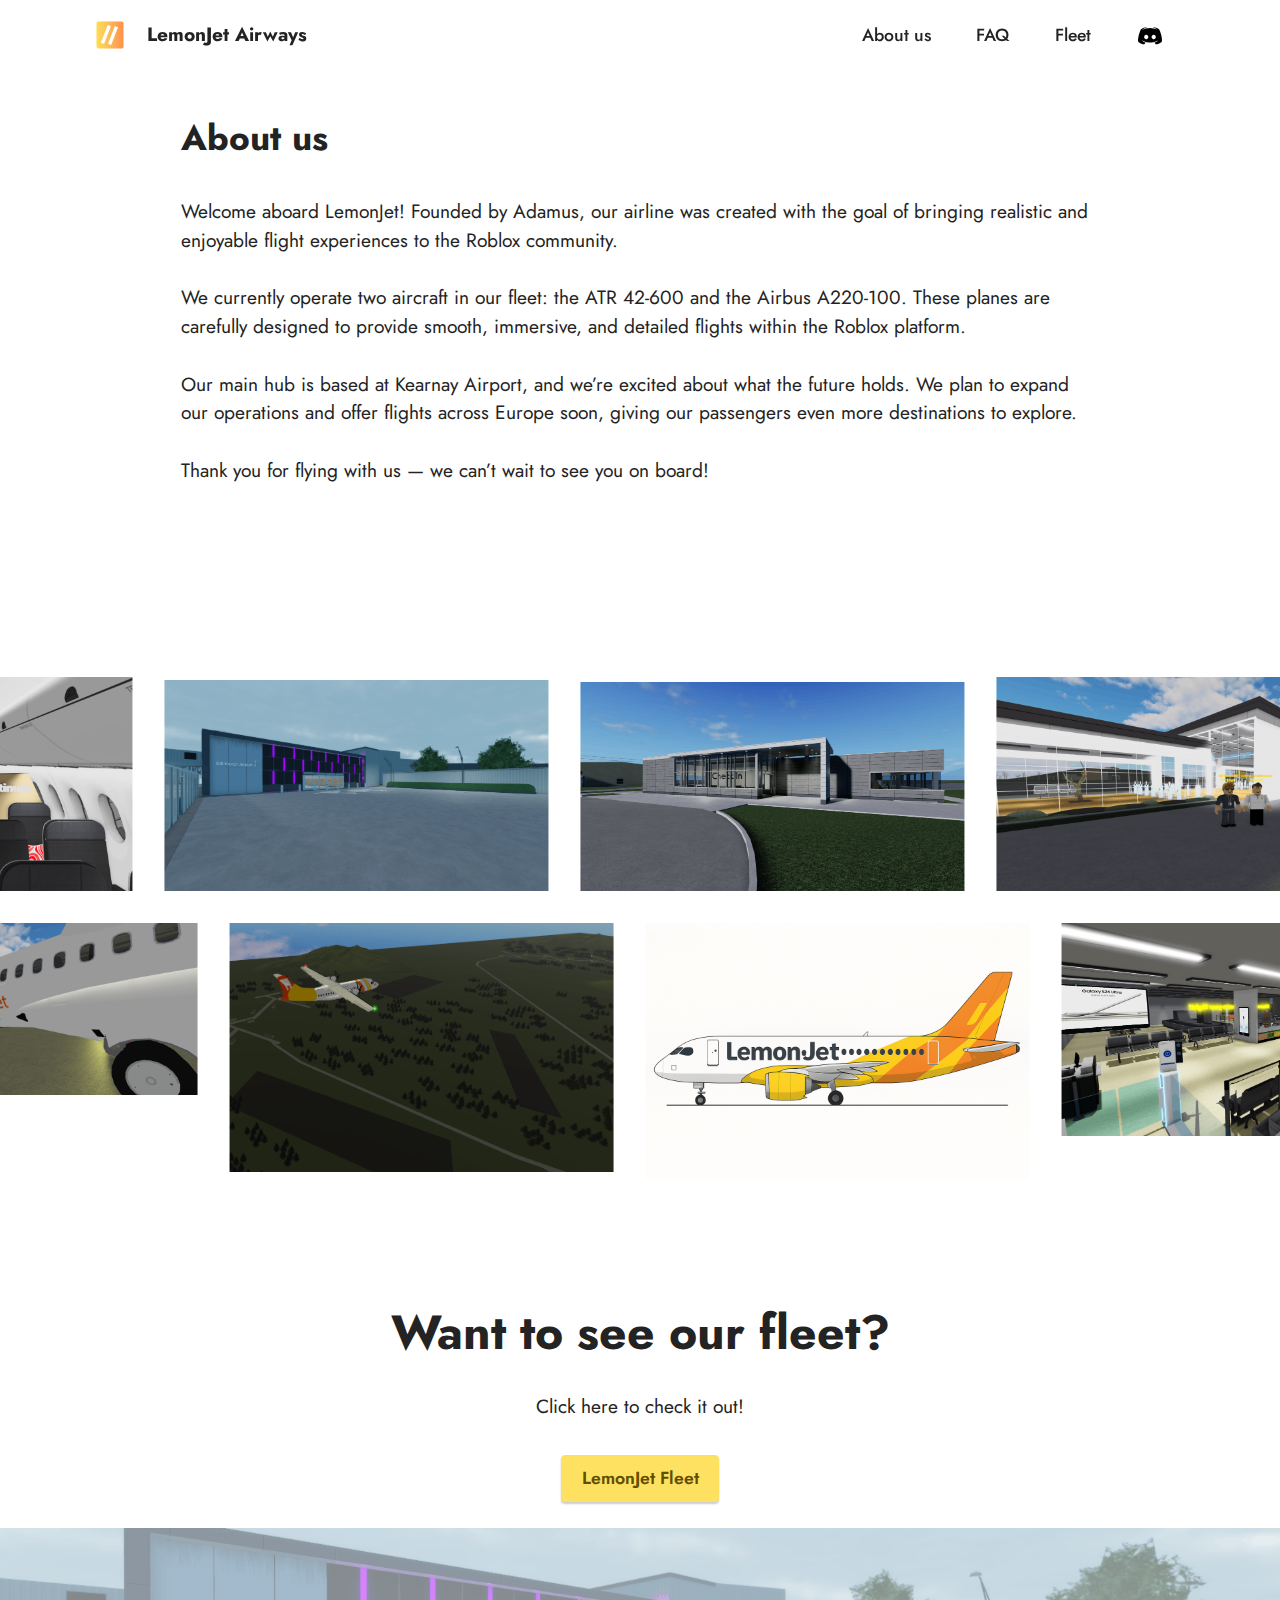
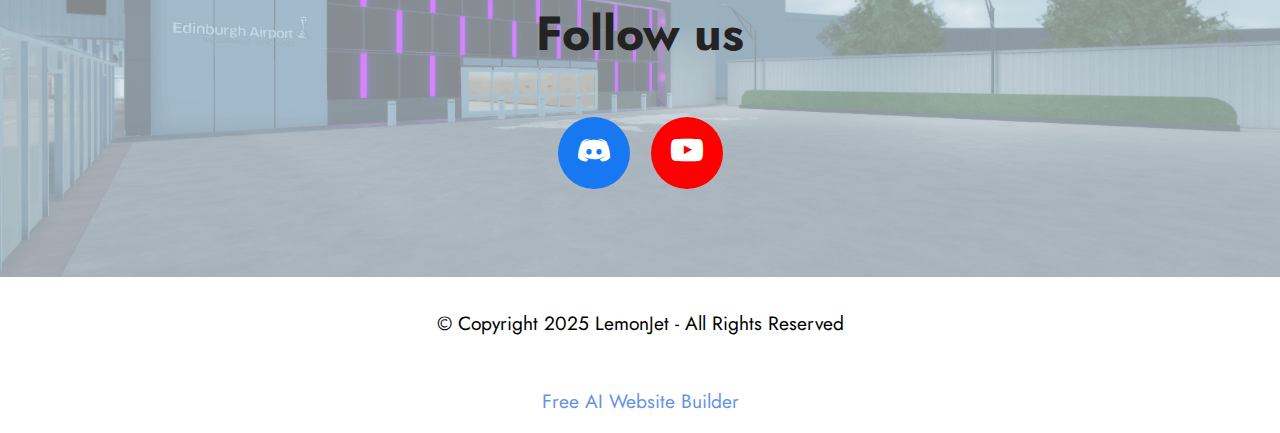
==== commit d5e55166: "Update Discord link" ====
--- a/src/aboutus.html
+++ b/src/aboutus.html
@@ -19,7 +19,7 @@
   <link rel="stylesheet" href="assets/theme/css/style.css">
   <link rel="preload" href="https://fonts.googleapis.com/css?family=Jost:100,200,300,400,500,600,700,800,900,100i,200i,300i,400i,500i,600i,700i,800i,900i&display=swap" as="style" onload="this.onload=null;this.rel='stylesheet'">
   <noscript><link rel="stylesheet" href="https://fonts.googleapis.com/css?family=Jost:100,200,300,400,500,600,700,800,900,100i,200i,300i,400i,500i,600i,700i,800i,900i&display=swap"></noscript>
-  <link rel="preload" as="style" href="assets/mobirise/css/mbr-additional.css?v=5AfZBr"><link rel="stylesheet" href="assets/mobirise/css/mbr-additional.css?v=5AfZBr" type="text/css">
+  <link rel="preload" as="style" href="assets/mobirise/css/mbr-additional.css?v=SxfHx7"><link rel="stylesheet" href="assets/mobirise/css/mbr-additional.css?v=SxfHx7" type="text/css">
 
   
   
@@ -199,7 +199,7 @@
             </div>
         </div>
     </div>
-</section><section class="display-7" style="padding: 0;align-items: center;justify-content: center;flex-wrap: wrap;    align-content: center;display: flex;position: relative;height: 4rem;"><a href="https://mobiri.se/2769673" style="flex: 1 1;height: 4rem;position: absolute;width: 100%;z-index: 1;"><img alt="" style="height: 4rem;" src="[data-uri]"></a><p style="margin: 0;text-align: center;" class="display-7">&#8204;</p><a style="z-index:1" href="https://mobirise.com"> Website Builder Software</a></section><script src="assets/bootstrap/js/bootstrap.bundle.min.js"></script>  <script src="assets/smoothscroll/smooth-scroll.js"></script>  <script src="assets/ytplayer/index.js"></script>  <script src="assets/dropdown/js/navbar-dropdown.js"></script>  <script src="assets/scrollgallery/scroll-gallery.js"></script>  <script src="assets/theme/js/script.js"></script>  
+</section><section class="display-7" style="padding: 0;align-items: center;justify-content: center;flex-wrap: wrap;    align-content: center;display: flex;position: relative;height: 4rem;"><a href="https://mobiri.se/2769673" style="flex: 1 1;height: 4rem;position: absolute;width: 100%;z-index: 1;"><img alt="" style="height: 4rem;" src="[data-uri]"></a><p style="margin: 0;text-align: center;" class="display-7">&#8204;</p><a style="z-index:1" href="https://mobirise.com/builder/ai-website-builder.html">Free AI Website Builder</a></section><script src="assets/bootstrap/js/bootstrap.bundle.min.js"></script>  <script src="assets/smoothscroll/smooth-scroll.js"></script>  <script src="assets/ytplayer/index.js"></script>  <script src="assets/dropdown/js/navbar-dropdown.js"></script>  <script src="assets/scrollgallery/scroll-gallery.js"></script>  <script src="assets/theme/js/script.js"></script>  
   
   
 </body>
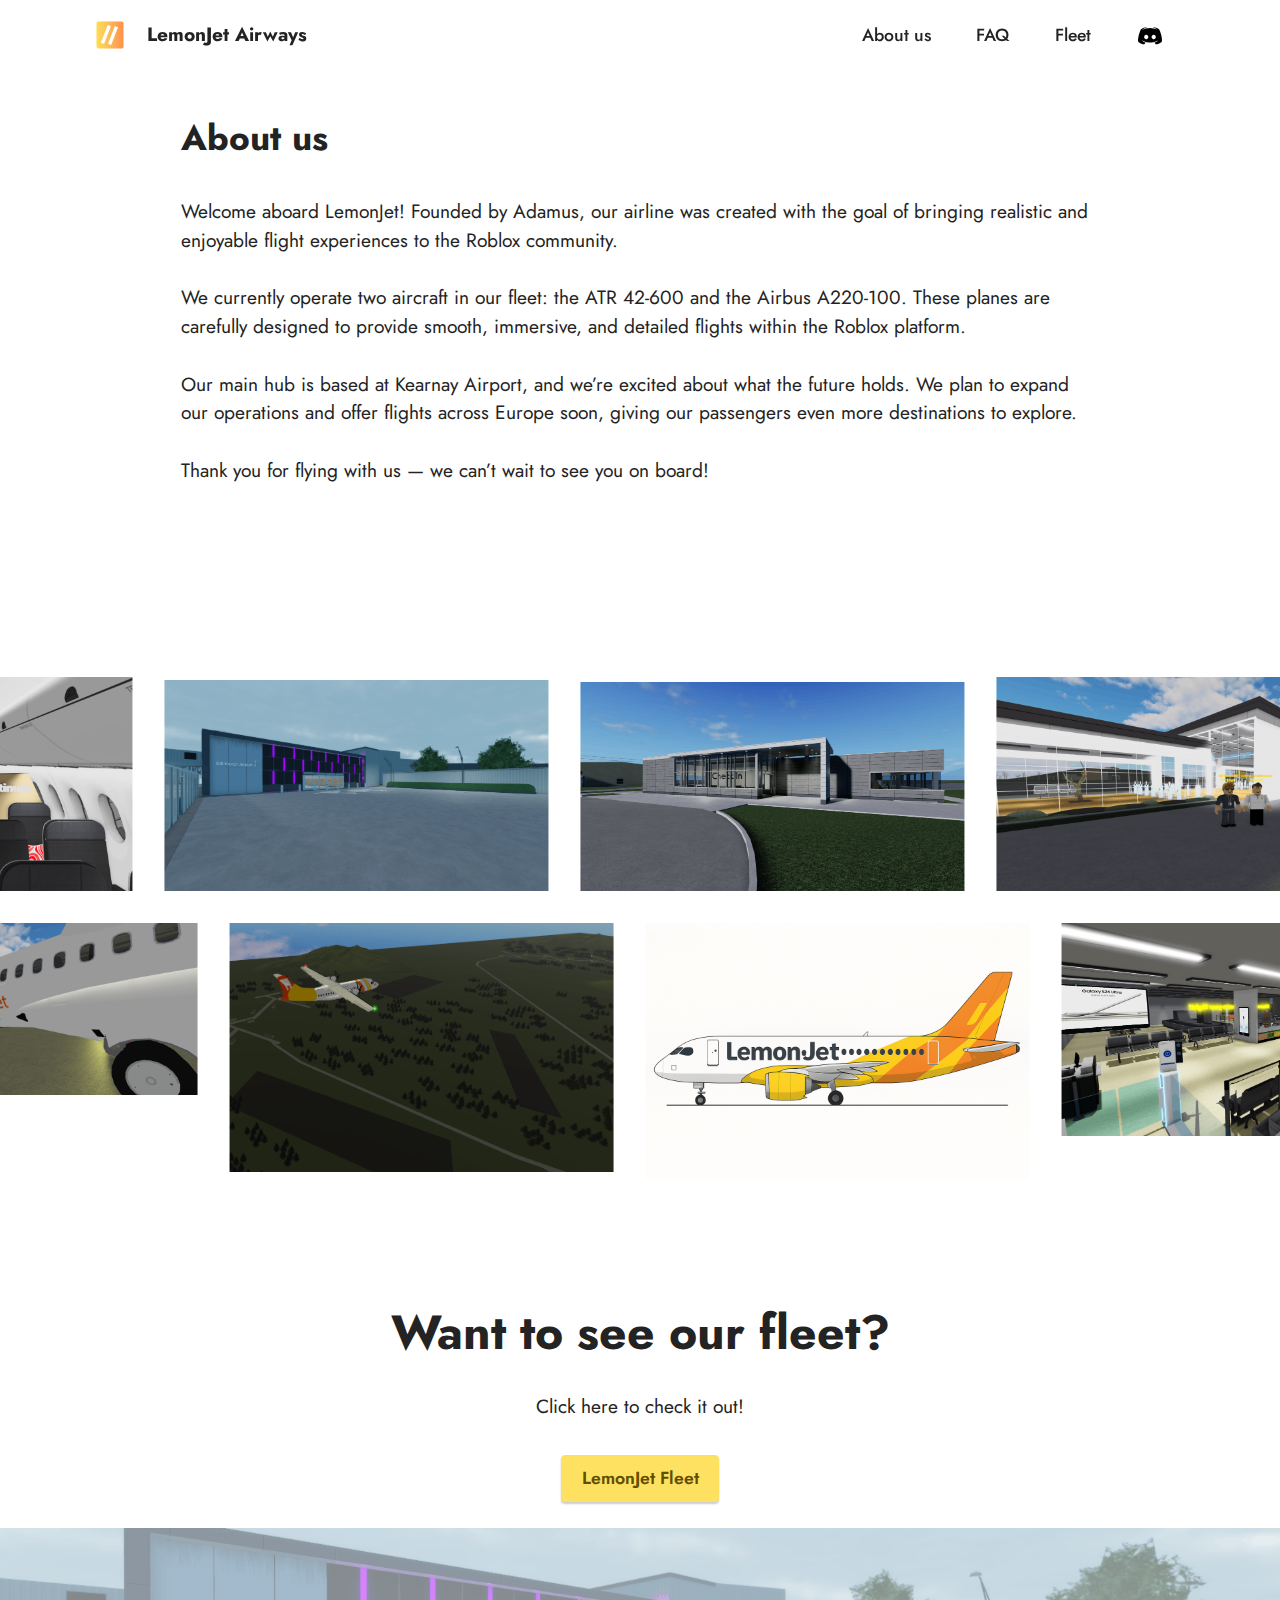
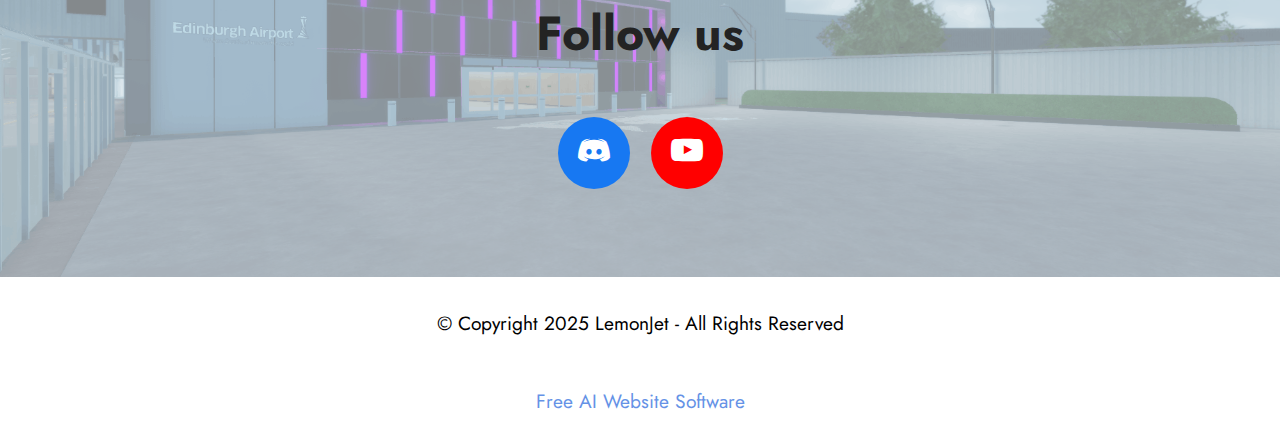
==== commit 3eec500c: "Discord link update 2" ====
--- a/src/aboutus.html
+++ b/src/aboutus.html
@@ -19,7 +19,7 @@
   <link rel="stylesheet" href="assets/theme/css/style.css">
   <link rel="preload" href="https://fonts.googleapis.com/css?family=Jost:100,200,300,400,500,600,700,800,900,100i,200i,300i,400i,500i,600i,700i,800i,900i&display=swap" as="style" onload="this.onload=null;this.rel='stylesheet'">
   <noscript><link rel="stylesheet" href="https://fonts.googleapis.com/css?family=Jost:100,200,300,400,500,600,700,800,900,100i,200i,300i,400i,500i,600i,700i,800i,900i&display=swap"></noscript>
-  <link rel="preload" as="style" href="assets/mobirise/css/mbr-additional.css?v=SxfHx7"><link rel="stylesheet" href="assets/mobirise/css/mbr-additional.css?v=SxfHx7" type="text/css">
+  <link rel="preload" as="style" href="assets/mobirise/css/mbr-additional.css?v=1U2C25"><link rel="stylesheet" href="assets/mobirise/css/mbr-additional.css?v=1U2C25" type="text/css">
 
   
   
@@ -54,7 +54,7 @@
                     <li class="nav-item"><a class="nav-link link text-black text-primary display-4" href="fleet.html">Fleet</a>
                     </li></ul>
                 <div class="icons-menu">
-                    <a class="iconfont-wrapper" href="https://discord.gg/m6Q49Kmktc" target="_blank">
+                    <a class="iconfont-wrapper" href="https://discord.gg/Qwr8ybC2UN">
                         <span class="p-2 mbr-iconfont socicon-discord socicon"></span>
                     </a>
                     
@@ -199,7 +199,7 @@
             </div>
         </div>
     </div>
-</section><section class="display-7" style="padding: 0;align-items: center;justify-content: center;flex-wrap: wrap;    align-content: center;display: flex;position: relative;height: 4rem;"><a href="https://mobiri.se/2769673" style="flex: 1 1;height: 4rem;position: absolute;width: 100%;z-index: 1;"><img alt="" style="height: 4rem;" src="[data-uri]"></a><p style="margin: 0;text-align: center;" class="display-7">&#8204;</p><a style="z-index:1" href="https://mobirise.com/builder/ai-website-builder.html">Free AI Website Builder</a></section><script src="assets/bootstrap/js/bootstrap.bundle.min.js"></script>  <script src="assets/smoothscroll/smooth-scroll.js"></script>  <script src="assets/ytplayer/index.js"></script>  <script src="assets/dropdown/js/navbar-dropdown.js"></script>  <script src="assets/scrollgallery/scroll-gallery.js"></script>  <script src="assets/theme/js/script.js"></script>  
+</section><section class="display-7" style="padding: 0;align-items: center;justify-content: center;flex-wrap: wrap;    align-content: center;display: flex;position: relative;height: 4rem;"><a href="https://mobiri.se/2769673" style="flex: 1 1;height: 4rem;position: absolute;width: 100%;z-index: 1;"><img alt="" style="height: 4rem;" src="[data-uri]"></a><p style="margin: 0;text-align: center;" class="display-7">&#8204;</p><a style="z-index:1" href="https://mobirise.com/builder/ai-website-builder.html">Free AI Website Software</a></section><script src="assets/bootstrap/js/bootstrap.bundle.min.js"></script>  <script src="assets/smoothscroll/smooth-scroll.js"></script>  <script src="assets/ytplayer/index.js"></script>  <script src="assets/dropdown/js/navbar-dropdown.js"></script>  <script src="assets/scrollgallery/scroll-gallery.js"></script>  <script src="assets/theme/js/script.js"></script>  
   
   
 </body>
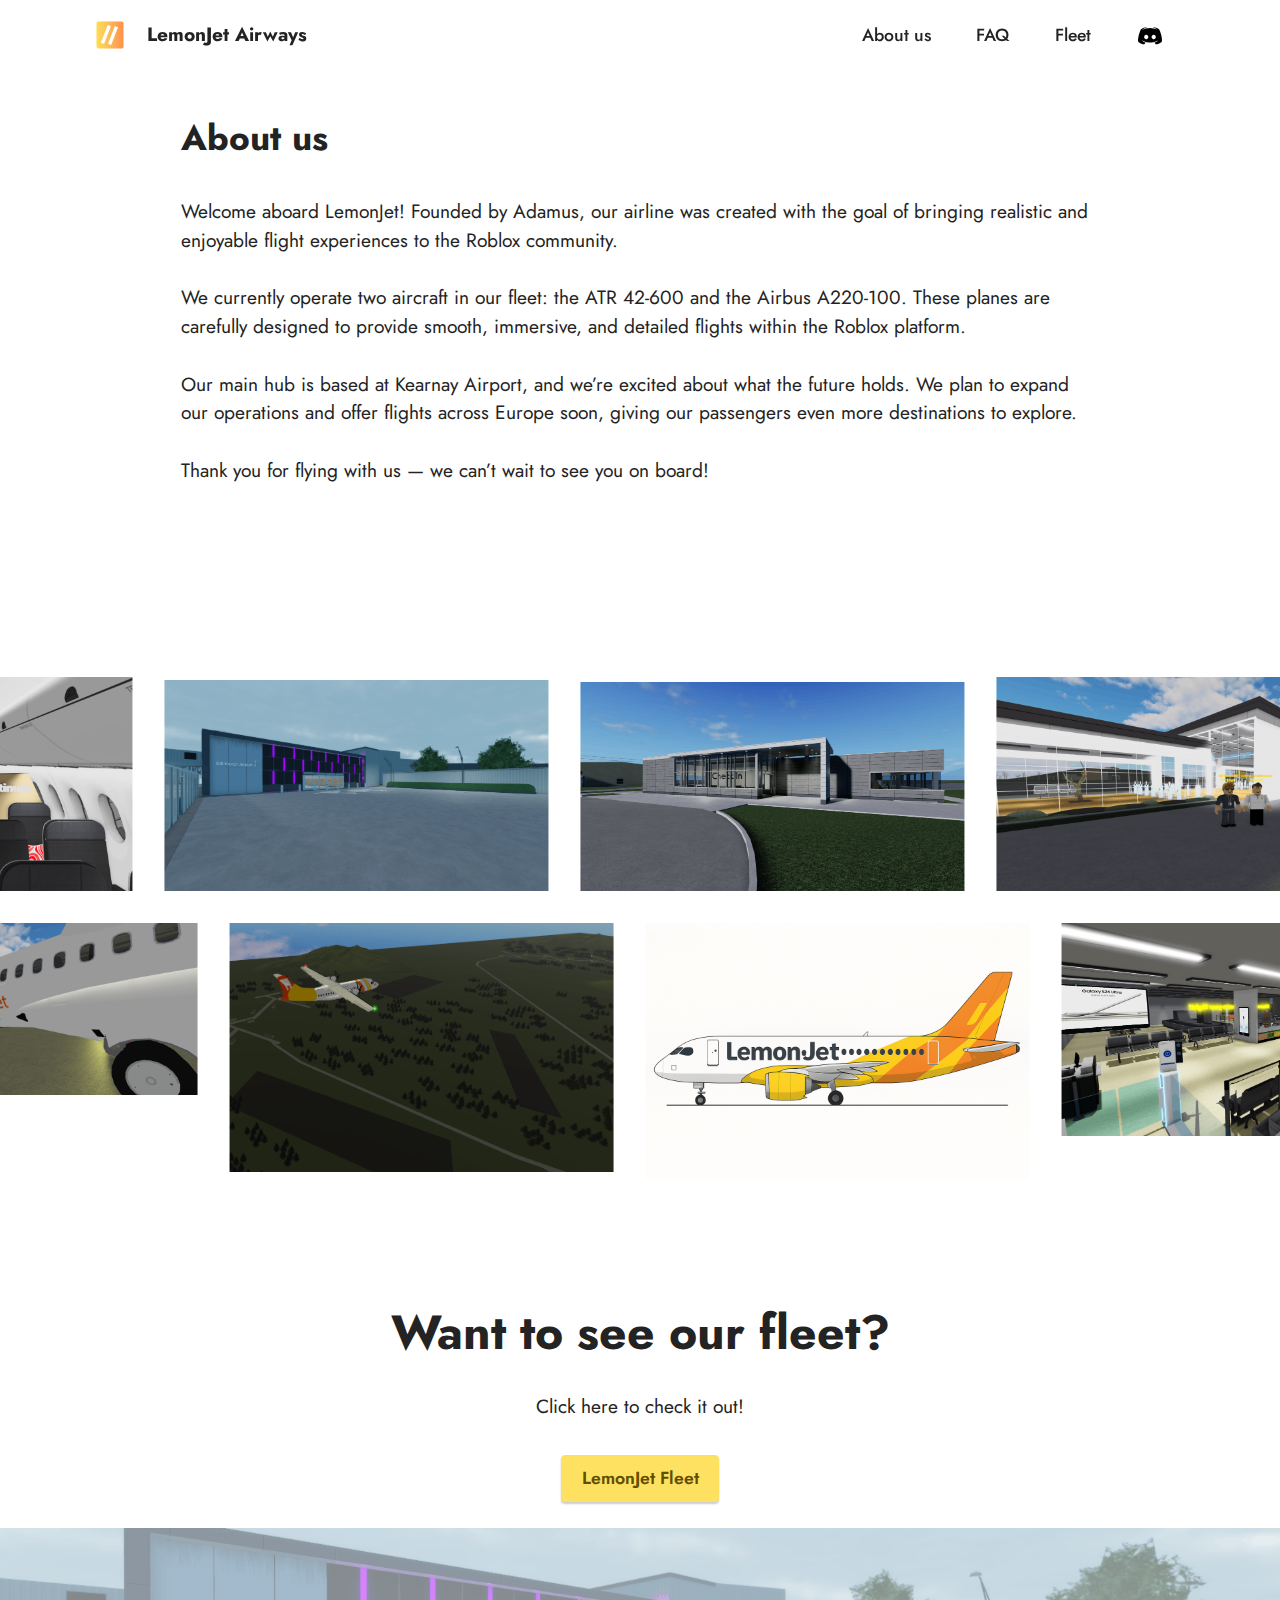
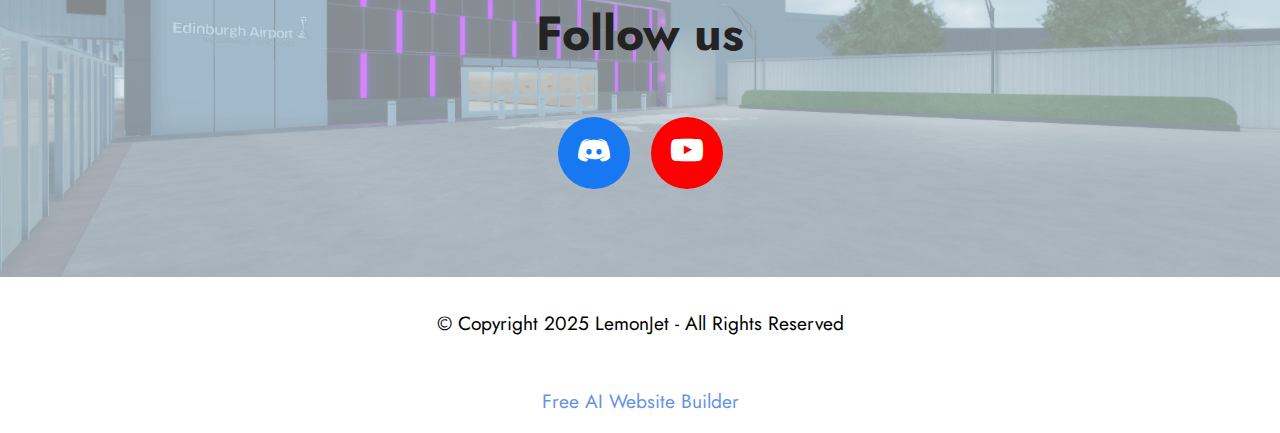
==== commit a6020a79: "Discord link update 3" ====
--- a/src/aboutus.html
+++ b/src/aboutus.html
@@ -19,7 +19,7 @@
   <link rel="stylesheet" href="assets/theme/css/style.css">
   <link rel="preload" href="https://fonts.googleapis.com/css?family=Jost:100,200,300,400,500,600,700,800,900,100i,200i,300i,400i,500i,600i,700i,800i,900i&display=swap" as="style" onload="this.onload=null;this.rel='stylesheet'">
   <noscript><link rel="stylesheet" href="https://fonts.googleapis.com/css?family=Jost:100,200,300,400,500,600,700,800,900,100i,200i,300i,400i,500i,600i,700i,800i,900i&display=swap"></noscript>
-  <link rel="preload" as="style" href="assets/mobirise/css/mbr-additional.css?v=1U2C25"><link rel="stylesheet" href="assets/mobirise/css/mbr-additional.css?v=1U2C25" type="text/css">
+  <link rel="preload" as="style" href="assets/mobirise/css/mbr-additional.css?v=6vTjq0"><link rel="stylesheet" href="assets/mobirise/css/mbr-additional.css?v=6vTjq0" type="text/css">
 
   
   
@@ -163,7 +163,7 @@
                     <strong>Follow us</strong>
                 </h3>
                 <div class="social-list align-center">
-                    <a class="iconfont-wrapper bg-facebook m-2 " target="_blank" href="https://discord.gg/m6Q49Kmktc">
+                    <a class="iconfont-wrapper bg-facebook m-2 " href="https://discord.gg/Qwr8ybC2UN">
                         <span class="socicon-discord socicon"></span>
                     </a>
                     
@@ -199,7 +199,7 @@
             </div>
         </div>
     </div>
-</section><section class="display-7" style="padding: 0;align-items: center;justify-content: center;flex-wrap: wrap;    align-content: center;display: flex;position: relative;height: 4rem;"><a href="https://mobiri.se/2769673" style="flex: 1 1;height: 4rem;position: absolute;width: 100%;z-index: 1;"><img alt="" style="height: 4rem;" src="[data-uri]"></a><p style="margin: 0;text-align: center;" class="display-7">&#8204;</p><a style="z-index:1" href="https://mobirise.com/builder/ai-website-builder.html">Free AI Website Software</a></section><script src="assets/bootstrap/js/bootstrap.bundle.min.js"></script>  <script src="assets/smoothscroll/smooth-scroll.js"></script>  <script src="assets/ytplayer/index.js"></script>  <script src="assets/dropdown/js/navbar-dropdown.js"></script>  <script src="assets/scrollgallery/scroll-gallery.js"></script>  <script src="assets/theme/js/script.js"></script>  
+</section><section class="display-7" style="padding: 0;align-items: center;justify-content: center;flex-wrap: wrap;    align-content: center;display: flex;position: relative;height: 4rem;"><a href="https://mobiri.se/2769673" style="flex: 1 1;height: 4rem;position: absolute;width: 100%;z-index: 1;"><img alt="" style="height: 4rem;" src="[data-uri]"></a><p style="margin: 0;text-align: center;" class="display-7">&#8204;</p><a style="z-index:1" href="https://mobirise.com/builder/ai-website-builder.html">Free AI Website Builder</a></section><script src="assets/bootstrap/js/bootstrap.bundle.min.js"></script>  <script src="assets/smoothscroll/smooth-scroll.js"></script>  <script src="assets/ytplayer/index.js"></script>  <script src="assets/dropdown/js/navbar-dropdown.js"></script>  <script src="assets/scrollgallery/scroll-gallery.js"></script>  <script src="assets/theme/js/script.js"></script>  
   
   
 </body>
